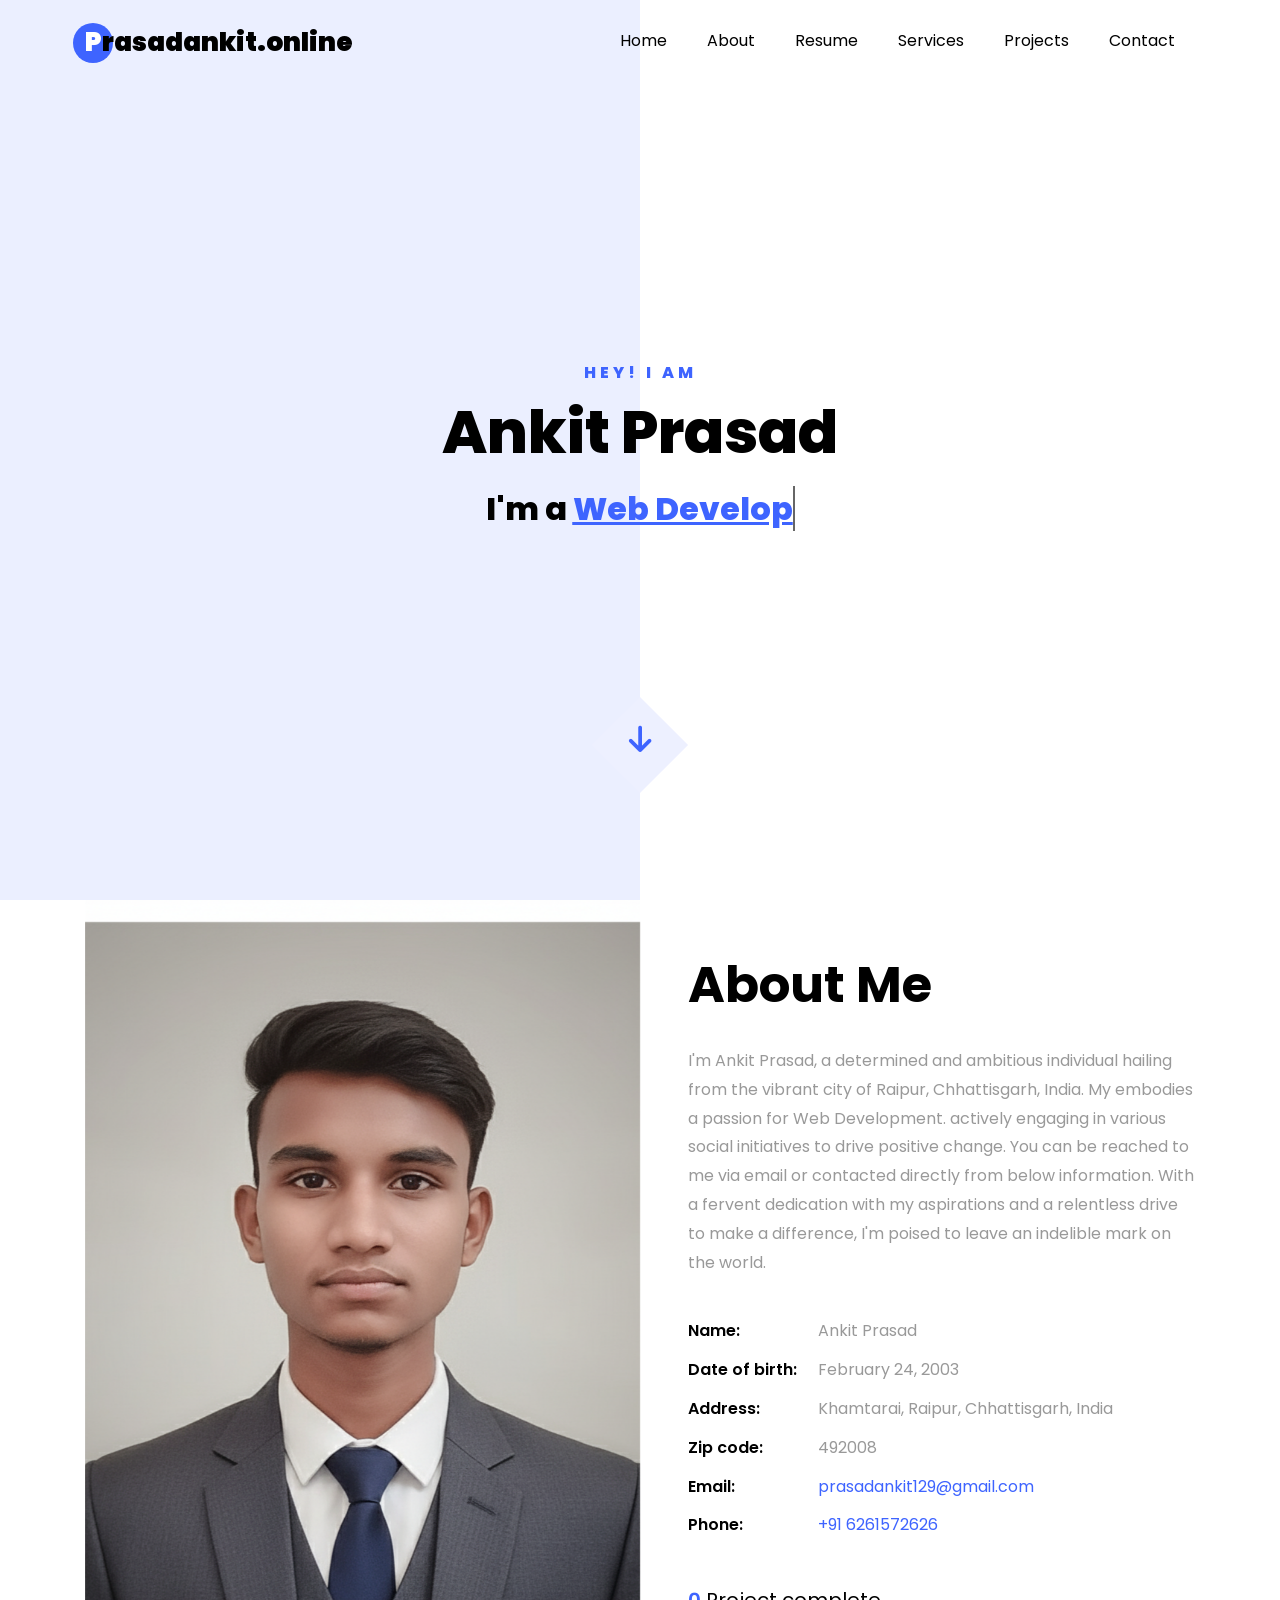
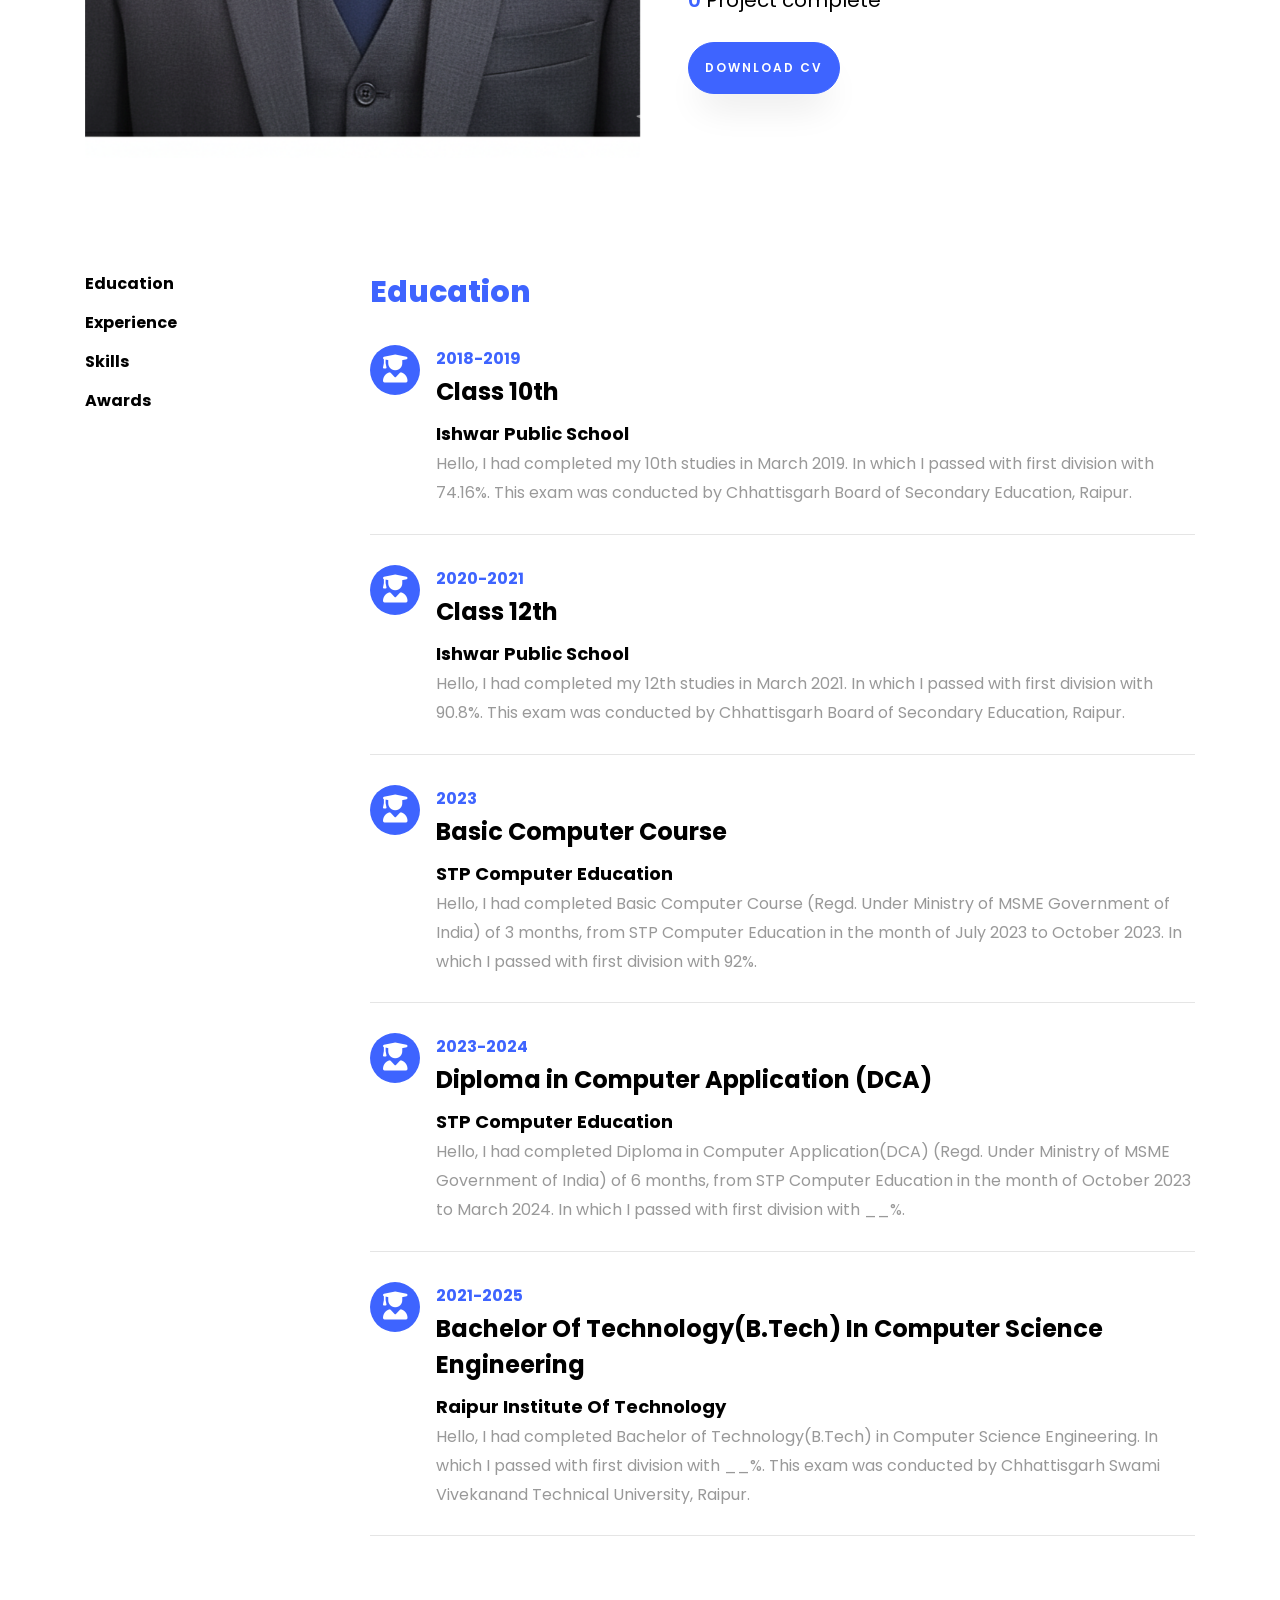
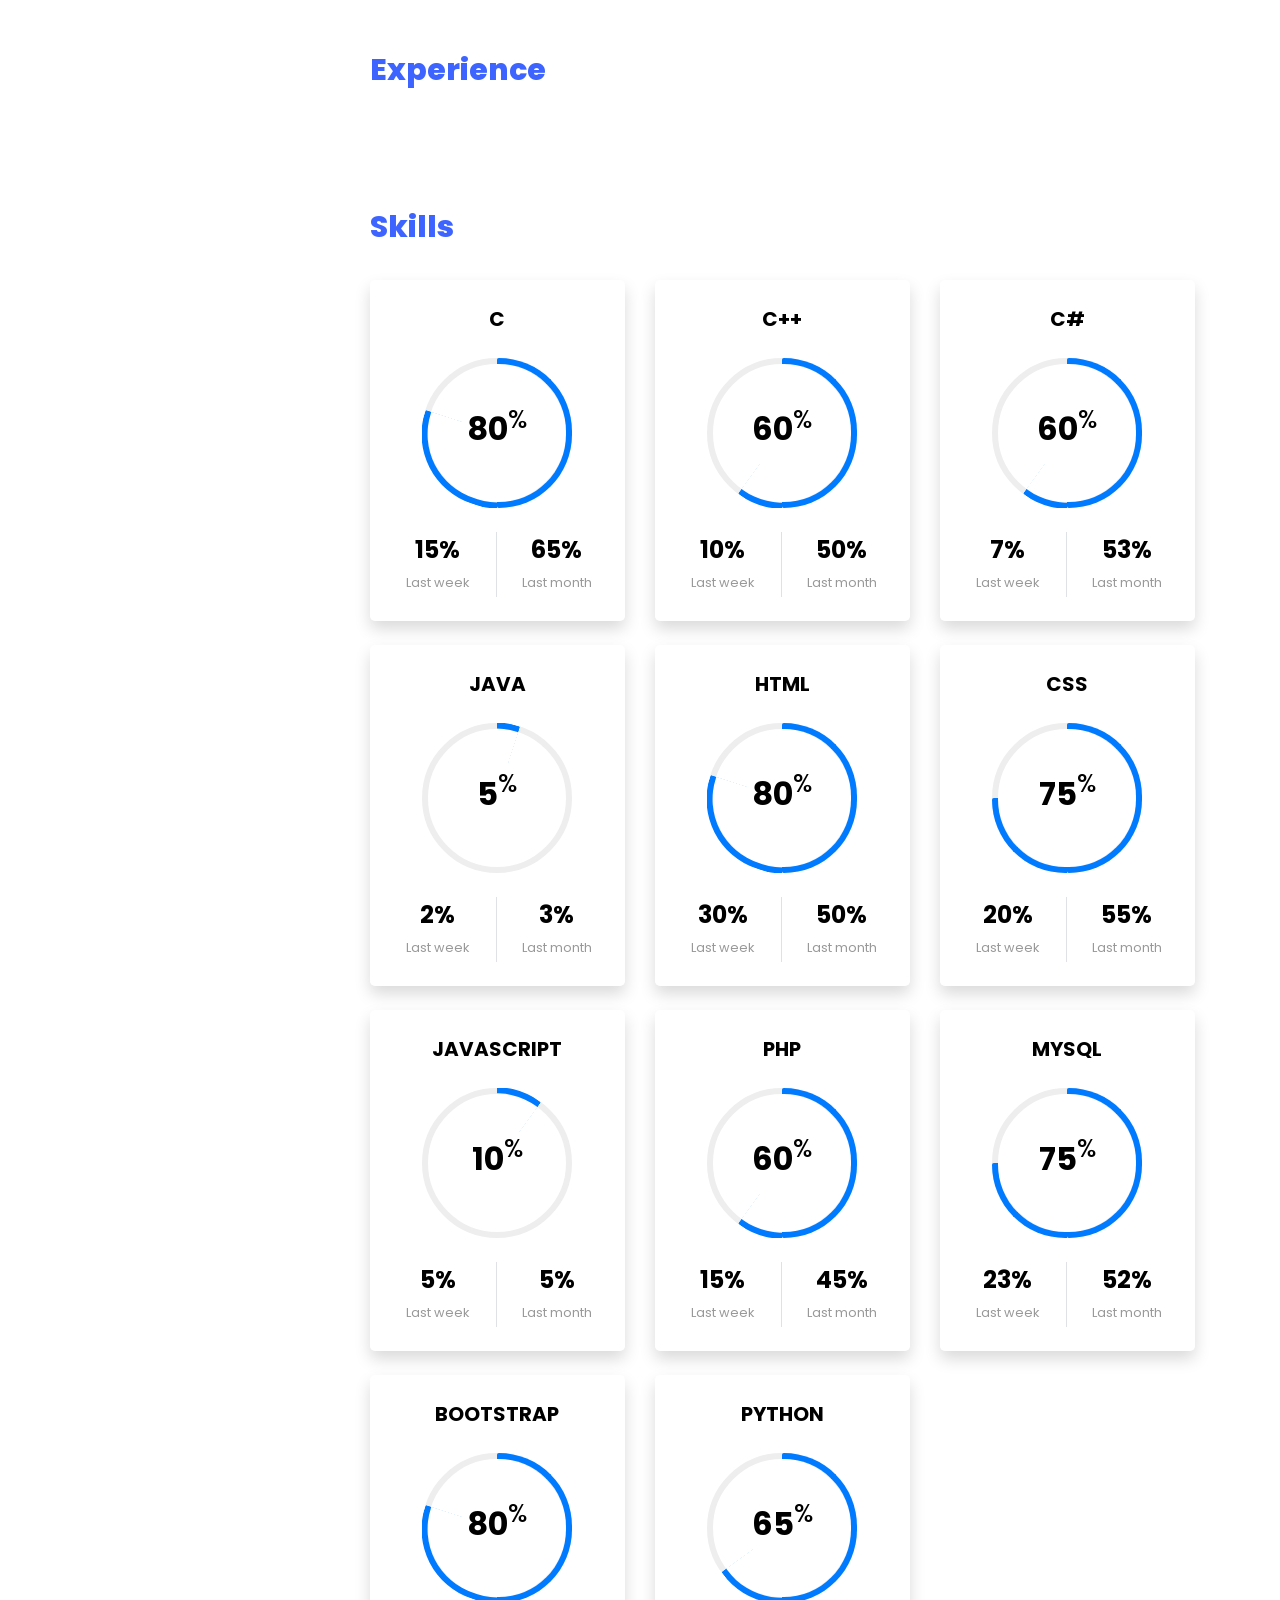
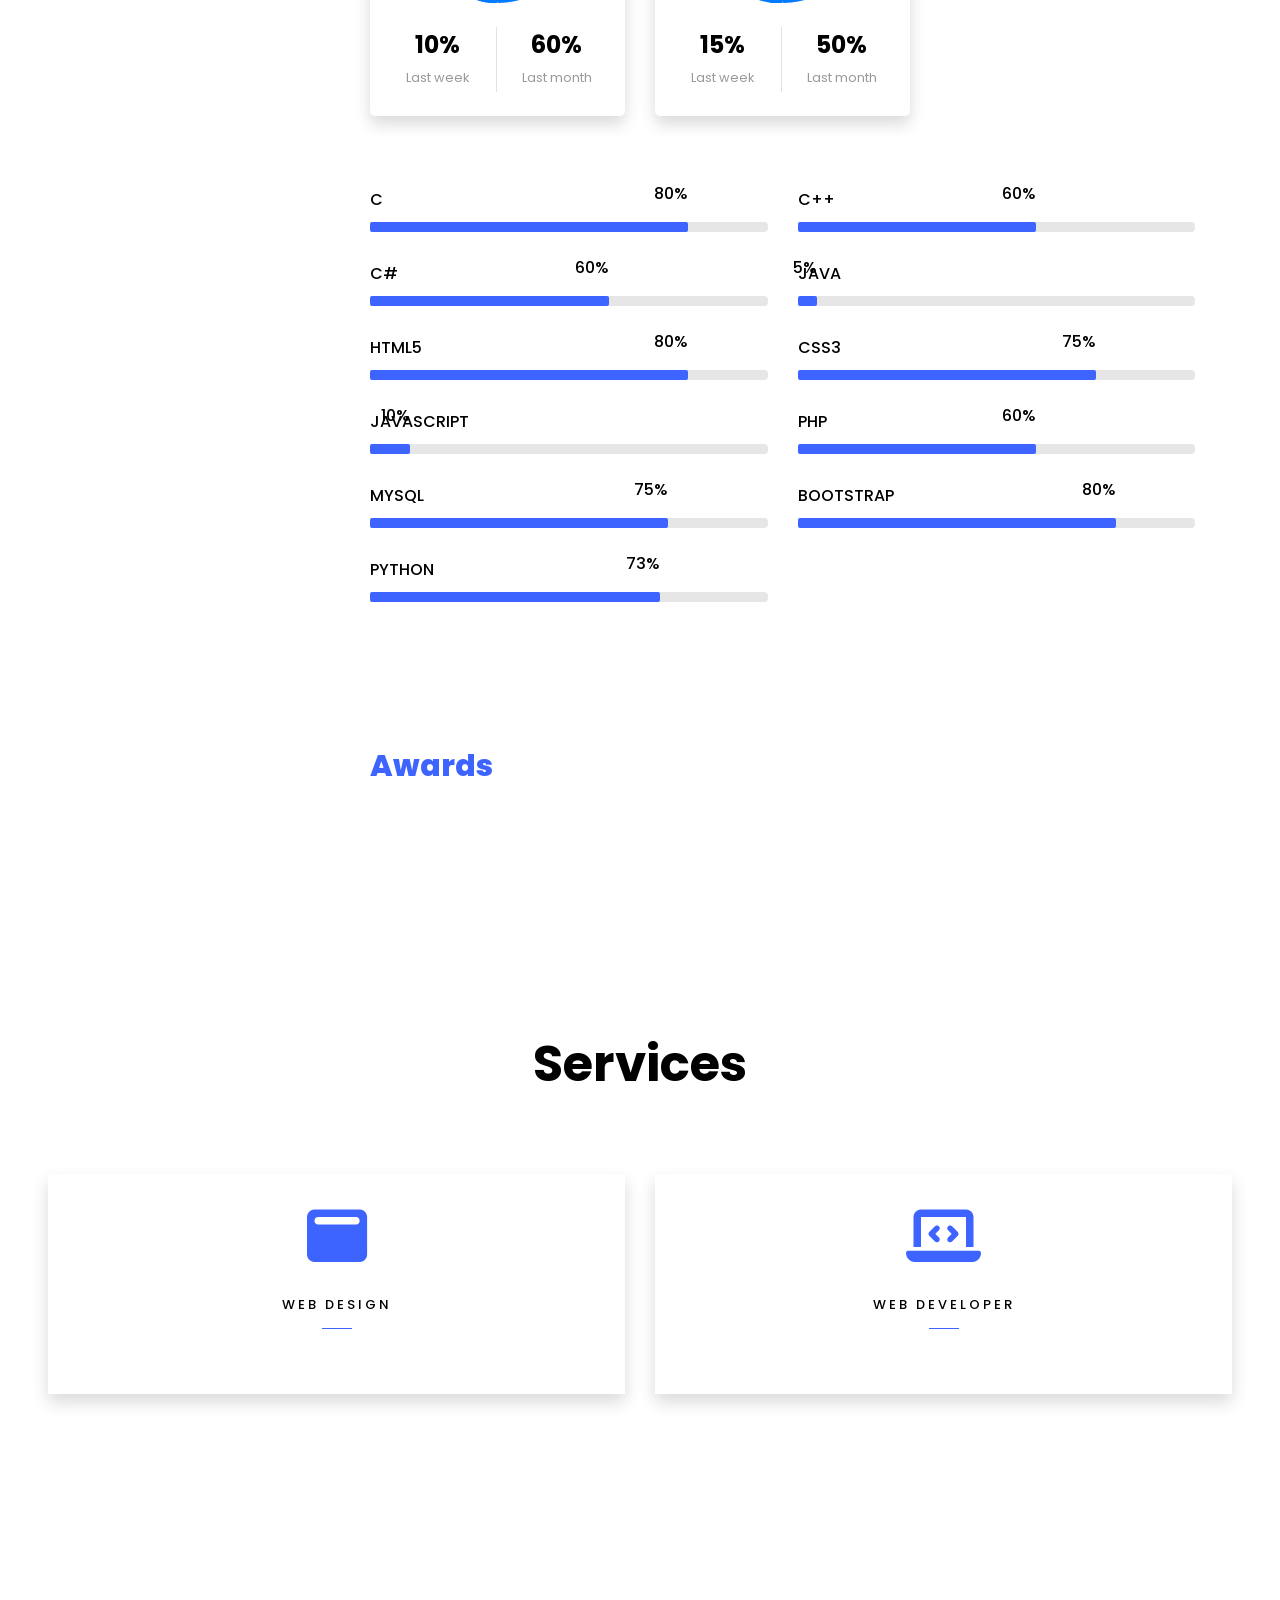
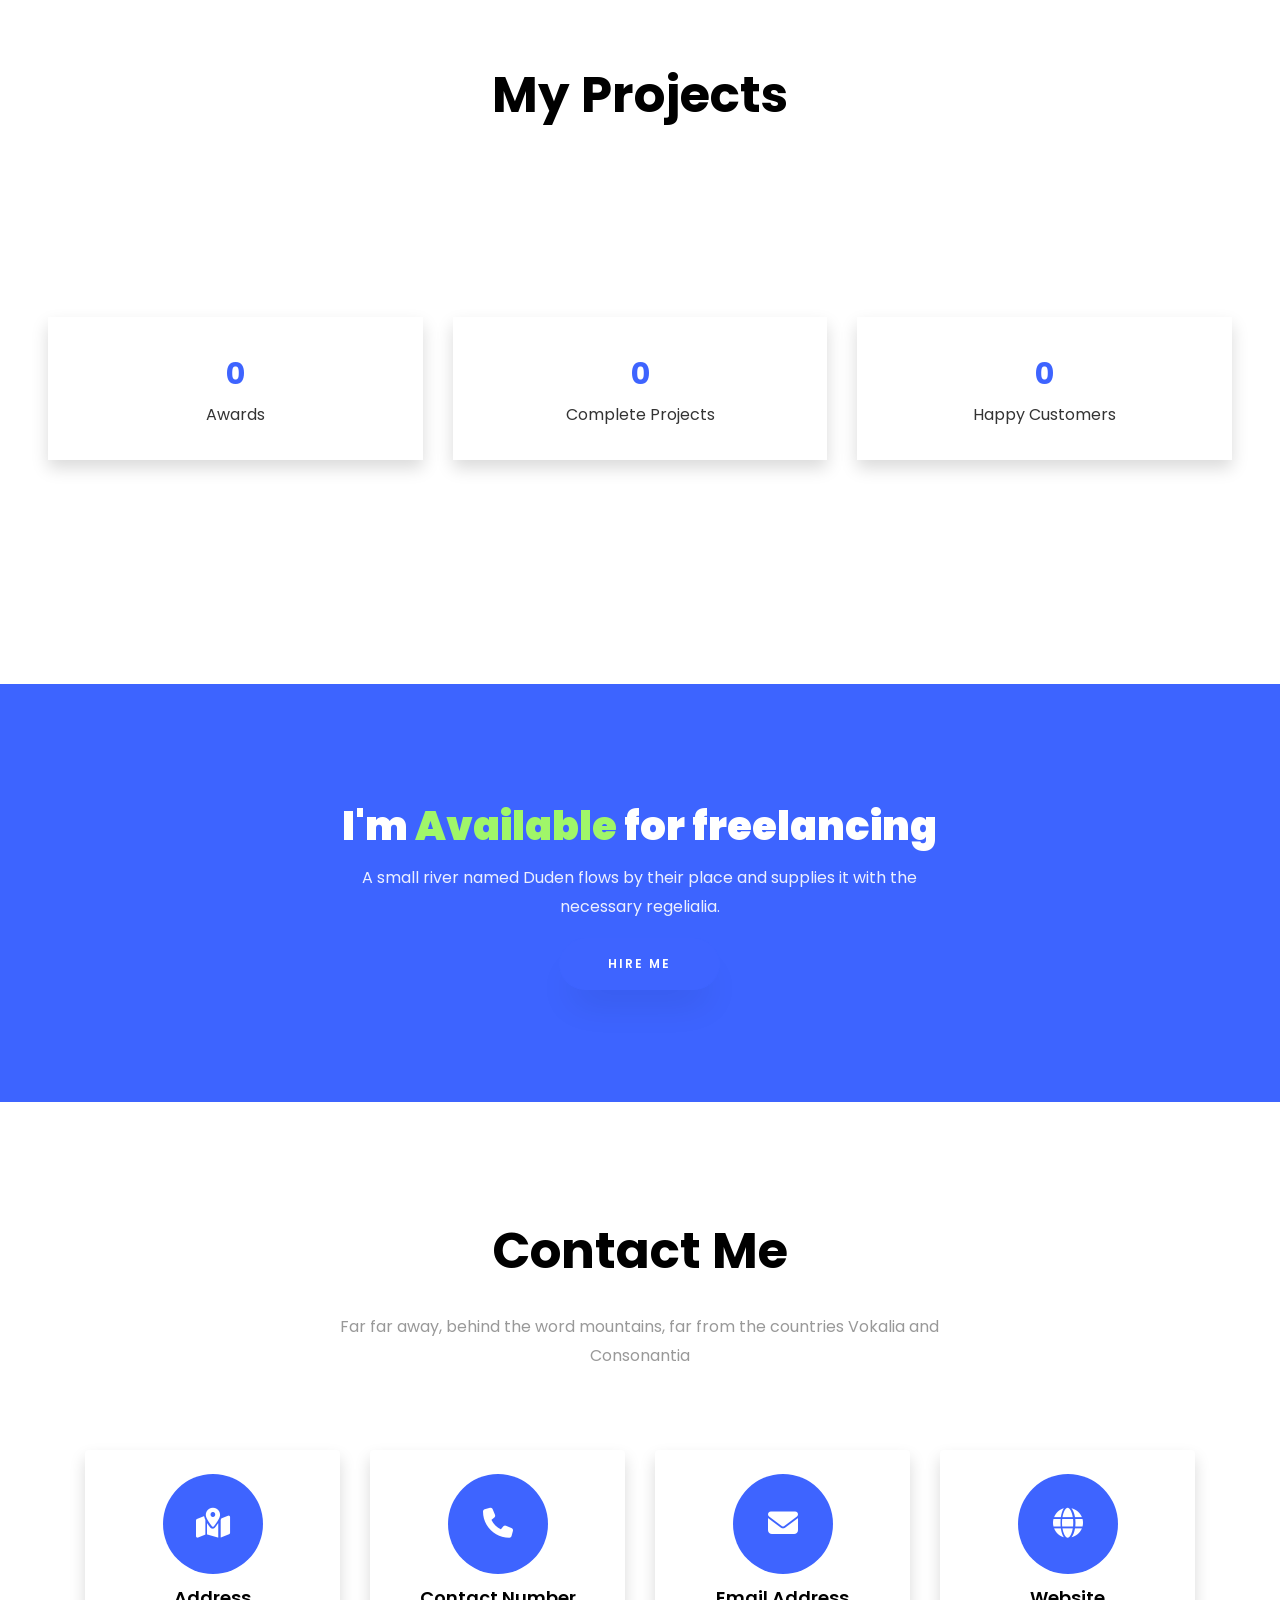
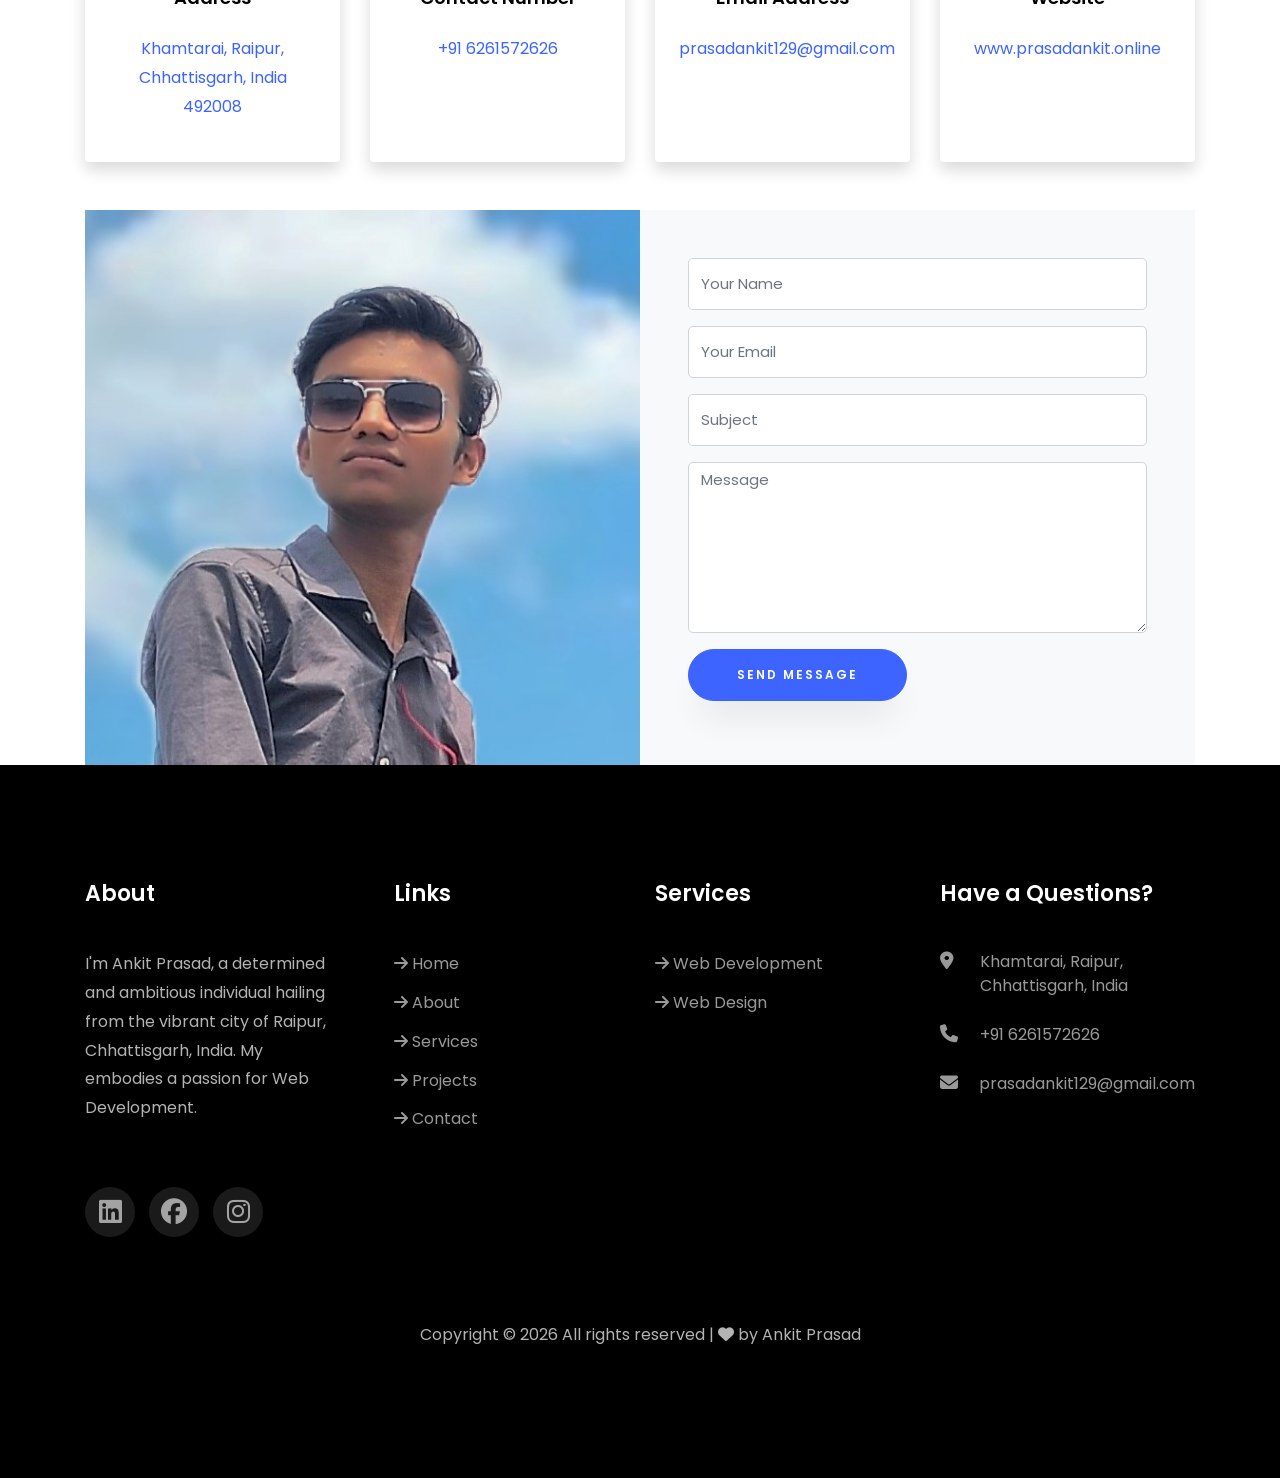
==== index.html @ d8d1d4d8 "Updated" ====
<!DOCTYPE html>
<html lang="en">

<head>
    <title>Ankit Prasad</title>
    <meta charset="utf-8">
    <meta name="viewport" content="width=device-width, initial-scale=1, shrink-to-fit=no">
    <link rel="stylesheet" href="https://cdnjs.cloudflare.com/ajax/libs/font-awesome/6.4.2/css/all.min.css" integrity="sha512-z3gLpd7yknf1YoNbCzqRKc4qyor8gaKU1qmn+CShxbuBusANI9QpRohGBreCFkKxLhei6S9CQXFEbbKuqLg0DA==" crossorigin="anonymous" referrerpolicy="no-referrer" />
    <link href="https://fonts.googleapis.com/css?family=Poppins:100,200,300,400,500,600,700,800,900" rel="stylesheet">
    <link rel="stylesheet" href="css/animate.css">
    <link rel="stylesheet" href="css/owl.carousel.min.css">
    <link rel="stylesheet" href="css/owl.theme.default.min.css">
    <link rel="stylesheet" href="css/magnific-popup.css">
    <link rel="stylesheet" href="css/aos.css">
    <link rel="stylesheet" href="css/style.css">
</head>

<body data-spy="scroll" data-target=".site-navbar-target" data-offset="300">
    <nav class="navbar navbar-expand-lg navbar-dark ftco_navbar ftco-navbar-light site-navbar-target" id="ftco-navbar">
        <div class="container">
            <a class="navbar-brand" href="index.html"><span>P</span>rasadankit.online</a>
            <button class="navbar-toggler js-fh5co-nav-toggle fh5co-nav-toggle" type="button" data-toggle="collapse" data-target="#ftco-nav" aria-controls="ftco-nav" aria-expanded="false" aria-label="Toggle navigation">
<span class="oi oi-menu"></span> Menu
</button>
            <div class="collapse navbar-collapse" id="ftco-nav">
                <ul class="navbar-nav nav ml-auto">
                    <li class="nav-item"><a href="#home-section" class="nav-link"><span>Home</span></a></li>
                    <li class="nav-item"><a href="#about-section" class="nav-link"><span>About</span></a></li>
                    <li class="nav-item"><a href="#resume-section" class="nav-link"><span>Resume</span></a></li>
                    <li class="nav-item"><a href="#services-section" class="nav-link"><span>Services</span></a></li>
                    <li class="nav-item"><a href="#projects-section" class="nav-link"><span>Projects</span></a></li>
                    <li class="nav-item"><a href="#contact-section" class="nav-link"><span>Contact</span></a></li>
                </ul>
            </div>
        </div>
    </nav>
    <section class="hero-wrap js-fullheight">
        <div class="overlay"></div>
        <div class="container">
            <div class="row no-gutters slider-text js-fullheight justify-content-center align-items-center">
                <div class="col-lg-8 col-md-6 ftco-animate d-flex align-items-center">
                    <div class="text text-center">
                        <span class="subheading">Hey! I am</span>
                        <h1>Ankit Prasad</h1>
                        <h2>I'm a 
                            <span class="txt-rotate" data-period="2000" data-rotate="[ &quot;Web Developer.&quot;, &quot;Web Designer.&quot; ]"></span>
                            <!-- <span class="txt-rotate" data-period="2000" data-rotate="[ &quot;Web Designer.&quot;, &quot;Developer.&quot;, &quot;Photographer.&quot;, &quot;Marketer.&quot;, &quot;Blogger&quot; ]"></span> -->
                        </h2>
                    </div>
                </div>
            </div>
        </div>
        </div>
        <div class="mouse">
            <a href="#" class="mouse-icon">
                <div class="mouse-wheel"><span><i class="fa-solid fa-arrow-down"></i></span></div>
            </a>
        </div>
    </section>
    <section class="ftco-about img ftco-section ftco-no-pt ftco-no-pb" id="about-section">
        <div class="container">
            <div class="row d-flex no-gutters">
                <div class="col-md-6 col-lg-6 d-flex">
                    <div class="img-about img d-flex align-items-stretch">
                        <div class="overlay"></div>
                        <div class="img d-flex align-self-stretch align-items-center" style="background-image:url(images/1.jpg);">
                        </div>
                    </div>
                </div>
                <div class="col-md-6 col-lg-6 pl-md-5 py-5">
                    <div class="row justify-content-start pb-3">
                        <div class="col-md-12 heading-section ftco-animate">
                            <h1 class="big">About</h1>
                            <h2 class="mb-4">About Me</h2>
                            <p> I'm Ankit Prasad, a determined and ambitious individual hailing from the vibrant city of Raipur, Chhattisgarh, India. My embodies a passion for Web Development.
                                actively engaging in various social initiatives to drive positive change. You can be reached to me via email or contacted directly from below information. With a fervent dedication with my aspirations and a relentless drive to make a difference, I'm poised to leave an indelible mark on the world.</p>
                            <ul class="about-info mt-4 px-md-0 px-2">
                                <li class="d-flex"><span>Name:</span> <span>Ankit Prasad</span></li>
                                <li class="d-flex"><span>Date of birth:</span> <span>February 24, 2003</span></li>
                                <li class="d-flex"><span>Address:</span> <span>Khamtarai, Raipur, Chhattisgarh, India</span></li>
                                <li class="d-flex"><span>Zip code:</span> <span>492008</span></li>
                                <li class="d-flex"><span>Email:</span> <span><a href="mailto:prasadankit129@gmail.com">prasadankit129@gmail.com</a></span></li>
                                <li class="d-flex"><span>Phone: </span> <span><a href="tel:+91 626152626">+91 6261572626</a></span></li>
                            </ul>
                        </div>
                    </div>
                    <div class="counter-wrap ftco-animate d-flex mt-md-3">
                        <div class="text">
                            <p class="mb-4">
                                <span class="number" data-number="0">0</span>
                                <span>Project complete</span>
                            </p>
                            <p><a href="CV/CV resume.pdf" target="_blank" class="btn btn-primary py-3 px-3">Download CV</a></p>
                        </div>
                    </div>
                </div>
            </div>
        </div>
    </section>
    <section class="ftco-section ftco-no-pb goto-here" id="resume-section">
        <div class="container">
            <div class="row">
                <div class="col-md-3">
                    <nav id="navi">
                        <ul>
                            <li><a href="#page-1">Education</a></li>
                            <li><a href="#page-2">Experience</a></li>
                            <li><a href="#page-3">Skills</a></li>
                            <li><a href="#page-4">Awards</a></li>
                        </ul>
                    </nav>
                </div>
                <div class="col-md-9">
                    <div id="page-1" class="page one">
                        <h2 class="heading">Education</h2>
                        <div class="resume-wrap d-flex ftco-animate">
                            <div class="icon d-flex align-items-center justify-content-center">
                                <span><i class="fa-solid fa-user-graduate"></i></span>
                            </div>
                            <div class="text pl-3">
                                <span class="date">2018-2019</span>
                                <h2>Class 10th</h2>
                                <span class="position">Ishwar Public School</span>
                                <p>Hello, I had completed my 10th studies in March 2019. In which I passed with first division with 74.16%. This exam was conducted by Chhattisgarh Board of Secondary Education, Raipur.</p>
                            </div>
                        </div>
                        <div class="resume-wrap d-flex ftco-animate">
                            <div class="icon d-flex align-items-center justify-content-center">
                                <span><i class="fa-solid fa-user-graduate"></i></span>
                            </div>
                            <div class="text pl-3">
                                <span class="date">2020-2021</span>
                                <h2>Class 12th</h2>
                                <span class="position">Ishwar Public School</span>
                                <p>Hello, I had completed my 12th studies in March 2021. In which I passed with first division with 90.8%. This exam was conducted by Chhattisgarh Board of Secondary Education, Raipur.</p>
                            </div>
                        </div>
                        <div class="resume-wrap d-flex ftco-animate">
                            <div class="icon d-flex align-items-center justify-content-center">
                                <span><i class="fa-solid fa-user-graduate"></i></span>
                            </div>
                            <div class="text pl-3">
                                <span class="date">2023</span>
                                <h2>Basic Computer Course</h2>
                                <span class="position">STP Computer Education</span>
                                <p>Hello, I had completed Basic Computer Course (Regd. Under Ministry of MSME Government of India) of 3 months, from STP Computer Education in the month of July 2023 to October 2023. In which I passed with first division with 92%.</p>
                            </div>
                        </div>
                        <div class="resume-wrap d-flex ftco-animate">
                            <div class="icon d-flex align-items-center justify-content-center">
                                <span><i class="fa-solid fa-user-graduate"></i></span>
                            </div>
                            <div class="text pl-3">
                                <span class="date">2023-2024</span>
                                <h2>Diploma in Computer Application (DCA)</h2>
                                <span class="position">STP Computer Education</span>
                                <p>Hello, I had completed Diploma in Computer Application(DCA) (Regd. Under Ministry of MSME Government of India) of 6 months, from STP Computer Education in the month of October 2023 to March 2024. In which I passed with first division with __%.</p>
                            </div>
                        </div>
                        <div class="resume-wrap d-flex ftco-animate">
                            <div class="icon d-flex align-items-center justify-content-center">
                                <span><i class="fa-solid fa-user-graduate"></i></span>
                            </div>
                            <div class="text pl-3">
                                <span class="date">2021-2025</span>
                                <h2>Bachelor Of Technology(B.Tech) In Computer Science Engineering</h2>
                                <span class="position">Raipur Institute Of Technology</span>
                                <p>Hello, I had completed Bachelor of Technology(B.Tech) in Computer Science Engineering. In which I passed with first division with __%. This exam was conducted by Chhattisgarh Swami Vivekanand Technical University, Raipur.</p>
                            </div>
                        </div>
                    </div>
                    <div id="page-2" class="page two">
                        <h2 class="heading">Experience</h2>
                        <!-- <div class="resume-wrap d-flex ftco-animate">
                            <div class="icon d-flex align-items-center justify-content-center">
                                <span><i class="fa-solid fa-user-graduate"></i></span>
                            </div>
                            <div class="text pl-3">
                                <span class="date">2025-____</span>
                                <h2>Software Developer</h2>
                                <span class="position">Cambridge University</span>
                                <p>A small river named Duden flows by their place and supplies it with the necessary regelialia. It is a paradisematic country, in which roasted parts of sentences fly into your mouth.</p>
                            </div>
                        </div> -->
                    </div>
                    <div id="page-3" class="page three">
                        <h2 class="heading">Skills</h2>
                        <div class="row progress-circle mb-5">
                            <div class="col-lg-4 mb-4">
                                <div class="bg-white rounded-lg shadow p-4">
                                    <h2 class="h5 font-weight-bold text-center mb-4">C</h2>

                                    <div class="progress mx-auto" data-value="80">
                                        <span class="progress-left">
                                            <span class="progress-bar border-primary"></span>
                                        </span>
                                        <span class="progress-right">
                                            <span class="progress-bar border-primary"></span>
                                        </span>
                                        <div class="progress-value w-100 h-100 rounded-circle d-flex align-items-center justify-content-center">
                                            <div class="h2 font-weight-bold">80<sup class="small">%</sup></div>
                                        </div>
                                    </div>


                                    <div class="row text-center mt-4">
                                        <div class="col-6 border-right">
                                            <div class="h4 font-weight-bold mb-0">15%</div><span class="small text-gray">Last week</span>
                                        </div>
                                        <div class="col-6">
                                            <div class="h4 font-weight-bold mb-0">65%</div><span class="small text-gray">Last month</span>
                                        </div>
                                    </div>

                                </div>
                            </div>

                            <div class="col-lg-4 mb-4">
                                <div class="bg-white rounded-lg shadow p-4">
                                    <h2 class="h5 font-weight-bold text-center mb-4">C++</h2>

                                    <div class="progress mx-auto" data-value="60">
                                        <span class="progress-left">
                                            <span class="progress-bar border-primary"></span>
                                        </span>
                                        <span class="progress-right">
                                            <span class="progress-bar border-primary"></span>
                                        </span>
                                        <div class="progress-value w-100 h-100 rounded-circle d-flex align-items-center justify-content-center">
                                            <div class="h2 font-weight-bold">60<sup class="small">%</sup></div>
                                        </div>
                                    </div>


                                    <div class="row text-center mt-4">
                                        <div class="col-6 border-right">
                                            <div class="h4 font-weight-bold mb-0">10%</div><span class="small text-gray">Last week</span>
                                        </div>
                                        <div class="col-6">
                                            <div class="h4 font-weight-bold mb-0">50%</div><span class="small text-gray">Last month</span>
                                        </div>
                                    </div>

                                </div>
                            </div>

                            <div class="col-lg-4 mb-4">
                                <div class="bg-white rounded-lg shadow p-4">
                                    <h2 class="h5 font-weight-bold text-center mb-4">C#</h2>

                                    <div class="progress mx-auto" data-value="60">
                                        <span class="progress-left">
                                            <span class="progress-bar border-primary"></span>
                                        </span>
                                        <span class="progress-right">
                                            <span class="progress-bar border-primary"></span>
                                        </span>
                                        <div class="progress-value w-100 h-100 rounded-circle d-flex align-items-center justify-content-center">
                                            <div class="h2 font-weight-bold">60<sup class="small">%</sup></div>
                                        </div>
                                    </div>


                                    <div class="row text-center mt-4">
                                        <div class="col-6 border-right">
                                            <div class="h4 font-weight-bold mb-0">7%</div><span class="small text-gray">Last week</span>
                                        </div>
                                        <div class="col-6">
                                            <div class="h4 font-weight-bold mb-0">53%</div><span class="small text-gray">Last month</span>
                                        </div>
                                    </div>

                                </div>
                            </div>
                            
                            <div class="col-lg-4 mb-4">
                                <div class="bg-white rounded-lg shadow p-4">
                                    <h2 class="h5 font-weight-bold text-center mb-4">JAVA</h2>

                                    <div class="progress mx-auto" data-value="5">
                                        <span class="progress-left">
                                            <span class="progress-bar border-primary"></span>
                                        </span>
                                        <span class="progress-right">
                                            <span class="progress-bar border-primary"></span>
                                        </span>
                                        <div class="progress-value w-100 h-100 rounded-circle d-flex align-items-center justify-content-center">
                                            <div class="h2 font-weight-bold">5<sup class="small">%</sup></div>
                                        </div>
                                    </div>


                                    <div class="row text-center mt-4">
                                        <div class="col-6 border-right">
                                            <div class="h4 font-weight-bold mb-0">2%</div><span class="small text-gray">Last week</span>
                                        </div>
                                        <div class="col-6">
                                            <div class="h4 font-weight-bold mb-0">3%</div><span class="small text-gray">Last month</span>
                                        </div>
                                    </div>

                                </div>
                            </div>
                            
                            <div class="col-lg-4 mb-4">
                                <div class="bg-white rounded-lg shadow p-4">
                                    <h2 class="h5 font-weight-bold text-center mb-4">HTML</h2>
                                    
                                    <div class="progress mx-auto" data-value="80">
                                        <span class="progress-left">
                                            <span class="progress-bar border-primary"></span>
                                        </span>
                                        <span class="progress-right">
                                            <span class="progress-bar border-primary"></span>
                                        </span>
                                        <div class="progress-value w-100 h-100 rounded-circle d-flex align-items-center justify-content-center">
                                            <div class="h2 font-weight-bold">80<sup class="small">%</sup></div>
                                        </div>
                                    </div>
                                    

                                    <div class="row text-center mt-4">
                                        <div class="col-6 border-right">
                                            <div class="h4 font-weight-bold mb-0">30%</div><span class="small text-gray">Last week</span>
                                        </div>
                                        <div class="col-6">
                                            <div class="h4 font-weight-bold mb-0">50%</div><span class="small text-gray">Last month</span>
                                        </div>
                                    </div>
                                    
                                </div>
                            </div>
                            
                            <div class="col-lg-4 mb-4">
                                <div class="bg-white rounded-lg shadow p-4">
                                    <h2 class="h5 font-weight-bold text-center mb-4">CSS</h2>
                                    
                                    <div class="progress mx-auto" data-value="75">
                                        <span class="progress-left">
                                            <span class="progress-bar border-primary"></span>
                                        </span>
                                        <span class="progress-right">
                                            <span class="progress-bar border-primary"></span>
                                        </span>
                                        <div class="progress-value w-100 h-100 rounded-circle d-flex align-items-center justify-content-center">
                                            <div class="h2 font-weight-bold">75<sup class="small">%</sup></div>
                                        </div>
                                    </div>

                                    
                                    <div class="row text-center mt-4">
                                        <div class="col-6 border-right">
                                            <div class="h4 font-weight-bold mb-0">20%</div><span class="small text-gray">Last week</span>
                                        </div>
                                        <div class="col-6">
                                            <div class="h4 font-weight-bold mb-0">55%</div><span class="small text-gray">Last month</span>
                                        </div>
                                    </div>
                                    
                                </div>
                            </div>

                            <div class="col-lg-4 mb-4">
                                <div class="bg-white rounded-lg shadow p-4">
                                    <h2 class="h5 font-weight-bold text-center mb-4">JAVASCRIPT</h2>
                                    
                                    <div class="progress mx-auto" data-value="10">
                                        <span class="progress-left">
                                            <span class="progress-bar border-primary"></span>
                                        </span>
                                        <span class="progress-right">
                                            <span class="progress-bar border-primary"></span>
                                        </span>
                                        <div class="progress-value w-100 h-100 rounded-circle d-flex align-items-center justify-content-center">
                                            <div class="h2 font-weight-bold">10<sup class="small">%</sup></div>
                                        </div>
                                    </div>

                                    
                                    <div class="row text-center mt-4">
                                        <div class="col-6 border-right">
                                            <div class="h4 font-weight-bold mb-0">5%</div><span class="small text-gray">Last week</span>
                                        </div>
                                        <div class="col-6">
                                            <div class="h4 font-weight-bold mb-0">5%</div><span class="small text-gray">Last month</span>
                                        </div>
                                    </div>
                                    
                                </div>
                            </div>

                            <div class="col-lg-4 mb-4">
                                <div class="bg-white rounded-lg shadow p-4">
                                    <h2 class="h5 font-weight-bold text-center mb-4">PHP</h2>
                                    <div class="progress mx-auto" data-value="60">
                                        <span class="progress-left">
                                            <span class="progress-bar border-primary"></span>
                                        </span>
                                        <span class="progress-right">
                                            <span class="progress-bar border-primary"></span>
                                        </span>
                                        <div class="progress-value w-100 h-100 rounded-circle d-flex align-items-center justify-content-center">
                                            <div class="h2 font-weight-bold">60<sup class="small">%</sup></div>
                                        </div>
                                    </div>


                                    <div class="row text-center mt-4">
                                        <div class="col-6 border-right">
                                            <div class="h4 font-weight-bold mb-0">15%</div><span class="small text-gray">Last week</span>
                                        </div>
                                        <div class="col-6">
                                            <div class="h4 font-weight-bold mb-0">45%</div><span class="small text-gray">Last month</span>
                                        </div>
                                    </div>

                                </div>
                            </div>

                            <div class="col-lg-4 mb-4">
                                <div class="bg-white rounded-lg shadow p-4">
                                    <h2 class="h5 font-weight-bold text-center mb-4">MYSQL</h2>

                                    <div class="progress mx-auto" data-value="75">
                                        <span class="progress-left">
                                            <span class="progress-bar border-primary"></span>
                                        </span>
                                        <span class="progress-right">
                                            <span class="progress-bar border-primary"></span>
                                        </span>
                                        <div class="progress-value w-100 h-100 rounded-circle d-flex align-items-center justify-content-center">
                                            <div class="h2 font-weight-bold">75<sup class="small">%</sup></div>
                                        </div>
                                    </div>


                                    <div class="row text-center mt-4">
                                        <div class="col-6 border-right">
                                            <div class="h4 font-weight-bold mb-0">23%</div><span class="small text-gray">Last week</span>
                                        </div>
                                        <div class="col-6">
                                            <div class="h4 font-weight-bold mb-0">52%</div><span class="small text-gray">Last month</span>
                                        </div>
                                    </div>

                                </div>
                            </div>
                            
                            <div class="col-lg-4 mb-4">
                                <div class="bg-white rounded-lg shadow p-4">
                                    <h2 class="h5 font-weight-bold text-center mb-4">BOOTSTRAP</h2>

                                    <div class="progress mx-auto" data-value="80">
                                        <span class="progress-left">
                                            <span class="progress-bar border-primary"></span>
                                        </span>
                                        <span class="progress-right">
                                            <span class="progress-bar border-primary"></span>
                                        </span>
                                        <div class="progress-value w-100 h-100 rounded-circle d-flex align-items-center justify-content-center">
                                            <div class="h2 font-weight-bold">80<sup class="small">%</sup></div>
                                        </div>
                                    </div>


                                    <div class="row text-center mt-4">
                                        <div class="col-6 border-right">
                                            <div class="h4 font-weight-bold mb-0">10%</div><span class="small text-gray">Last week</span>
                                        </div>
                                        <div class="col-6">
                                            <div class="h4 font-weight-bold mb-0">60%</div><span class="small text-gray">Last month</span>
                                        </div>
                                    </div>

                                </div>
                            </div>

                            <div class="col-lg-4 mb-4">
                                <div class="bg-white rounded-lg shadow p-4">
                                    <h2 class="h5 font-weight-bold text-center mb-4">PYTHON</h2>

                                    <div class="progress mx-auto" data-value="65">
                                        <span class="progress-left">
                                            <span class="progress-bar border-primary"></span>
                                        </span>
                                        <span class="progress-right">
                                            <span class="progress-bar border-primary"></span>
                                        </span>
                                        <div class="progress-value w-100 h-100 rounded-circle d-flex align-items-center justify-content-center">
                                            <div class="h2 font-weight-bold">65<sup class="small">%</sup></div>
                                        </div>
                                    </div>


                                    <div class="row text-center mt-4">
                                        <div class="col-6 border-right">
                                            <div class="h4 font-weight-bold mb-0">15%</div><span class="small text-gray">Last week</span>
                                        </div>
                                        <div class="col-6">
                                            <div class="h4 font-weight-bold mb-0">50%</div><span class="small text-gray">Last month</span>
                                        </div>
                                    </div>

                                </div>
                            </div>

                        </div>

                        <div class="row">
                            <div class="col-md-6 animate-box">
                                <div class="progress-wrap ftco-animate">
                                    <h3>C</h3>
                                    <div class="progress">
                                        <div class="progress-bar color-1" role="progressbar" aria-valuenow="80" aria-valuemin="0" aria-valuemax="100" style="width:80%">
                                            <span>80%</span>
                                        </div>
                                    </div>
                                </div>
                            </div>
                            <div class="col-md-6 animate-box">
                                <div class="progress-wrap ftco-animate">
                                    <h3>C++</h3>
                                    <div class="progress">
                                        <div class="progress-bar color-2" role="progressbar" aria-valuenow="60" aria-valuemin="0" aria-valuemax="100" style="width:60%">
                                            <span>60%</span>
                                        </div>
                                    </div>
                                </div>
                            </div>
                            <div class="col-md-6 animate-box">
                                <div class="progress-wrap ftco-animate">
                                    <h3>C#</h3>
                                    <div class="progress">
                                        <div class="progress-bar color-6" role="progressbar" aria-valuenow="60" aria-valuemin="0" aria-valuemax="100" style="width:60%">
                                            <span>60%</span>
                                        </div>
                                    </div>
                                </div>
                            </div>
                            <div class="col-md-6 animate-box">
                                <div class="progress-wrap ftco-animate">
                                    <h3>JAVA</h3>
                                    <div class="progress">
                                        <div class="progress-bar color-6" role="progressbar" aria-valuenow="5" aria-valuemin="0" aria-valuemax="100" style="width:5%">
                                            <span>5%</span>
                                        </div>
                                    </div>
                                </div>
                            </div>
                            <div class="col-md-6 animate-box">
                                <div class="progress-wrap ftco-animate">
                                    <h3>HTML5</h3>
                                    <div class="progress">
                                        <div class="progress-bar color-5" role="progressbar" aria-valuenow="80" aria-valuemin="0" aria-valuemax="100" style="width:80%">
                                            <span>80%</span>
                                        </div>
                                    </div>
                                </div>
                            </div>
                            <div class="col-md-6 animate-box">
                                <div class="progress-wrap ftco-animate">
                                    <h3>CSS3</h3>
                                    <div class="progress">
                                        <div class="progress-bar color-6" role="progressbar" aria-valuenow="75" aria-valuemin="0" aria-valuemax="100" style="width:75%">
                                            <span>75%</span>
                                        </div>
                                    </div>
                                </div>
                            </div>
                            <div class="col-md-6 animate-box">
                                <div class="progress-wrap ftco-animate">
                                    <h3>JAVASCRIPT</h3>
                                    <div class="progress">
                                        <div class="progress-bar color-6" role="progressbar" aria-valuenow="10" aria-valuemin="0" aria-valuemax="100" style="width:10%">
                                            <span>10%</span>
                                        </div>
                                    </div>
                                </div>
                            </div>
                            <div class="col-md-6 animate-box">
                                <div class="progress-wrap ftco-animate">
                                    <h3>PHP</h3>
                                    <div class="progress">
                                        <div class="progress-bar color-3" role="progressbar" aria-valuenow="60" aria-valuemin="0" aria-valuemax="100" style="width:60%">
                                            <span>60%</span>
                                        </div>
                                    </div>
                                </div>
                            </div>
                            <div class="col-md-6 animate-box">
                                <div class="progress-wrap ftco-animate">
                                    <h3>MYSQL</h3>
                                    <div class="progress">
                                        <div class="progress-bar color-4" role="progressbar" aria-valuenow="75" aria-valuemin="0" aria-valuemax="100" style="width:75%">
                                            <span>75%</span>
                                        </div>
                                    </div>
                                </div>
                            </div>
                            <div class="col-md-6 animate-box">
                                <div class="progress-wrap ftco-animate">
                                    <h3>BOOTSTRAP</h3>
                                    <div class="progress">
                                        <div class="progress-bar color-6" role="progressbar" aria-valuenow="80" aria-valuemin="0" aria-valuemax="100" style="width:80%">
                                            <span>80%</span>
                                        </div>
                                    </div>
                                </div>
                            </div>
                            <div class="col-md-6 animate-box">
                                <div class="progress-wrap ftco-animate">
                                    <h3>PYTHON</h3>
                                    <div class="progress">
                                        <div class="progress-bar color-6" role="progressbar" aria-valuenow="73" aria-valuemin="0" aria-valuemax="100" style="width:73%">
                                            <span>73%</span>
                                        </div>
                                    </div>
                                </div>
                            </div>
                        </div>
                    </div>
                    <div id="page-4" class="page four">
                        <h2 class="heading">Awards</h2>
                        <!-- <div class="resume-wrap d-flex ftco-animate">
                            <div class="icon d-flex align-items-center justify-content-center">
                                <span><i class="fa-solid fa-user-graduate"></i></span>
                            </div>
                            <div class="text pl-3">
                                <span class="date">2014-2015</span>
                                <h2>Top 10 Web Developer</h2>
                                <span class="position">Cambridge University</span>
                                <p>A small river named Duden flows by their place and supplies it with the necessary regelialia. It is a paradisematic country, in which roasted parts of sentences fly into your mouth.</p>
                            </div>
                        </div> -->
                    </div>
                </div>
            </div>
        </div>
    </section>
    <section class="ftco-section" id="services-section">
        <div class="container-fluid px-md-5">
            <div class="row justify-content-center py-5 mt-5">
                <div class="col-md-12 heading-section text-center ftco-animate">
                    <h1 class="big big-2">Services</h1>
                    <h2 class="mb-4">Services</h2>
                    <!-- <p>Far far away, behind the word mountains, far from the countries Vokalia and Consonantia</p> -->
                </div>
            </div>
            <div class="row">
                <div class="col-md-6 text-center d-flex ftco-animate">
                    <a href="#" class="services-1 shadow">
                        <span class="icon">
                            <i class="fa-solid fa-window-maximize"></i>
                        </span>
                        <div class="desc">
                        <h3 class="mb-5">Web Design</h3>
                        <!-- <p>A small river named Duden flows by their place and supplies it with the necessary regelialia.</p> -->
                        </div>
                        </a>
                </div>
                <div class="col-md-6 text-center d-flex ftco-animate">
                    <a href="#" class="services-1 shadow">
                        <span class="icon">
                            <i class="fa-solid fa-laptop-code"></i>
                        </span>
                        <div class="desc">
                        <h3 class="mb-5">Web Developer</h3>
                        <!-- <p>A small river named Duden flows by their place and supplies it with the necessary regelialia.</p> -->
                        </div>
                        </a>
                </div>
            </div>
        </div>
    </section>
    <section class="ftco-section ftco-project" id="projects-section">
        <div class="container-fluid px-md-0">
            <div class="row no-gutters justify-content-center pb-5">
                <div class="col-md-12 heading-section text-center ftco-animate">
                    <h1 class="big big-2">Projects</h1>
                    <h2 class="mb-4">My Projects</h2>
                    <!-- <p>Far far away, behind the word mountains, far from the countries Vokalia and Consonantia</p> -->
                </div>
            </div>
            <div class="row no-gutters">
                <!-- <div class="col-md-4">
                    <div class="project img ftco-animate d-flex justify-content-center align-items-center" style="background-image: url(images/work-1.jpg);">
                        <div class="overlay"></div>
                        <div class="text text-center p-4">
                            <h3><a href="#">Branding &amp; Illustration Design</a></h3>
                            <span>Web Design</span>
                        </div>
                    </div>
                </div> -->
            </div>
        </div>
    </section>
    <section class="ftco-section ftco-no-pt ftco-no-pb ftco-counter img" id="section-counter">
        <div class="container-fluid px-md-5">
            <div class="row d-md-flex align-items-center">
                <div class="col-md d-flex justify-content-center counter-wrap ftco-animate">
                    <div class="block-18 shadow">
                        <div class="text">
                            <strong class="number" data-number="0">0</strong>
                            <span>Awards</span>
                        </div>
                    </div>
                </div>
                <div class="col-md d-flex justify-content-center counter-wrap ftco-animate">
                    <div class="block-18 shadow">
                        <div class="text">
                            <strong class="number" data-number="0">0</strong>
                            <span>Complete Projects</span>
                        </div>
                    </div>
                </div>
                <div class="col-md d-flex justify-content-center counter-wrap ftco-animate">
                    <div class="block-18 shadow">
                        <div class="text">
                            <strong class="number" data-number="0">0</strong>
                            <span>Happy Customers</span>
                        </div>
                    </div>
                </div>
            </div>
        </div>
    </section>
    <section class="ftco-section" id="blog-section">
    </section>
    <section class="ftco-section ftco-hireme img" style="background-image: url(images/bg_1.jpg)">
        <div class="overlay"></div>
        <div class="container">
            <div class="row justify-content-center">
                <div class="col-md-7 ftco-animate text-center">
                    <h2>I'm <span>Available</span> for freelancing</h2>
                    <p>A small river named Duden flows by their place and supplies it with the necessary regelialia.</p>
                    <p class="mb-0"><a href="mailto:prasadankit129@gmail.com" class="btn btn-primary py-3 px-5">Hire me</a></p>
                </div>
            </div>
        </div>
    </section>
    <section class="ftco-section contact-section ftco-no-pb" id="contact-section">
        <div class="container">
            <div class="row justify-content-center mb-5 pb-3">
                <div class="col-md-7 heading-section text-center ftco-animate">
                    <h1 class="big big-2">Contact</h1>
                    <h2 class="mb-4">Contact Me</h2>
                    <p>Far far away, behind the word mountains, far from the countries Vokalia and Consonantia</p>
                </div>
            </div>
            <div class="row d-flex contact-info mb-5">
                <div class="col-md-6 col-lg-3 d-flex ftco-animate">
                    <div class="align-self-stretch box text-center p-4 shadow">
                        <div class="icon d-flex align-items-center justify-content-center">
                            <span><i class="fa-solid fa-map-location-dot"></i></span>
                        </div>
                        <div>
                            <h3 class="mb-4">Address</h3>
                            <p><a href="https://maps.app.goo.gl/zk8KMUPzKEFE6Xe67" target="_blank" rel="noopener noreferrer">Khamtarai, Raipur, Chhattisgarh, India 492008</a></p>
                        </div>
                    </div>
                </div>
                <div class="col-md-6 col-lg-3 d-flex ftco-animate">
                    <div class="align-self-stretch box text-center p-4 shadow">
                        <div class="icon d-flex align-items-center justify-content-center">
                            <span><i class="fa-solid fa-phone"></i></span>
                        </div>
                        <div>
                            <h3 class="mb-4">Contact Number</h3>
                            <p><a href="tel:+91 6261572626">+91 6261572626</a></p>
                        </div>
                    </div>
                </div>
                <div class="col-md-6 col-lg-3 d-flex ftco-animate">
                    <div class="align-self-stretch box text-center p-4 shadow">
                        <div class="icon d-flex align-items-center justify-content-center">
                            <span><i class="fa-solid fa-envelope"></i></span>
                        </div>
                        <div>
                            <h3 class="mb-4">Email Address</h3>
                            <p><a href="mailto:prasadankit129@gmail.com">prasadankit129@gmail.com</a></p>
                        </div>
                    </div>
                </div>
                <div class="col-md-6 col-lg-3 d-flex ftco-animate">
                    <div class="align-self-stretch box text-center p-4 shadow">
                        <div class="icon d-flex align-items-center justify-content-center">
                            <span><i class="fa-solid fa-globe"></i></span>
                        </div>
                        <div>
                            <h3 class="mb-4">Website</h3>
                            <p><a href="https://prasadankit.online/" target="_blank" rel="noopener noreferrer">www.prasadankit.online</a></p>
                        </div>
                    </div>
                </div>
            </div>
            <div class="row no-gutters block-9">
                <div class="col-md-6 order-md-last d-flex">
                    <form action="https://formsubmit.co/prasadankit129@gmail.com" method="POST" class="bg-light p-4 p-md-5 contact-form">
                        <input type="hidden" name="_subject" value="New message from prasadankit.online">
                        <input type="hidden" name="_template" value="table">
                        <input type="hidden" name="_next" value="https://prasadankit.online/thank-you.html">
                        <div class="form-group">
                            <input type="text" class="form-control" name="name" placeholder="Your Name" required>
                        </div>
                        <div class="form-group">
                            <input type="email" class="form-control" name="email" placeholder="Your Email" required>
                        </div>
                        <div class="form-group">
                            <input type="text" class="form-control" name="subject" placeholder="Subject" required>
                        </div>
                        <div class="form-group">
                            <textarea cols="30" rows="7" class="form-control" name="message" placeholder="Message" required></textarea>
                        </div>
                        <div class="form-group">
                            <input type="submit" value="Send Message" class="btn btn-primary py-3 px-5">
                        </div>
                    </form>
                </div>
                <div class="col-md-6 d-flex">
                    <div class="img" style="background-image: url(images/2.jpg);"></div>
                </div>
            </div>
        </div>
    </section>
    <footer class="ftco-footer ftco-section">
        <div class="container">
            <div class="row mb-5">
                <div class="col-md">
                    <div class="ftco-footer-widget mb-4">
                        <h2 class="ftco-heading-2">About</h2>
                        <p>I'm Ankit Prasad, a determined and ambitious individual hailing from the vibrant city of Raipur, Chhattisgarh, India. My embodies a passion for Web Development.</p>
                        <ul class="ftco-footer-social list-unstyled float-md-left float-lft mt-5">
                            <li class="ftco-animate"><a href="https://www.linkedin.com/in/ankit-prasad-a84836296" target="_blank"><span><i class="fa-brands fa-linkedin"></i></span></a></li>
                            <li class="ftco-animate"><a href="https://www.facebook.com/profile.php?id=100040914818906" target="_blank"><span><i class="fa-brands fa-facebook"></i></span></a></li>
                            <li class="ftco-animate"><a href="https://www.instagram.com/_ankit.24__" target="_blank"><span><i class="fa-brands fa-instagram"></i></span></a></li>
                        </ul>
                    </div>
                </div>
                <div class="col-md">
                    <div class="ftco-footer-widget mb-4 ml-md-4">
                        <h2 class="ftco-heading-2">Links</h2>
                        <ul class="list-unstyled">
                            <li><a href="#home-section"><span><i class="fa-solid fa-arrow-right"></i></span> Home</a></li>
                            <li><a href="#about-section"><span><i class="fa-solid fa-arrow-right"></i></span> About</a></li>
                            <li><a href="#services-section"><span><i class="fa-solid fa-arrow-right"></i></span> Services</a></li>
                            <li><a href="#projects-section"><span><i class="fa-solid fa-arrow-right"></i></span> Projects</a></li>
                            <li><a href="#contact-section"><span><i class="fa-solid fa-arrow-right"></i></span> Contact</a></li>
                        </ul>
                    </div>
                </div>
                <div class="col-md">
                    <div class="ftco-footer-widget mb-4">
                        <h2 class="ftco-heading-2">Services</h2>
                        <ul class="list-unstyled">
                            <li><a href="#"><span><i class="fa-solid fa-arrow-right"></i></span> Web Development</a></li>
                            <li><a href="#"><span><i class="fa-solid fa-arrow-right"></i></span> Web Design</a></li>
                        </ul>
                    </div>
                </div>
                <div class="col-md">
                    <div class="ftco-footer-widget mb-4">
                        <h2 class="ftco-heading-2">Have a Questions?</h2>
                        <div class="block-23 mb-3">
                            <ul>
                                <li><a href="https://maps.app.goo.gl/zk8KMUPzKEFE6Xe67" target="_blank"><span class="icon fa-solid fa-location-dot"></span><span class="text">Khamtarai, Raipur, Chhattisgarh, India</span></a></li>
                                <li><a href="tel:+91 6261572626"><span class="icon fa-solid fa-phone"></span><span class="text">+91 6261572626</span></a></li>
                                <li><a href="mailto:prasadankit129@gmail.com"><span class="icon fa-solid fa-envelope"></span><span class="text">prasadankit129@gmail.com</a></li>
                            </ul>
                        </div>
                    </div>
                </div>
            </div>
            <div class="row">
                <div class="col-md-12 text-center">
                    <p>
                        Copyright &copy;
                        <script data-cfasync="false" src="cdn-cgi/scripts/5c5dd728/cloudflare-static/email-decode.min.js"></script>
                        <script>
                            document.write(new Date().getFullYear());
                        </script> All rights reserved | <i class="fa-solid fa-heart" aria-hidden="true"></i> by <a href="https://prasadankit.online/" target="_blank" rel="noopener noreferrer">Ankit Prasad</a>
                    </p>
                </div>
            </div>
        </div>
    </footer>

    <div id="ftco-loader" class="show fullscreen"><svg class="circular" width="48px" height="48px"><circle class="path-bg" cx="24" cy="24" r="22" fill="none" stroke-width="4" stroke="#eeeeee" /><circle class="path" cx="24" cy="24" r="22" fill="none" stroke-width="4" stroke-miterlimit="10" stroke="#F96D00" /></svg></div>
    <script src="js/jquery.min.js"></script>
    <script src="js/jquery-migrate-3.0.1.min.js"></script>
    <script src="js/popper.min.js"></script>
    <script src="js/bootstrap.min.js"></script>
    <script src="js/jquery.easing.1.3.js"></script>
    <script src="js/jquery.waypoints.min.js"></script>
    <script src="js/jquery.stellar.min.js"></script>
    <script src="js/owl.carousel.min.js"></script>
    <script src="js/jquery.magnific-popup.min.js"></script>
    <script src="js/aos.js"></script>
    <script src="js/jquery.animateNumber.min.js"></script>
    <script src="js/scrollax.min.js"></script>
    <script src="js/main.js"></script>

    <script async src="https://www.googletagmanager.com/gtag/js?id=UA-23581568-13"></script>

    <script>
        window.dataLayer = window.dataLayer || [];

        function gtag() {
            dataLayer.push(arguments);
        }
        gtag('js', new Date());

        gtag('config', 'UA-23581568-13');
    </script>
    <script defer src="https://static.cloudflareinsights.com/beacon.min.js/v84a3a4012de94ce1a686ba8c167c359c1696973893317" integrity="sha512-euoFGowhlaLqXsPWQ48qSkBSCFs3DPRyiwVu3FjR96cMPx+Fr+gpWRhIafcHwqwCqWS42RZhIudOvEI+Ckf6MA==" data-cf-beacon='{"rayId":"81a0dfa71f6e8603","version":"2023.10.0","token":"cd0b4b3a733644fc843ef0b185f98241"}'
        crossorigin="anonymous"></script>
</body>

</html>
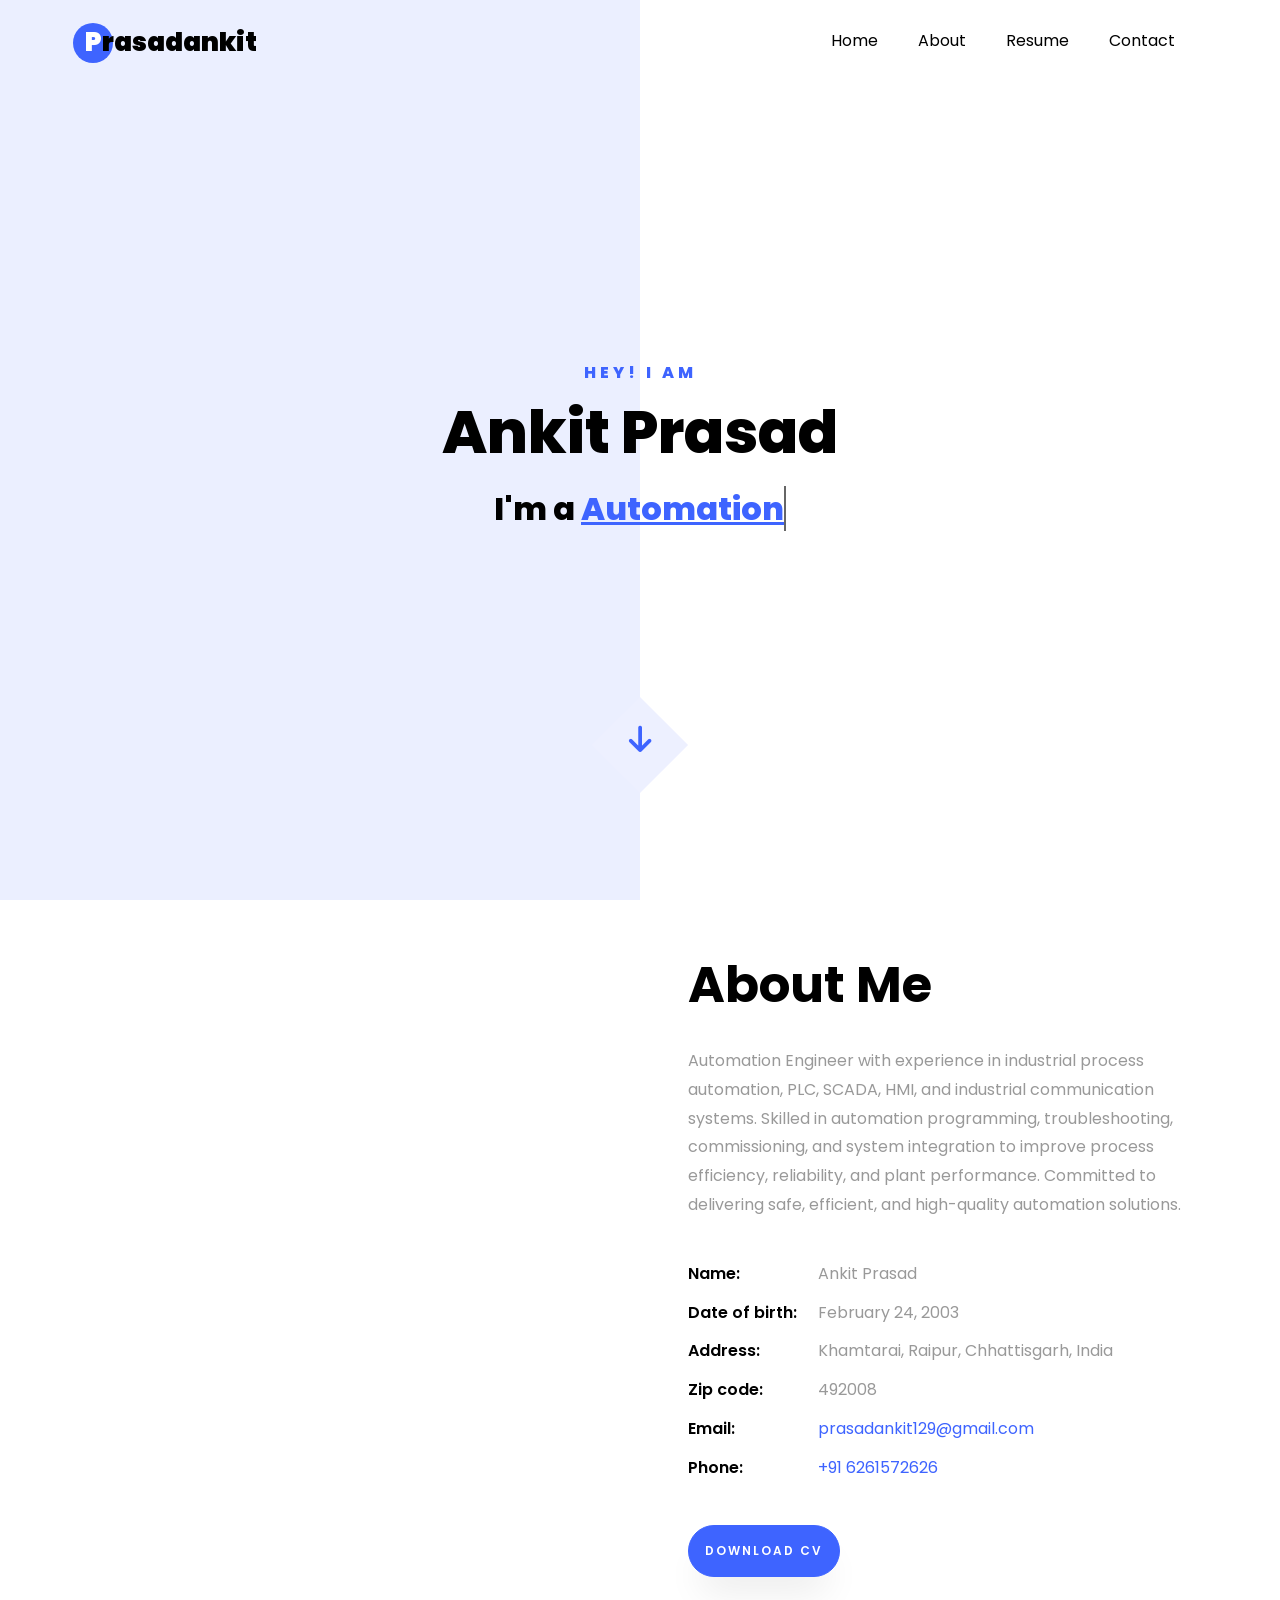
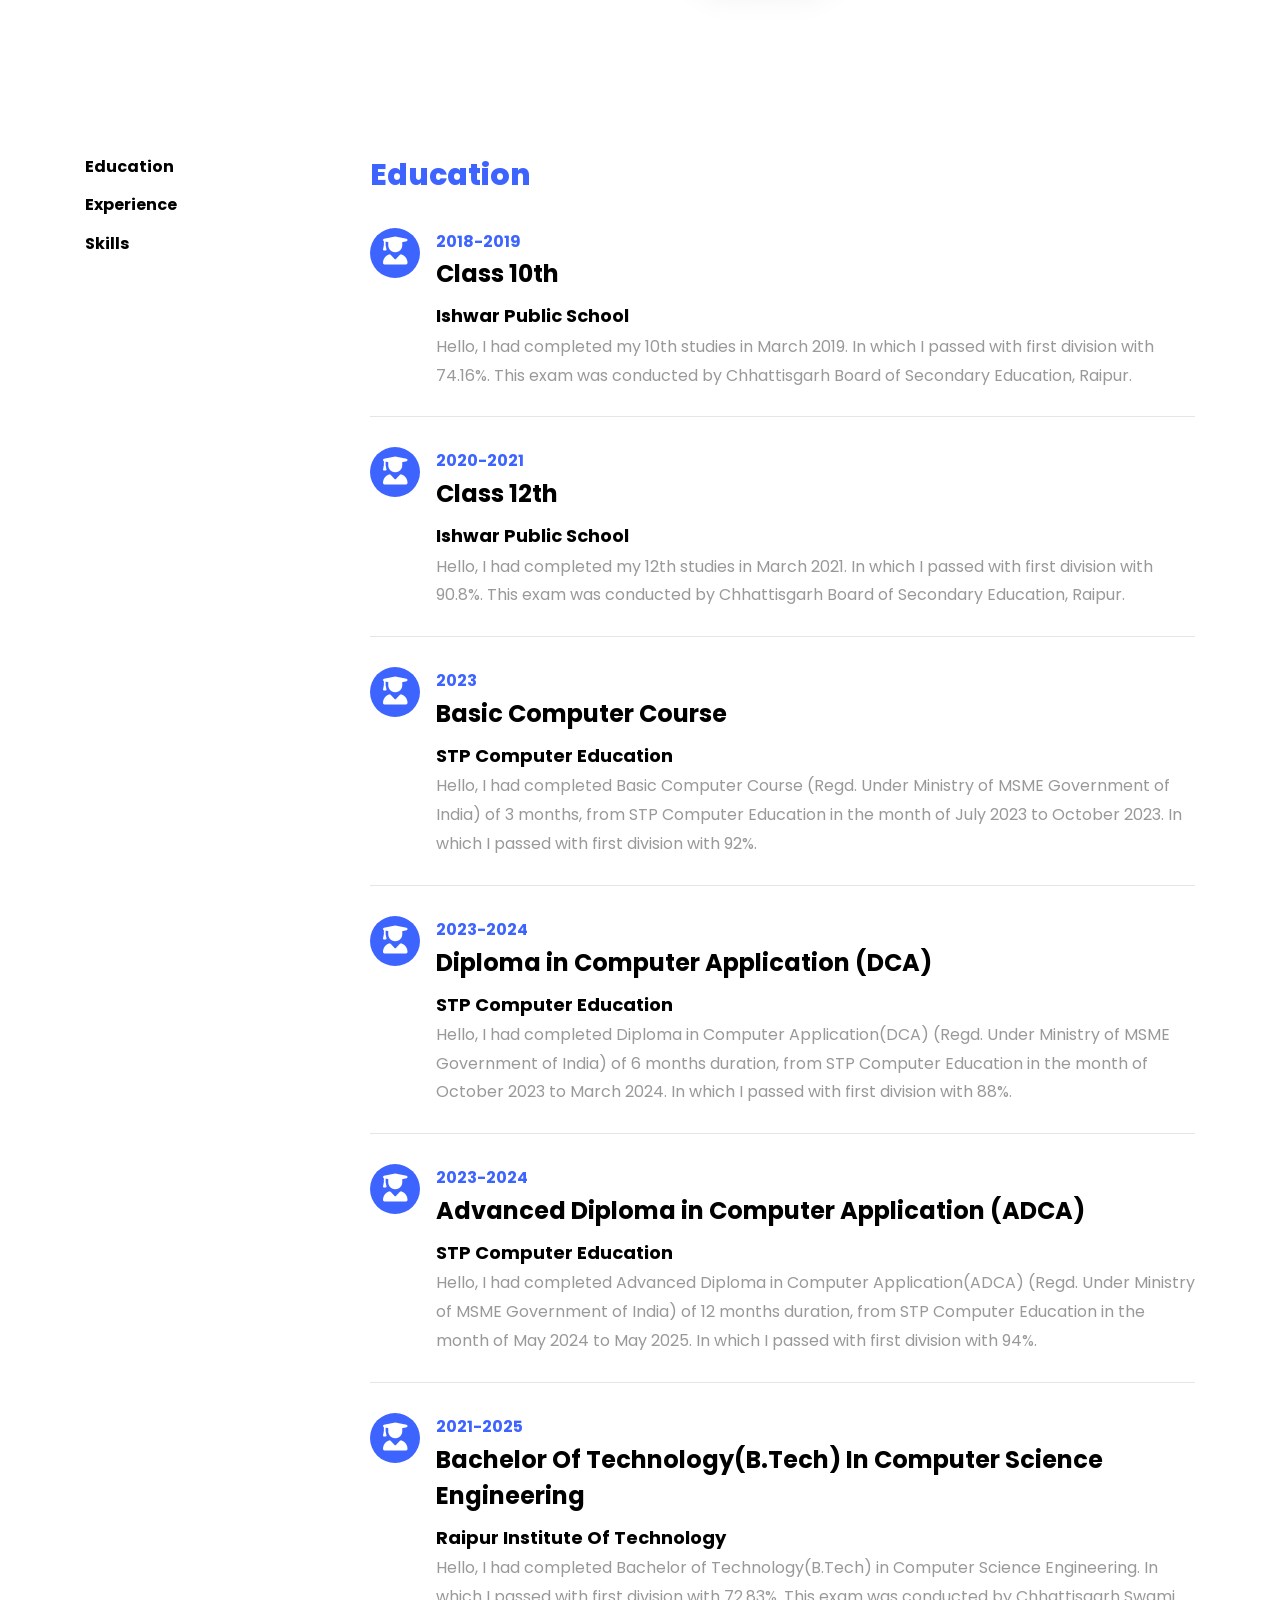
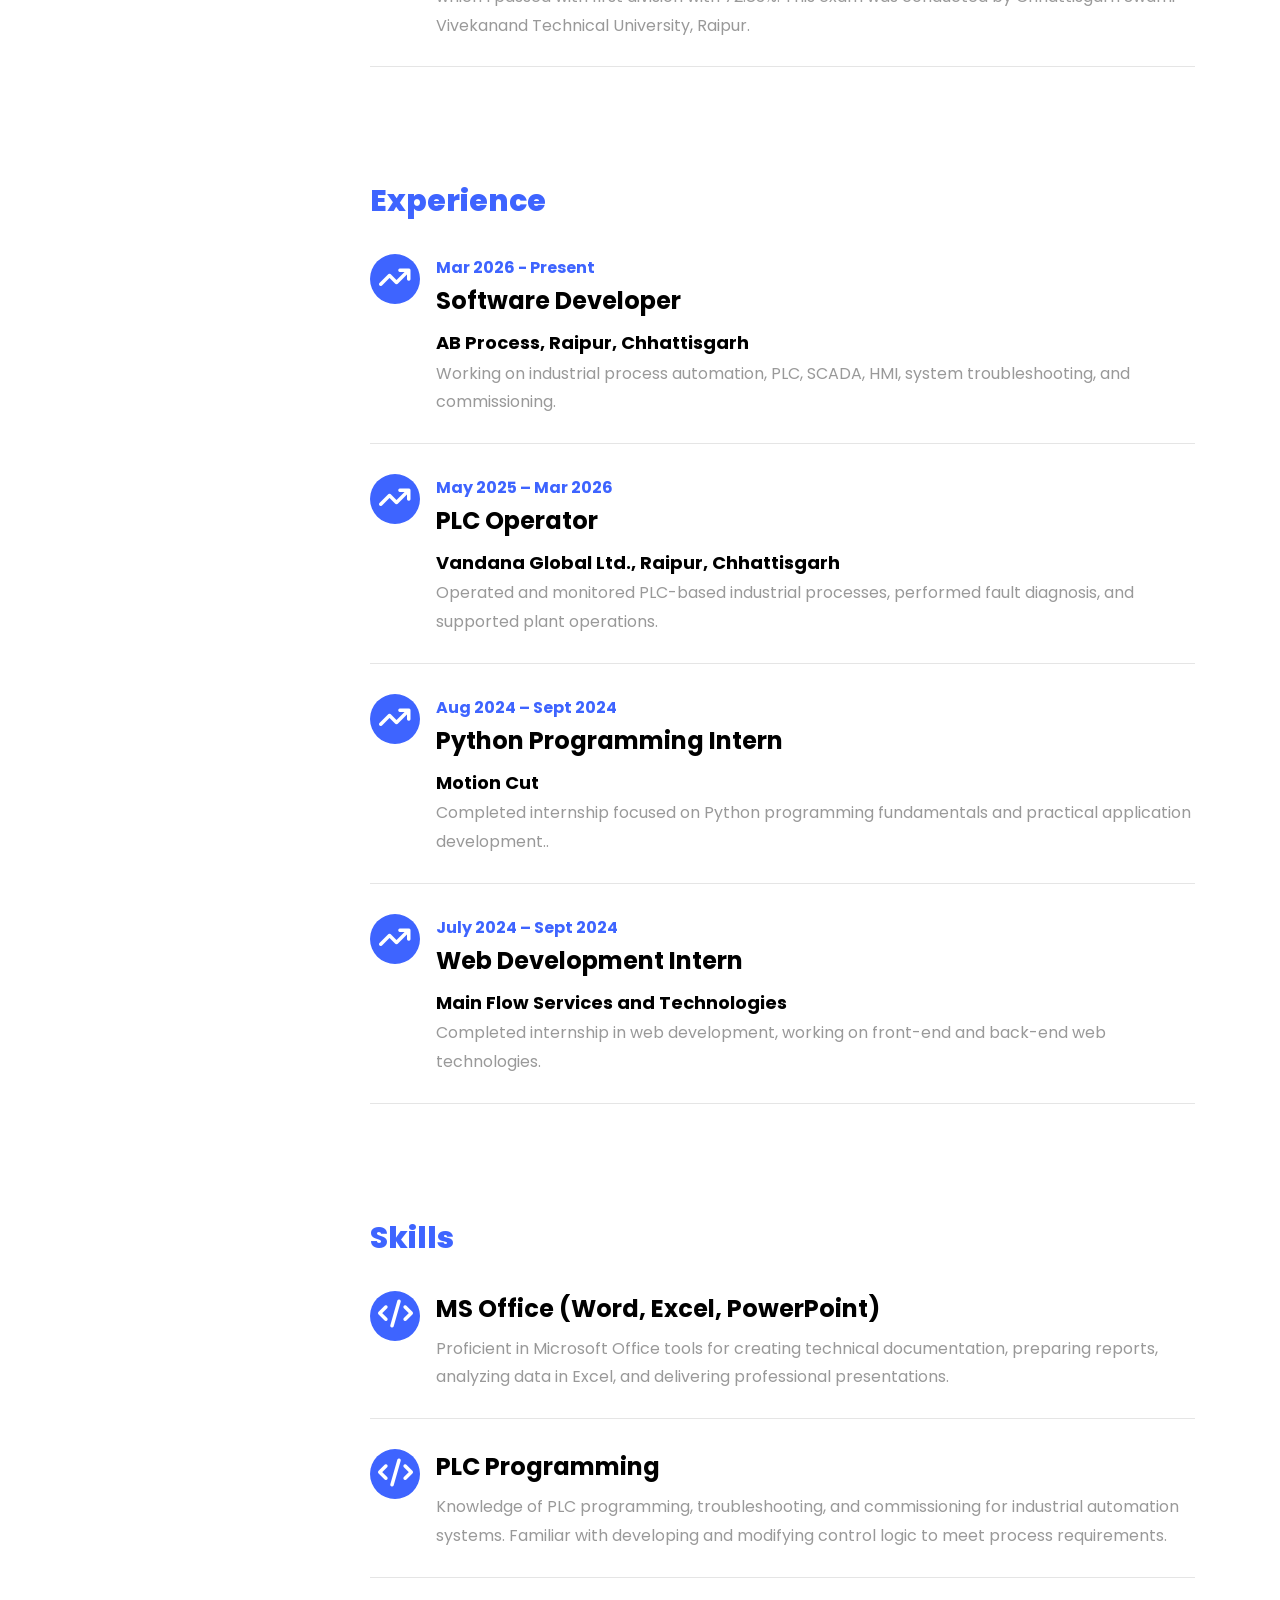
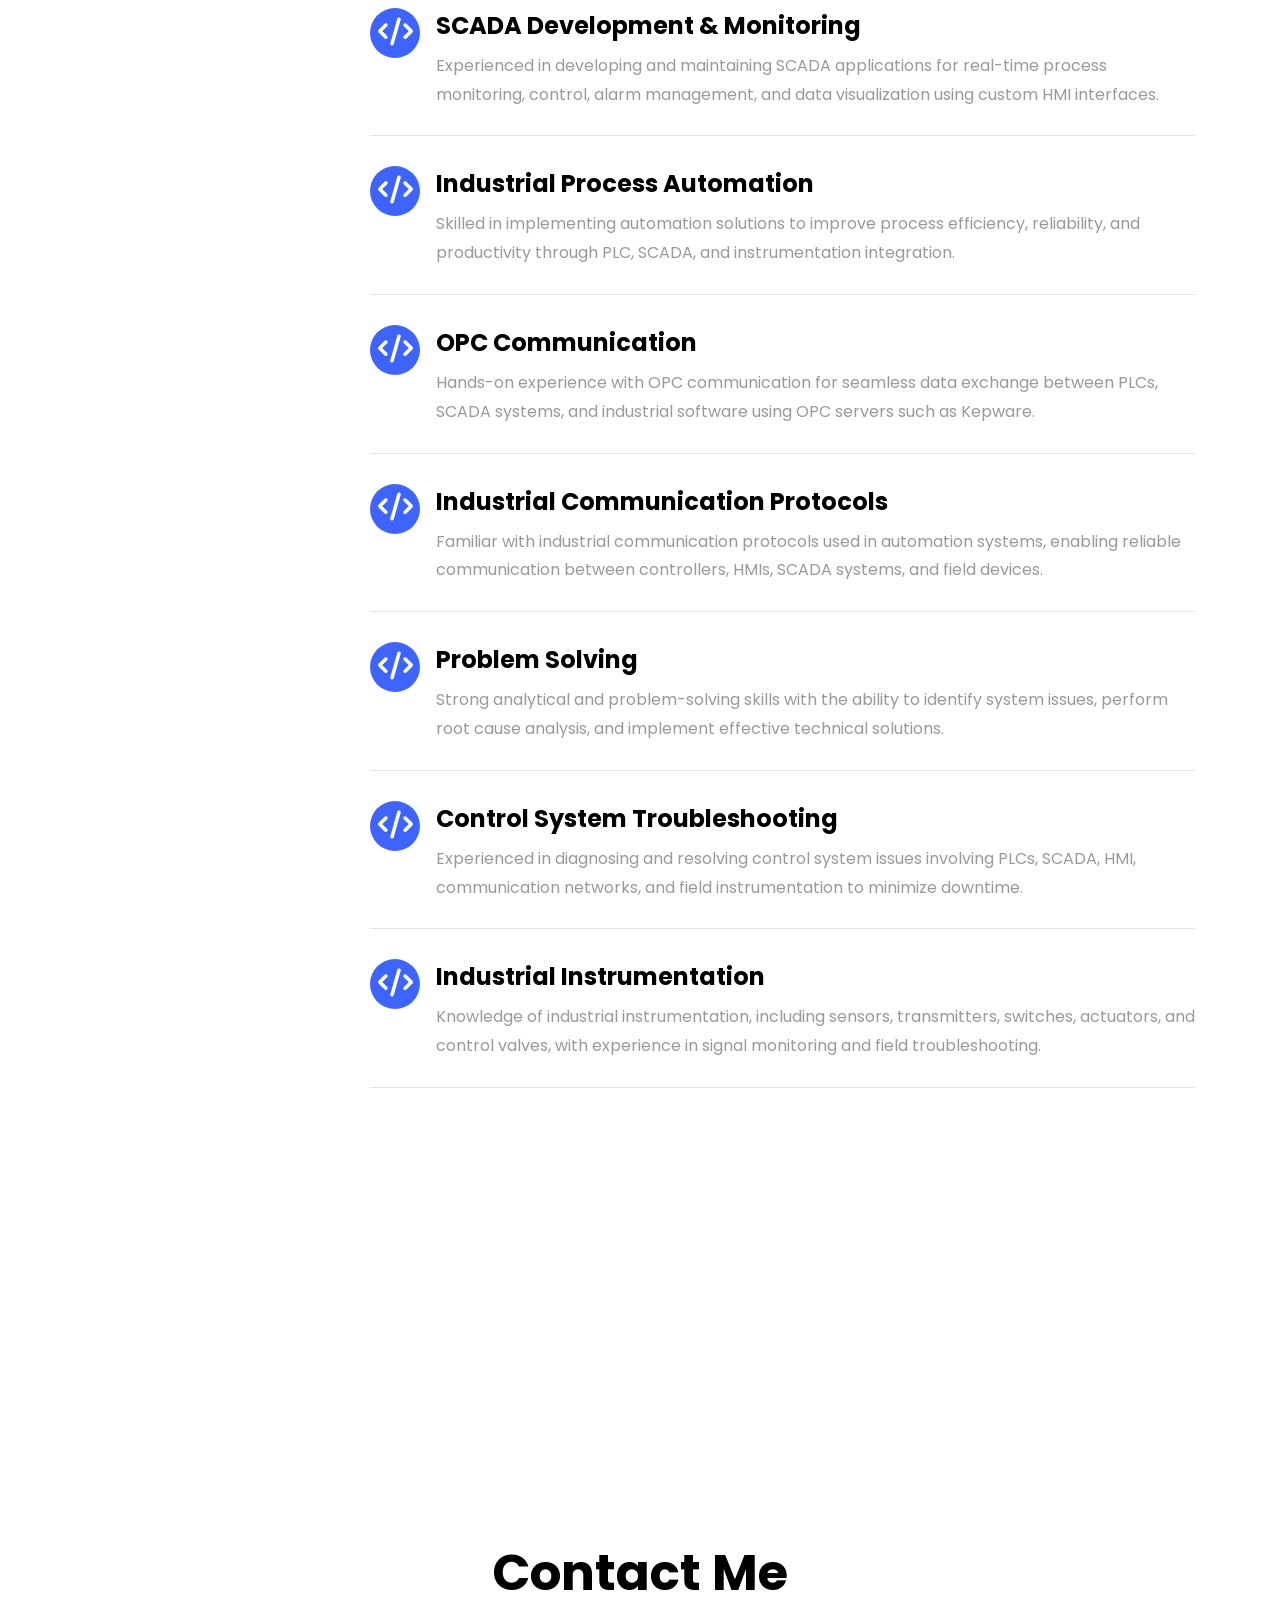
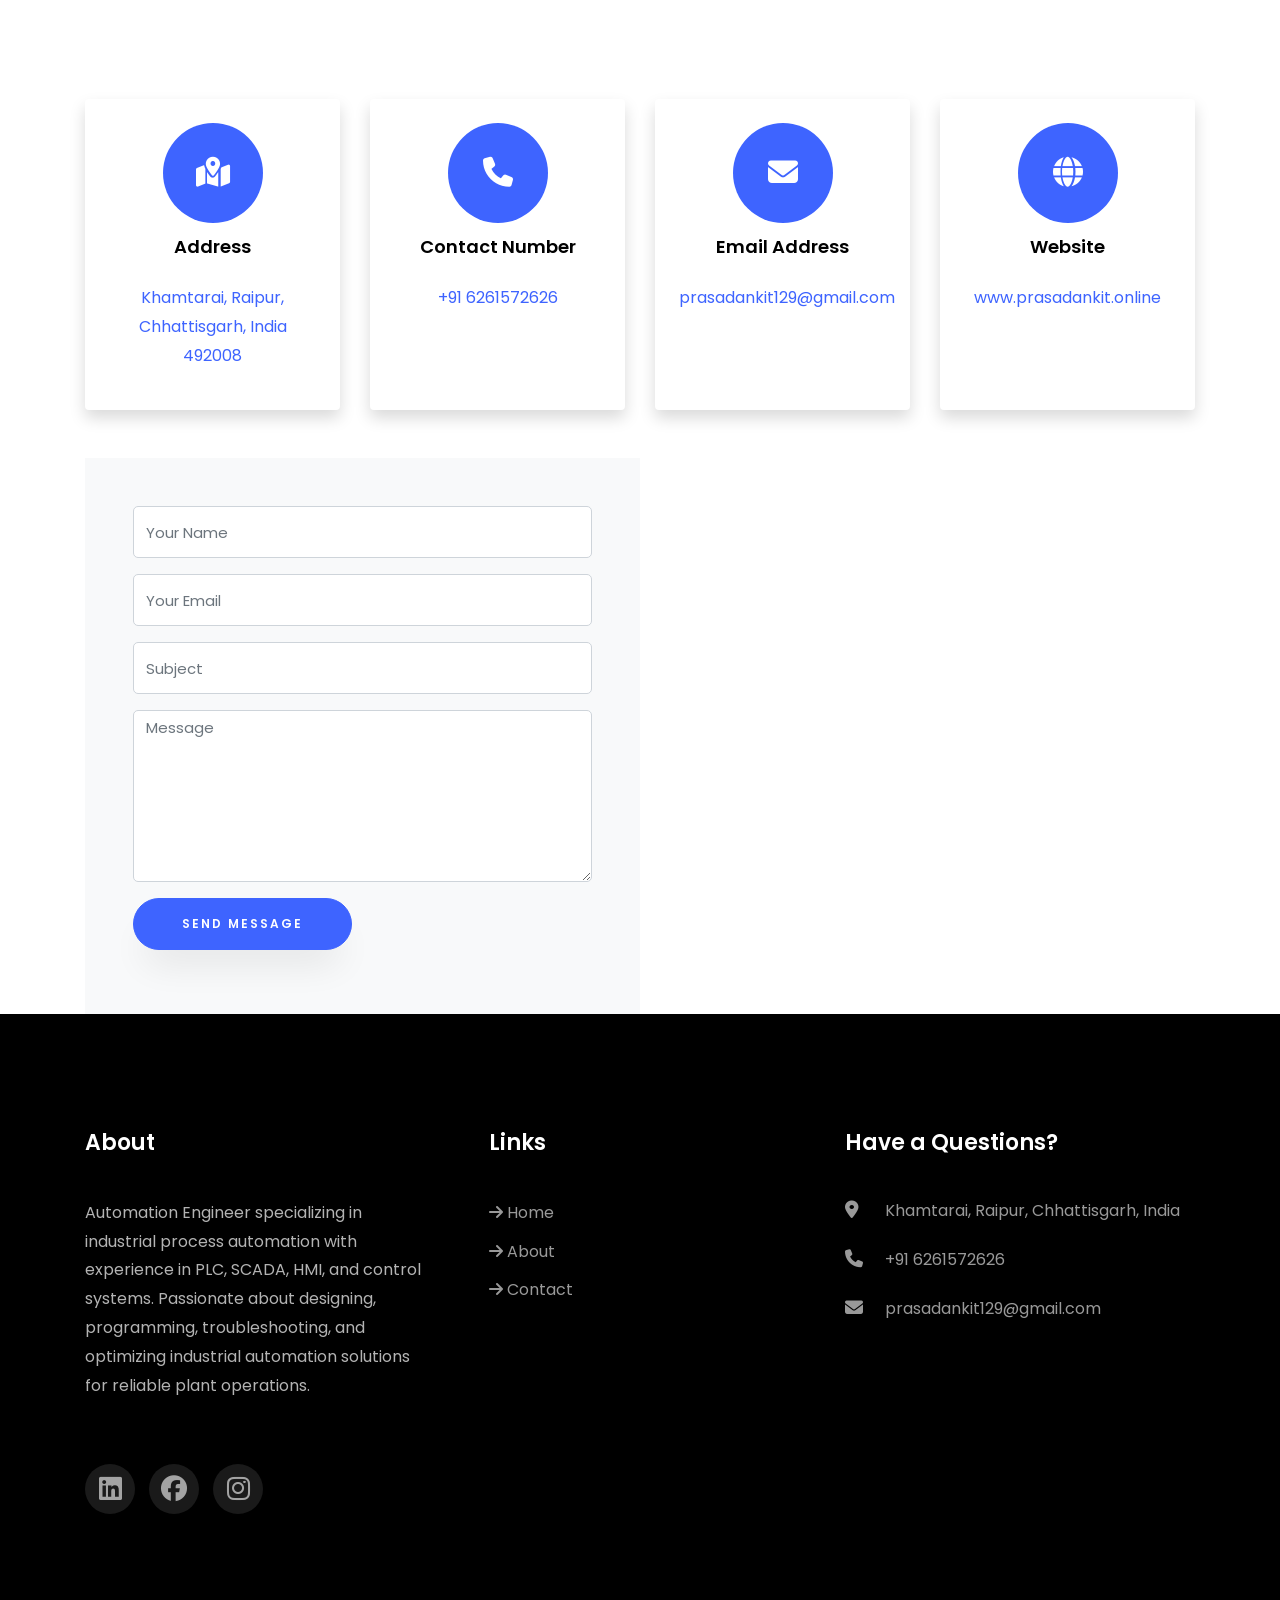
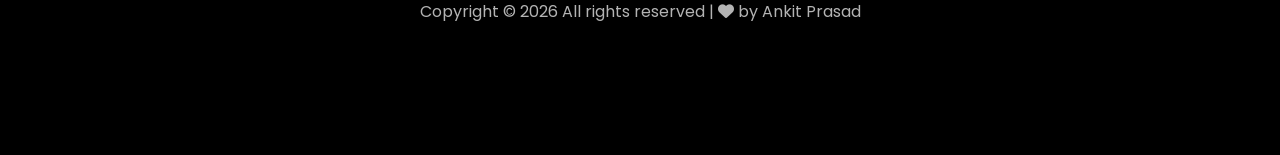
==== commit f7938adb: "Updated" ====
--- a/index.html
+++ b/index.html
@@ -18,7 +18,7 @@
 <body data-spy="scroll" data-target=".site-navbar-target" data-offset="300">
     <nav class="navbar navbar-expand-lg navbar-dark ftco_navbar ftco-navbar-light site-navbar-target" id="ftco-navbar">
         <div class="container">
-            <a class="navbar-brand" href="index.html"><span>P</span>rasadankit.online</a>
+            <a class="navbar-brand" href="index.html"><span>P</span>rasadankit</a>
             <button class="navbar-toggler js-fh5co-nav-toggle fh5co-nav-toggle" type="button" data-toggle="collapse" data-target="#ftco-nav" aria-controls="ftco-nav" aria-expanded="false" aria-label="Toggle navigation">
 <span class="oi oi-menu"></span> Menu
 </button>
@@ -27,8 +27,8 @@
                     <li class="nav-item"><a href="#home-section" class="nav-link"><span>Home</span></a></li>
                     <li class="nav-item"><a href="#about-section" class="nav-link"><span>About</span></a></li>
                     <li class="nav-item"><a href="#resume-section" class="nav-link"><span>Resume</span></a></li>
-                    <li class="nav-item"><a href="#services-section" class="nav-link"><span>Services</span></a></li>
-                    <li class="nav-item"><a href="#projects-section" class="nav-link"><span>Projects</span></a></li>
+                    <!-- <li class="nav-item"><a href="#services-section" class="nav-link"><span>Services</span></a></li> -->
+                    <!-- <li class="nav-item"><a href="#projects-section" class="nav-link"><span>Projects</span></a></li> -->
                     <li class="nav-item"><a href="#contact-section" class="nav-link"><span>Contact</span></a></li>
                 </ul>
             </div>
@@ -43,7 +43,7 @@
                         <span class="subheading">Hey! I am</span>
                         <h1>Ankit Prasad</h1>
                         <h2>I'm a 
-                            <span class="txt-rotate" data-period="2000" data-rotate="[ &quot;Web Developer.&quot;, &quot;Web Designer.&quot; ]"></span>
+                            <span class="txt-rotate" data-period="2000" data-rotate="[ &quot;Automation Engineer.&quot;, &quot;Software Engineer.&quot;, &quot;Software Developer.&quot;, &quot;Web Developer.&quot; ]"></span>
                             <!-- <span class="txt-rotate" data-period="2000" data-rotate="[ &quot;Web Designer.&quot;, &quot;Developer.&quot;, &quot;Photographer.&quot;, &quot;Marketer.&quot;, &quot;Blogger&quot; ]"></span> -->
                         </h2>
                     </div>
@@ -63,7 +63,7 @@
                 <div class="col-md-6 col-lg-6 d-flex">
                     <div class="img-about img d-flex align-items-stretch">
                         <div class="overlay"></div>
-                        <div class="img d-flex align-self-stretch align-items-center" style="background-image:url(images/1.jpg);">
+                        <div class="img d-flex align-self-stretch align-items-center" style="background-image:url(images/image1.jpg);">
                         </div>
                     </div>
                 </div>
@@ -72,24 +72,23 @@
                         <div class="col-md-12 heading-section ftco-animate">
                             <h1 class="big">About</h1>
                             <h2 class="mb-4">About Me</h2>
-                            <p> I'm Ankit Prasad, a determined and ambitious individual hailing from the vibrant city of Raipur, Chhattisgarh, India. My embodies a passion for Web Development.
-                                actively engaging in various social initiatives to drive positive change. You can be reached to me via email or contacted directly from below information. With a fervent dedication with my aspirations and a relentless drive to make a difference, I'm poised to leave an indelible mark on the world.</p>
+                            <p> Automation Engineer with experience in industrial process automation, PLC, SCADA, HMI, and industrial communication systems. Skilled in automation programming, troubleshooting, commissioning, and system integration to improve process efficiency, reliability, and plant performance. Committed to delivering safe, efficient, and high-quality automation solutions.</p>
                             <ul class="about-info mt-4 px-md-0 px-2">
-                                <li class="d-flex"><span>Name:</span> <span>Ankit Prasad</span></li>
-                                <li class="d-flex"><span>Date of birth:</span> <span>February 24, 2003</span></li>
-                                <li class="d-flex"><span>Address:</span> <span>Khamtarai, Raipur, Chhattisgarh, India</span></li>
-                                <li class="d-flex"><span>Zip code:</span> <span>492008</span></li>
-                                <li class="d-flex"><span>Email:</span> <span><a href="mailto:prasadankit129@gmail.com">prasadankit129@gmail.com</a></span></li>
-                                <li class="d-flex"><span>Phone: </span> <span><a href="tel:+91 626152626">+91 6261572626</a></span></li>
+                                <li class="d-flex"><span>Name: </span> <span>Ankit Prasad</span></li>
+                                <li class="d-flex"><span>Date of birth: </span> <span>February 24, 2003</span></li>
+                                <li class="d-flex"><span>Address: </span> <span>Khamtarai, Raipur, Chhattisgarh, India</span></li>
+                                <li class="d-flex"><span>Zip code: </span> <span>492008</span></li>
+                                <li class="d-flex"><span>Email: </span> <span><a href="mailto:prasadankit129@gmail.com">prasadankit129@gmail.com</a></span></li>
+                                <li class="d-flex"><span>Phone: </span> <span><a href="tel:+91 6261572626">+91 6261572626</a></span></li>
                             </ul>
                         </div>
                     </div>
                     <div class="counter-wrap ftco-animate d-flex mt-md-3">
                         <div class="text">
-                            <p class="mb-4">
+                            <!-- <p class="mb-4">
                                 <span class="number" data-number="0">0</span>
                                 <span>Project complete</span>
-                            </p>
+                            </p> -->
                             <p><a href="CV/CV resume.pdf" target="_blank" class="btn btn-primary py-3 px-3">Download CV</a></p>
                         </div>
                     </div>
@@ -106,7 +105,7 @@
                             <li><a href="#page-1">Education</a></li>
                             <li><a href="#page-2">Experience</a></li>
                             <li><a href="#page-3">Skills</a></li>
-                            <li><a href="#page-4">Awards</a></li>
+                            <!-- <li><a href="#page-4">Awards</a></li> -->
                         </ul>
                     </nav>
                 </div>
@@ -154,7 +153,18 @@
                                 <span class="date">2023-2024</span>
                                 <h2>Diploma in Computer Application (DCA)</h2>
                                 <span class="position">STP Computer Education</span>
-                                <p>Hello, I had completed Diploma in Computer Application(DCA) (Regd. Under Ministry of MSME Government of India) of 6 months, from STP Computer Education in the month of October 2023 to March 2024. In which I passed with first division with __%.</p>
+                                <p>Hello, I had completed Diploma in Computer Application(DCA) (Regd. Under Ministry of MSME Government of India) of 6 months duration, from STP Computer Education in the month of October 2023 to March 2024. In which I passed with first division with 88%.</p>
+                            </div>
+                        </div>
+                        <div class="resume-wrap d-flex ftco-animate">
+                            <div class="icon d-flex align-items-center justify-content-center">
+                                <span><i class="fa-solid fa-user-graduate"></i></span>
+                            </div>
+                            <div class="text pl-3">
+                                <span class="date">2023-2024</span>
+                                <h2>Advanced Diploma in Computer Application (ADCA)</h2>
+                                <span class="position">STP Computer Education</span>
+                                <p>Hello, I had completed Advanced Diploma in Computer Application(ADCA) (Regd. Under Ministry of MSME Government of India) of 12 months duration, from STP Computer Education in the month of May 2024 to May 2025. In which I passed with first division with 94%.</p>
                             </div>
                         </div>
                         <div class="resume-wrap d-flex ftco-animate">
@@ -165,27 +175,159 @@
                                 <span class="date">2021-2025</span>
                                 <h2>Bachelor Of Technology(B.Tech) In Computer Science Engineering</h2>
                                 <span class="position">Raipur Institute Of Technology</span>
-                                <p>Hello, I had completed Bachelor of Technology(B.Tech) in Computer Science Engineering. In which I passed with first division with __%. This exam was conducted by Chhattisgarh Swami Vivekanand Technical University, Raipur.</p>
+                                <p>Hello, I had completed Bachelor of Technology(B.Tech) in Computer Science Engineering. In which I passed with first division with 72.83%. This exam was conducted by Chhattisgarh Swami Vivekanand Technical University, Raipur.</p>
                             </div>
                         </div>
                     </div>
                     <div id="page-2" class="page two">
                         <h2 class="heading">Experience</h2>
-                        <!-- <div class="resume-wrap d-flex ftco-animate">
-                            <div class="icon d-flex align-items-center justify-content-center">
-                                <span><i class="fa-solid fa-user-graduate"></i></span>
-                            </div>
-                            <div class="text pl-3">
-                                <span class="date">2025-____</span>
+                        <div class="resume-wrap d-flex ftco-animate">
+                            <div class="icon d-flex align-items-center justify-content-center">
+                                <span><i class="fa-solid fa-arrow-trend-up"></i></span>
+                            </div>
+                            <div class="text pl-3">
+                                <span class="date">Mar 2026 - Present</span>
                                 <h2>Software Developer</h2>
-                                <span class="position">Cambridge University</span>
-                                <p>A small river named Duden flows by their place and supplies it with the necessary regelialia. It is a paradisematic country, in which roasted parts of sentences fly into your mouth.</p>
-                            </div>
-                        </div> -->
+                                <span class="position">AB Process, Raipur, Chhattisgarh</span>
+                                <p>Working on industrial process automation, PLC, SCADA, HMI, system troubleshooting, and commissioning.</p>
+                            </div>
+                        </div>
+                        <div class="resume-wrap d-flex ftco-animate">
+                            <div class="icon d-flex align-items-center justify-content-center">
+                                <span><i class="fa-solid fa-arrow-trend-up"></i></span>
+                            </div>
+                            <div class="text pl-3">
+                                <span class="date">May 2025 – Mar 2026</span>
+                                <h2>PLC Operator</h2>
+                                <span class="position">Vandana Global Ltd., Raipur, Chhattisgarh</span>
+                                <p>Operated and monitored PLC-based industrial processes, performed fault diagnosis, and supported plant operations.</p>
+                            </div>
+                        </div>
+                        <div class="resume-wrap d-flex ftco-animate">
+                            <div class="icon d-flex align-items-center justify-content-center">
+                                <span><i class="fa-solid fa-arrow-trend-up"></i></span>
+                            </div>
+                            <div class="text pl-3">
+                                <span class="date">Aug 2024 – Sept 2024</span>
+                                <h2>Python Programming Intern</h2>
+                                <span class="position">Motion Cut</span>
+                                <p>Completed internship focused on Python programming fundamentals and practical application development..</p>
+                            </div>
+                        </div>
+                        <div class="resume-wrap d-flex ftco-animate">
+                            <div class="icon d-flex align-items-center justify-content-center">
+                                <span><i class="fa-solid fa-arrow-trend-up"></i></span>
+                            </div>
+                            <div class="text pl-3">
+                                <span class="date">July 2024 – Sept 2024</span>
+                                <h2>Web Development Intern</h2>
+                                <span class="position">Main Flow Services and Technologies</span>
+                                <p>Completed internship in web development, working on front-end and back-end web technologies.</p>
+                            </div>
+                        </div>
                     </div>
                     <div id="page-3" class="page three">
                         <h2 class="heading">Skills</h2>
-                        <div class="row progress-circle mb-5">
+                        <div class="resume-wrap d-flex ftco-animate">
+                            <div class="icon d-flex align-items-center justify-content-center">
+                                <span><i class="fa-solid fa-code"></i></span>
+                            </div>
+                            <div class="text pl-3">
+                                <span class="date"></span>
+                                <h2>MS Office (Word, Excel, PowerPoint)</h2>
+                                <span class="position"></span>
+                                <p>Proficient in Microsoft Office tools for creating technical documentation, preparing reports, analyzing data in Excel, and delivering professional presentations.</p>
+                            </div>
+                        </div>
+                        <div class="resume-wrap d-flex ftco-animate">
+                            <div class="icon d-flex align-items-center justify-content-center">
+                                <span><i class="fa-solid fa-code"></i></span>
+                            </div>
+                            <div class="text pl-3">
+                                <span class="date"></span>
+                                <h2>PLC Programming</h2>
+                                <span class="position"></span>
+                                <p>Knowledge of PLC programming, troubleshooting, and commissioning for industrial automation systems. Familiar with developing and modifying control logic to meet process requirements.</p>
+                            </div>
+                        </div>
+                        <div class="resume-wrap d-flex ftco-animate">
+                            <div class="icon d-flex align-items-center justify-content-center">
+                                <span><i class="fa-solid fa-code"></i></span>
+                            </div>
+                            <div class="text pl-3">
+                                <span class="date"></span>
+                                <h2>SCADA Development & Monitoring</h2>
+                                <span class="position"></span>
+                                <p>Experienced in developing and maintaining SCADA applications for real-time process monitoring, control, alarm management, and data visualization using custom HMI interfaces.</p>
+                            </div>
+                        </div>
+                        <div class="resume-wrap d-flex ftco-animate">
+                            <div class="icon d-flex align-items-center justify-content-center">
+                                <span><i class="fa-solid fa-code"></i></span>
+                            </div>
+                            <div class="text pl-3">
+                                <span class="date"></span>
+                                <h2>Industrial Process Automation</h2>
+                                <span class="position"></span>
+                                <p>Skilled in implementing automation solutions to improve process efficiency, reliability, and productivity through PLC, SCADA, and instrumentation integration.</p>
+                            </div>
+                        </div>
+                        <div class="resume-wrap d-flex ftco-animate">
+                            <div class="icon d-flex align-items-center justify-content-center">
+                                <span><i class="fa-solid fa-code"></i></span>
+                            </div>
+                            <div class="text pl-3">
+                                <span class="date"></span>
+                                <h2>OPC Communication</h2>
+                                <span class="position"></span>
+                                <p>Hands-on experience with OPC communication for seamless data exchange between PLCs, SCADA systems, and industrial software using OPC servers such as Kepware.</p>
+                            </div>
+                        </div>
+                        <div class="resume-wrap d-flex ftco-animate">
+                            <div class="icon d-flex align-items-center justify-content-center">
+                                <span><i class="fa-solid fa-code"></i></span>
+                            </div>
+                            <div class="text pl-3">
+                                <span class="date"></span>
+                                <h2>Industrial Communication Protocols</h2>
+                                <span class="position"></span>
+                                <p>Familiar with industrial communication protocols used in automation systems, enabling reliable communication between controllers, HMIs, SCADA systems, and field devices.</p>
+                            </div>
+                        </div>
+                        <div class="resume-wrap d-flex ftco-animate">
+                            <div class="icon d-flex align-items-center justify-content-center">
+                                <span><i class="fa-solid fa-code"></i></span>
+                            </div>
+                            <div class="text pl-3">
+                                <span class="date"></span>
+                                <h2>Problem Solving</h2>
+                                <span class="position"></span>
+                                <p>Strong analytical and problem-solving skills with the ability to identify system issues, perform root cause analysis, and implement effective technical solutions.</p>
+                            </div>
+                        </div>
+                        <div class="resume-wrap d-flex ftco-animate">
+                            <div class="icon d-flex align-items-center justify-content-center">
+                                <span><i class="fa-solid fa-code"></i></span>
+                            </div>
+                            <div class="text pl-3">
+                                <span class="date"></span>
+                                <h2>Control System Troubleshooting</h2>
+                                <span class="position"></span>
+                                <p>Experienced in diagnosing and resolving control system issues involving PLCs, SCADA, HMI, communication networks, and field instrumentation to minimize downtime.</p>
+                            </div>
+                        </div>
+                        <div class="resume-wrap d-flex ftco-animate">
+                            <div class="icon d-flex align-items-center justify-content-center">
+                                <span><i class="fa-solid fa-code"></i></span>
+                            </div>
+                            <div class="text pl-3">
+                                <span class="date"></span>
+                                <h2>Industrial Instrumentation</h2>
+                                <span class="position"></span>
+                                <p>Knowledge of industrial instrumentation, including sensors, transmitters, switches, actuators, and control valves, with experience in signal monitoring and field troubleshooting.</p>
+                            </div>
+                        </div>
+                        <!-- <div class="row progress-circle mb-5">
                             <div class="col-lg-4 mb-4">
                                 <div class="bg-white rounded-lg shadow p-4">
                                     <h2 class="h5 font-weight-bold text-center mb-4">C</h2>
@@ -617,11 +759,11 @@
                                     </div>
                                 </div>
                             </div>
-                        </div>
-                    </div>
-                    <div id="page-4" class="page four">
+                        </div> -->
+                    </div>
+                    <!-- <div id="page-4" class="page four">
                         <h2 class="heading">Awards</h2>
-                        <!-- <div class="resume-wrap d-flex ftco-animate">
+                        <div class="resume-wrap d-flex ftco-animate">
                             <div class="icon d-flex align-items-center justify-content-center">
                                 <span><i class="fa-solid fa-user-graduate"></i></span>
                             </div>
@@ -631,19 +773,19 @@
                                 <span class="position">Cambridge University</span>
                                 <p>A small river named Duden flows by their place and supplies it with the necessary regelialia. It is a paradisematic country, in which roasted parts of sentences fly into your mouth.</p>
                             </div>
-                        </div> -->
-                    </div>
+                        </div>
+                    </div> -->
                 </div>
             </div>
         </div>
     </section>
-    <section class="ftco-section" id="services-section">
+    <!-- <section class="ftco-section" id="services-section">
         <div class="container-fluid px-md-5">
             <div class="row justify-content-center py-5 mt-5">
                 <div class="col-md-12 heading-section text-center ftco-animate">
                     <h1 class="big big-2">Services</h1>
                     <h2 class="mb-4">Services</h2>
-                    <!-- <p>Far far away, behind the word mountains, far from the countries Vokalia and Consonantia</p> -->
+                    <p>Far far away, behind the word mountains, far from the countries Vokalia and Consonantia</p>
                 </div>
             </div>
             <div class="row">
@@ -654,7 +796,7 @@
                         </span>
                         <div class="desc">
                         <h3 class="mb-5">Web Design</h3>
-                        <!-- <p>A small river named Duden flows by their place and supplies it with the necessary regelialia.</p> -->
+                        <p>A small river named Duden flows by their place and supplies it with the necessary regelialia.</p>
                         </div>
                         </a>
                 </div>
@@ -665,24 +807,24 @@
                         </span>
                         <div class="desc">
                         <h3 class="mb-5">Web Developer</h3>
-                        <!-- <p>A small river named Duden flows by their place and supplies it with the necessary regelialia.</p> -->
+                        <p>A small river named Duden flows by their place and supplies it with the necessary regelialia.</p>
                         </div>
                         </a>
                 </div>
             </div>
         </div>
-    </section>
-    <section class="ftco-section ftco-project" id="projects-section">
+    </section> -->
+    <!-- <section class="ftco-section ftco-project" id="projects-section">
         <div class="container-fluid px-md-0">
             <div class="row no-gutters justify-content-center pb-5">
                 <div class="col-md-12 heading-section text-center ftco-animate">
                     <h1 class="big big-2">Projects</h1>
                     <h2 class="mb-4">My Projects</h2>
-                    <!-- <p>Far far away, behind the word mountains, far from the countries Vokalia and Consonantia</p> -->
+                    <p>Far far away, behind the word mountains, far from the countries Vokalia and Consonantia</p>
                 </div>
             </div>
             <div class="row no-gutters">
-                <!-- <div class="col-md-4">
+                <div class="col-md-4">
                     <div class="project img ftco-animate d-flex justify-content-center align-items-center" style="background-image: url(images/work-1.jpg);">
                         <div class="overlay"></div>
                         <div class="text text-center p-4">
@@ -690,11 +832,11 @@
                             <span>Web Design</span>
                         </div>
                     </div>
-                </div> -->
-            </div>
-        </div>
-    </section>
-    <section class="ftco-section ftco-no-pt ftco-no-pb ftco-counter img" id="section-counter">
+                </div>
+            </div>
+        </div>
+    </section> -->
+    <!-- <section class="ftco-section ftco-no-pt ftco-no-pb ftco-counter img" id="section-counter">
         <div class="container-fluid px-md-5">
             <div class="row d-md-flex align-items-center">
                 <div class="col-md d-flex justify-content-center counter-wrap ftco-animate">
@@ -723,10 +865,10 @@
                 </div>
             </div>
         </div>
-    </section>
+    </section> -->
     <section class="ftco-section" id="blog-section">
     </section>
-    <section class="ftco-section ftco-hireme img" style="background-image: url(images/bg_1.jpg)">
+    <!-- <section class="ftco-section ftco-hireme img" style="background-image: url(images/bg_1.jpg)">
         <div class="overlay"></div>
         <div class="container">
             <div class="row justify-content-center">
@@ -737,14 +879,14 @@
                 </div>
             </div>
         </div>
-    </section>
+    </section> -->
     <section class="ftco-section contact-section ftco-no-pb" id="contact-section">
         <div class="container">
             <div class="row justify-content-center mb-5 pb-3">
                 <div class="col-md-7 heading-section text-center ftco-animate">
                     <h1 class="big big-2">Contact</h1>
                     <h2 class="mb-4">Contact Me</h2>
-                    <p>Far far away, behind the word mountains, far from the countries Vokalia and Consonantia</p>
+                    <!-- <p>Far far away, behind the word mountains, far from the countries Vokalia and Consonantia</p> -->
                 </div>
             </div>
             <div class="row d-flex contact-info mb-5">
@@ -816,9 +958,9 @@
                         </div>
                     </form>
                 </div>
-                <div class="col-md-6 d-flex">
-                    <div class="img" style="background-image: url(images/2.jpg);"></div>
-                </div>
+                <!-- <div class="col-md-6 d-flex">
+                    <div class="img" style="background-image: url(images/image1.jpg);"></div>
+                </div> -->
             </div>
         </div>
     </section>
@@ -828,7 +970,7 @@
                 <div class="col-md">
                     <div class="ftco-footer-widget mb-4">
                         <h2 class="ftco-heading-2">About</h2>
-                        <p>I'm Ankit Prasad, a determined and ambitious individual hailing from the vibrant city of Raipur, Chhattisgarh, India. My embodies a passion for Web Development.</p>
+                        <p>Automation Engineer specializing in industrial process automation with experience in PLC, SCADA, HMI, and control systems. Passionate about designing, programming, troubleshooting, and optimizing industrial automation solutions for reliable plant operations.</p>
                         <ul class="ftco-footer-social list-unstyled float-md-left float-lft mt-5">
                             <li class="ftco-animate"><a href="https://www.linkedin.com/in/ankit-prasad-a84836296" target="_blank"><span><i class="fa-brands fa-linkedin"></i></span></a></li>
                             <li class="ftco-animate"><a href="https://www.facebook.com/profile.php?id=100040914818906" target="_blank"><span><i class="fa-brands fa-facebook"></i></span></a></li>
@@ -842,13 +984,13 @@
                         <ul class="list-unstyled">
                             <li><a href="#home-section"><span><i class="fa-solid fa-arrow-right"></i></span> Home</a></li>
                             <li><a href="#about-section"><span><i class="fa-solid fa-arrow-right"></i></span> About</a></li>
-                            <li><a href="#services-section"><span><i class="fa-solid fa-arrow-right"></i></span> Services</a></li>
-                            <li><a href="#projects-section"><span><i class="fa-solid fa-arrow-right"></i></span> Projects</a></li>
+                            <!-- <li><a href="#services-section"><span><i class="fa-solid fa-arrow-right"></i></span> Services</a></li> -->
+                            <!-- <li><a href="#projects-section"><span><i class="fa-solid fa-arrow-right"></i></span> Projects</a></li> -->
                             <li><a href="#contact-section"><span><i class="fa-solid fa-arrow-right"></i></span> Contact</a></li>
                         </ul>
                     </div>
                 </div>
-                <div class="col-md">
+                <!-- <div class="col-md">
                     <div class="ftco-footer-widget mb-4">
                         <h2 class="ftco-heading-2">Services</h2>
                         <ul class="list-unstyled">
@@ -856,7 +998,7 @@
                             <li><a href="#"><span><i class="fa-solid fa-arrow-right"></i></span> Web Design</a></li>
                         </ul>
                     </div>
-                </div>
+                </div> -->
                 <div class="col-md">
                     <div class="ftco-footer-widget mb-4">
                         <h2 class="ftco-heading-2">Have a Questions?</h2>
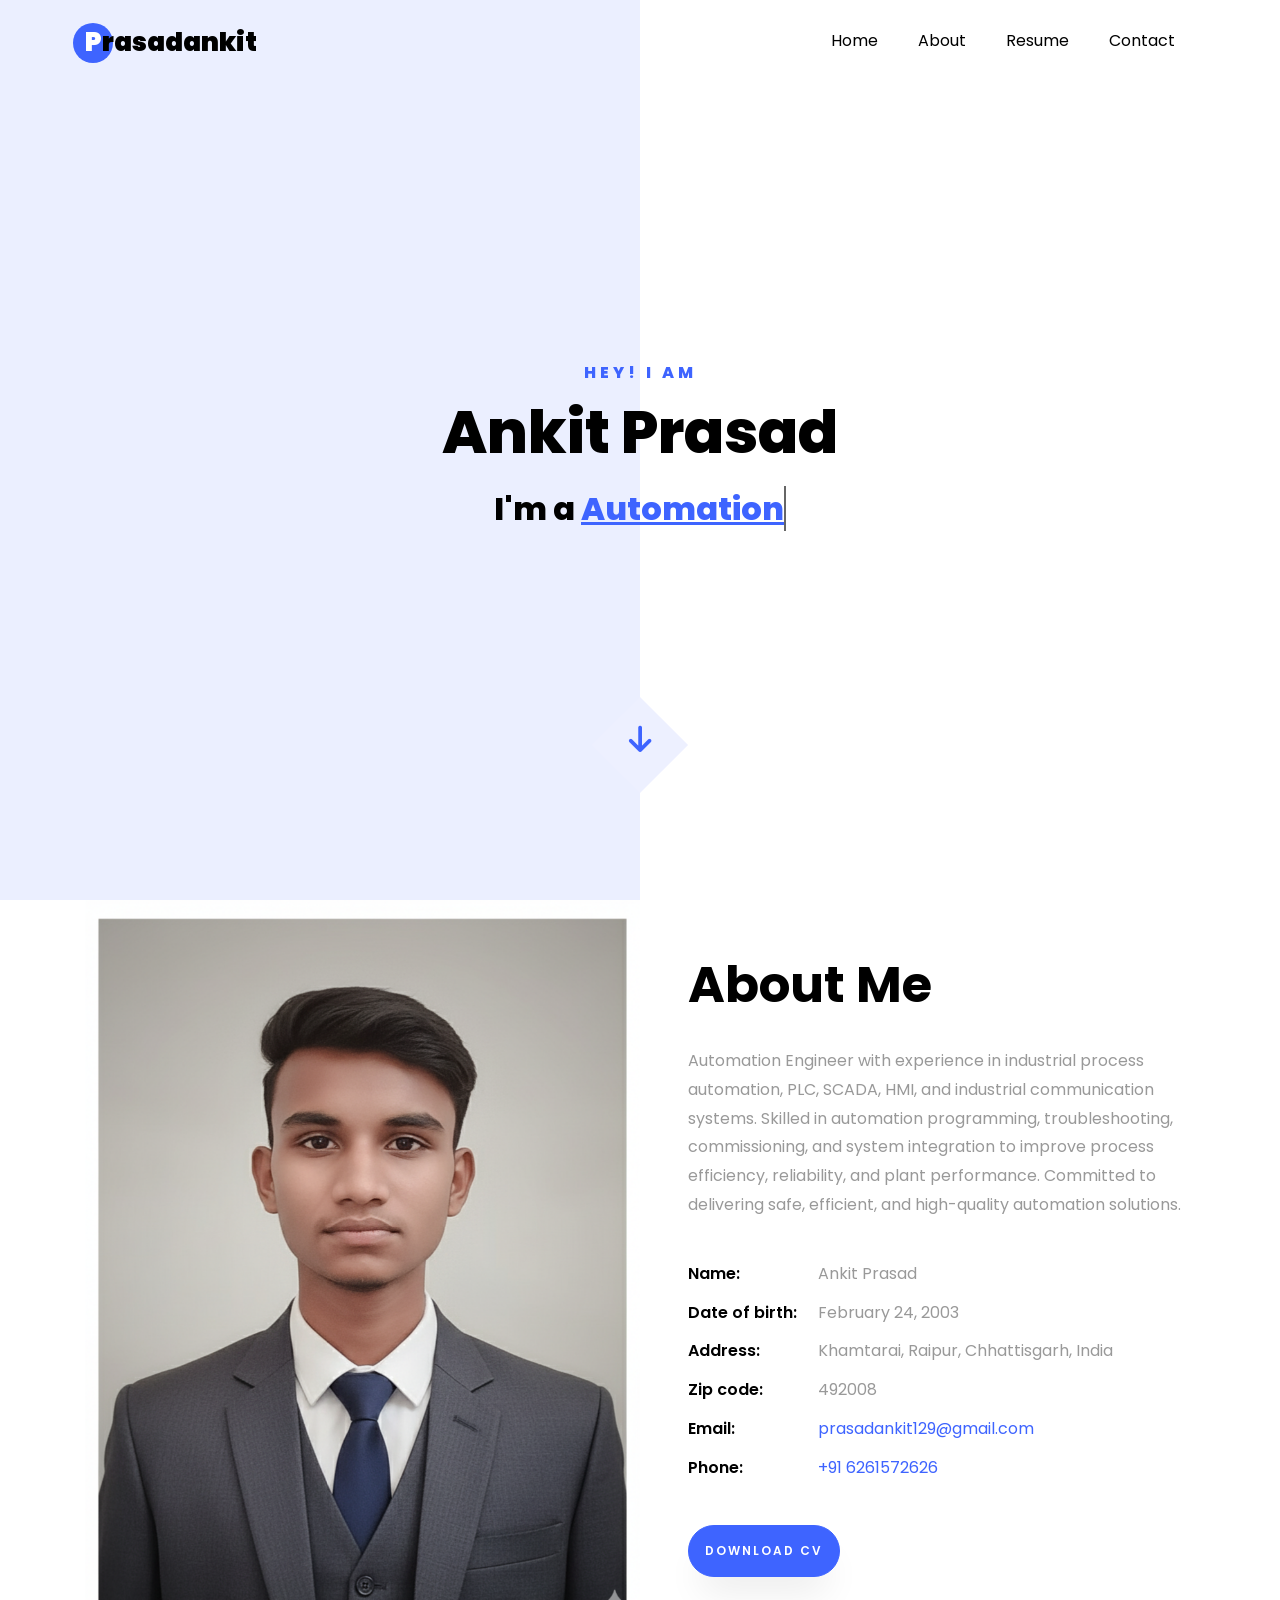
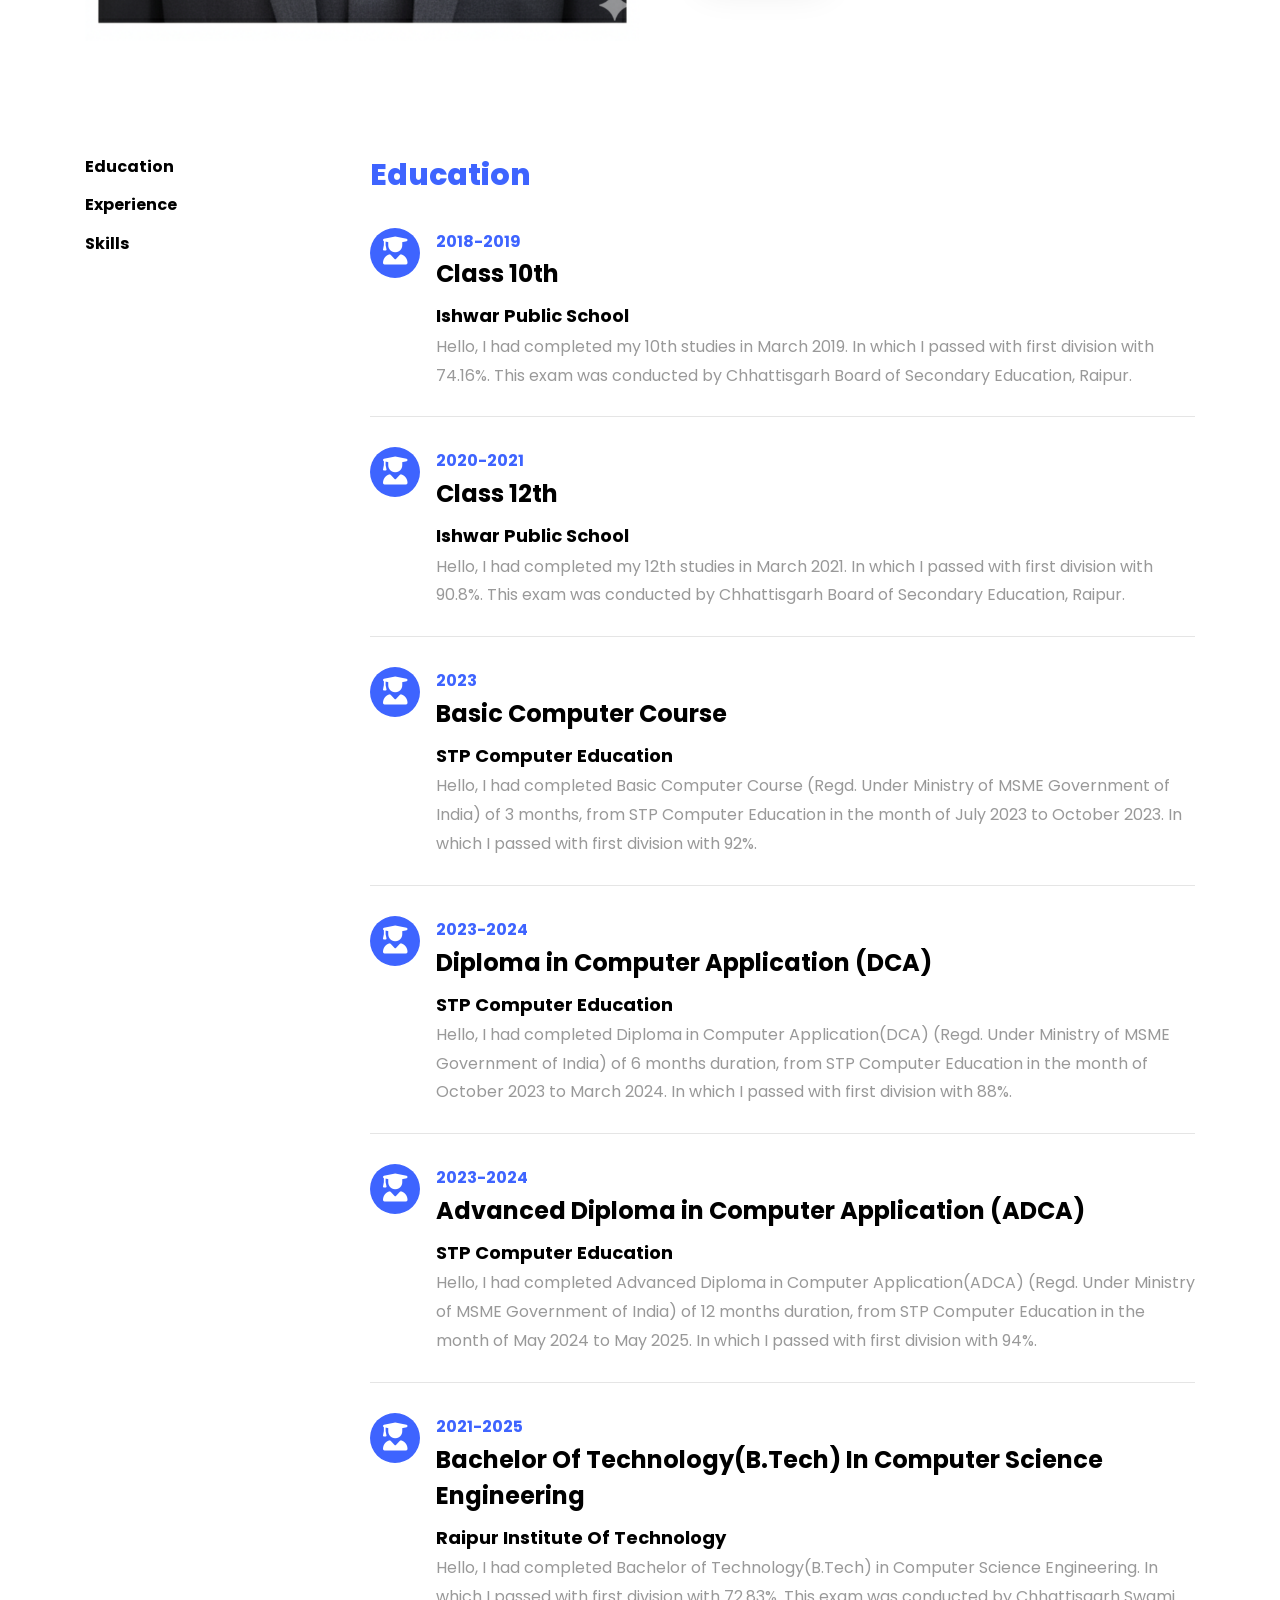
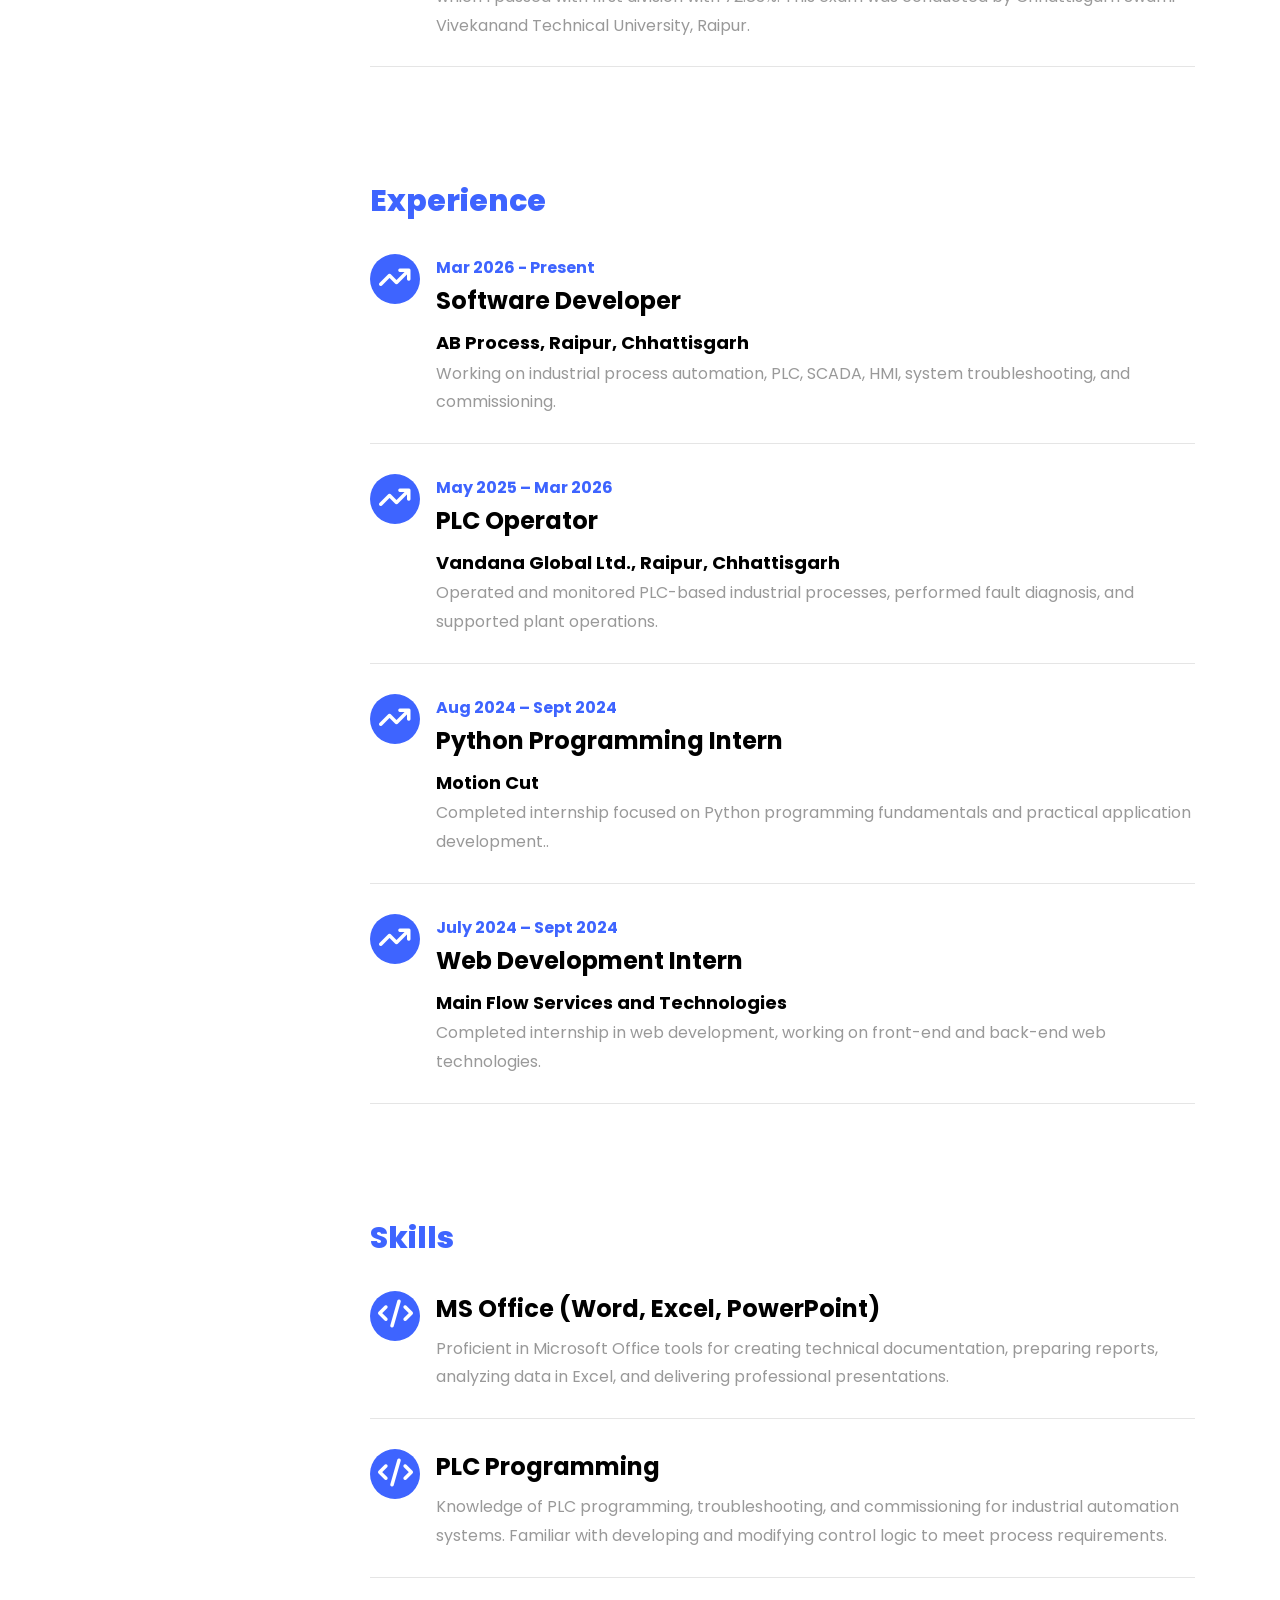
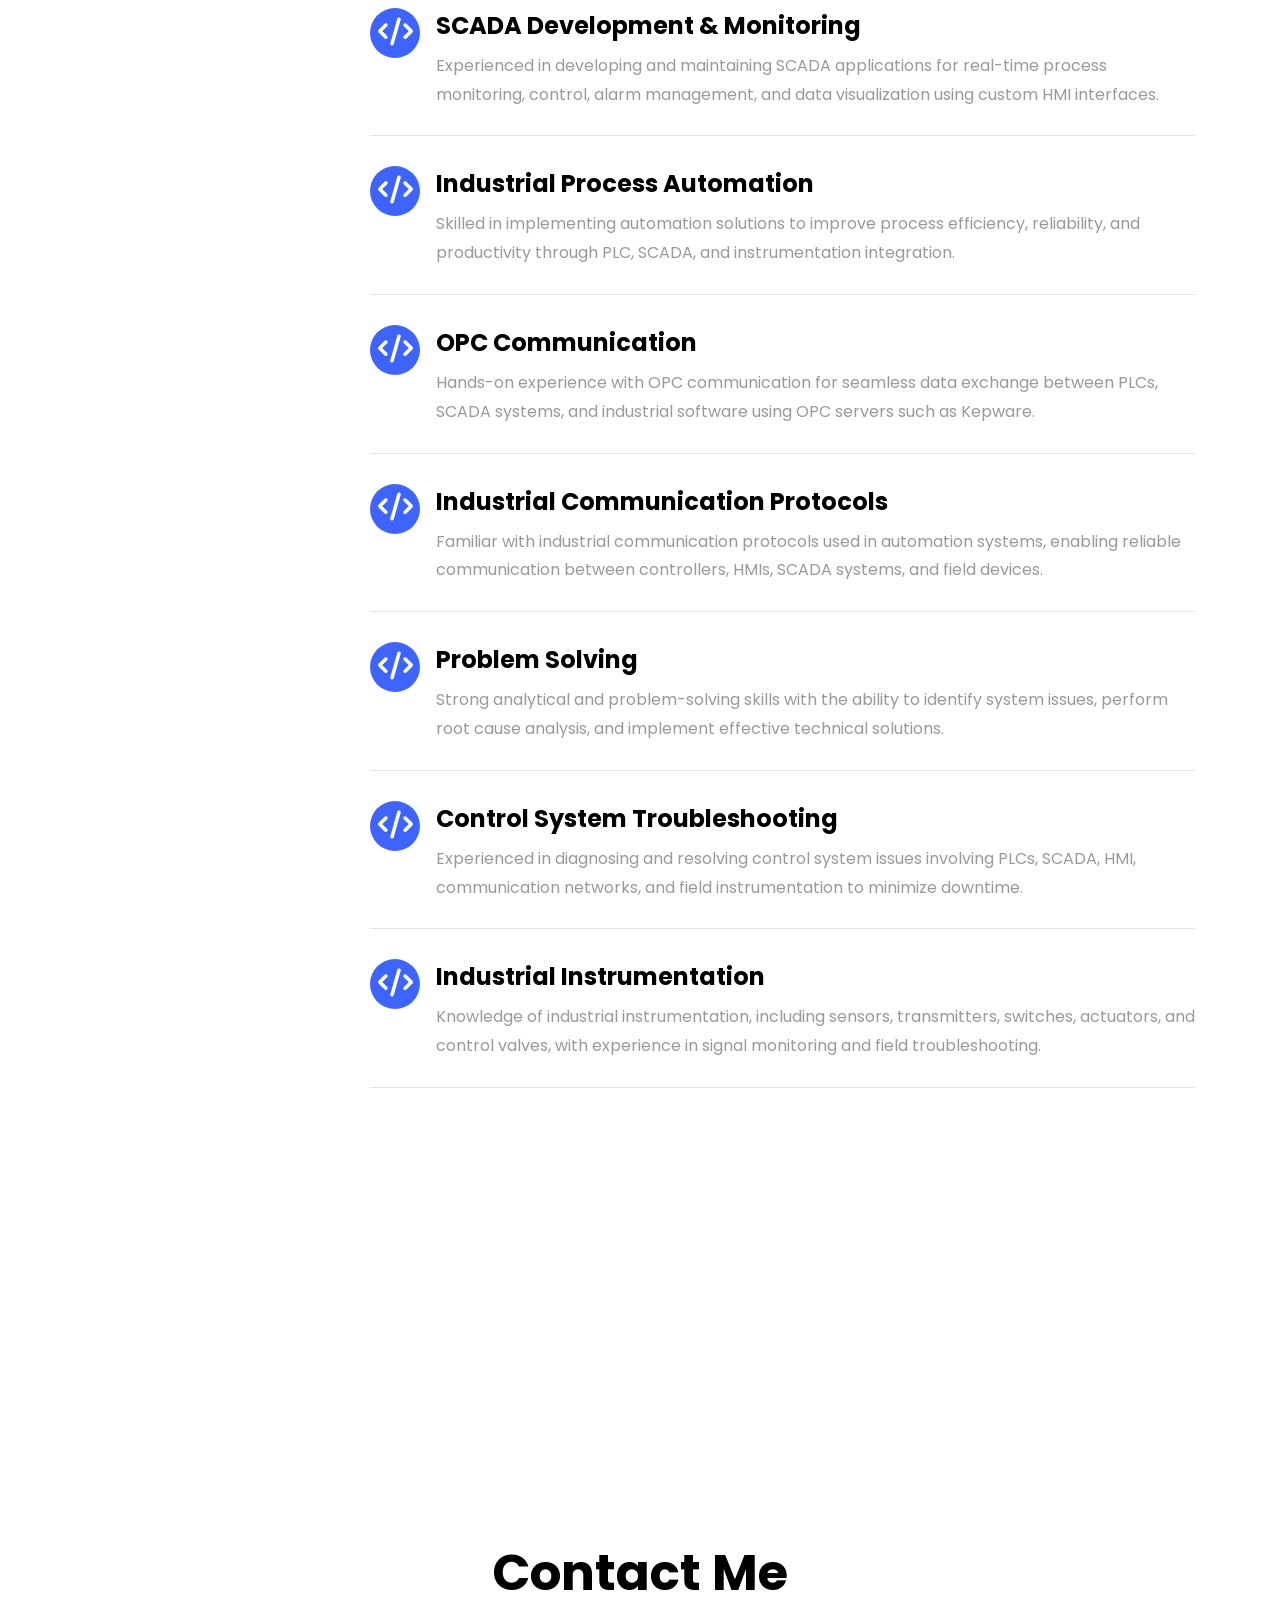
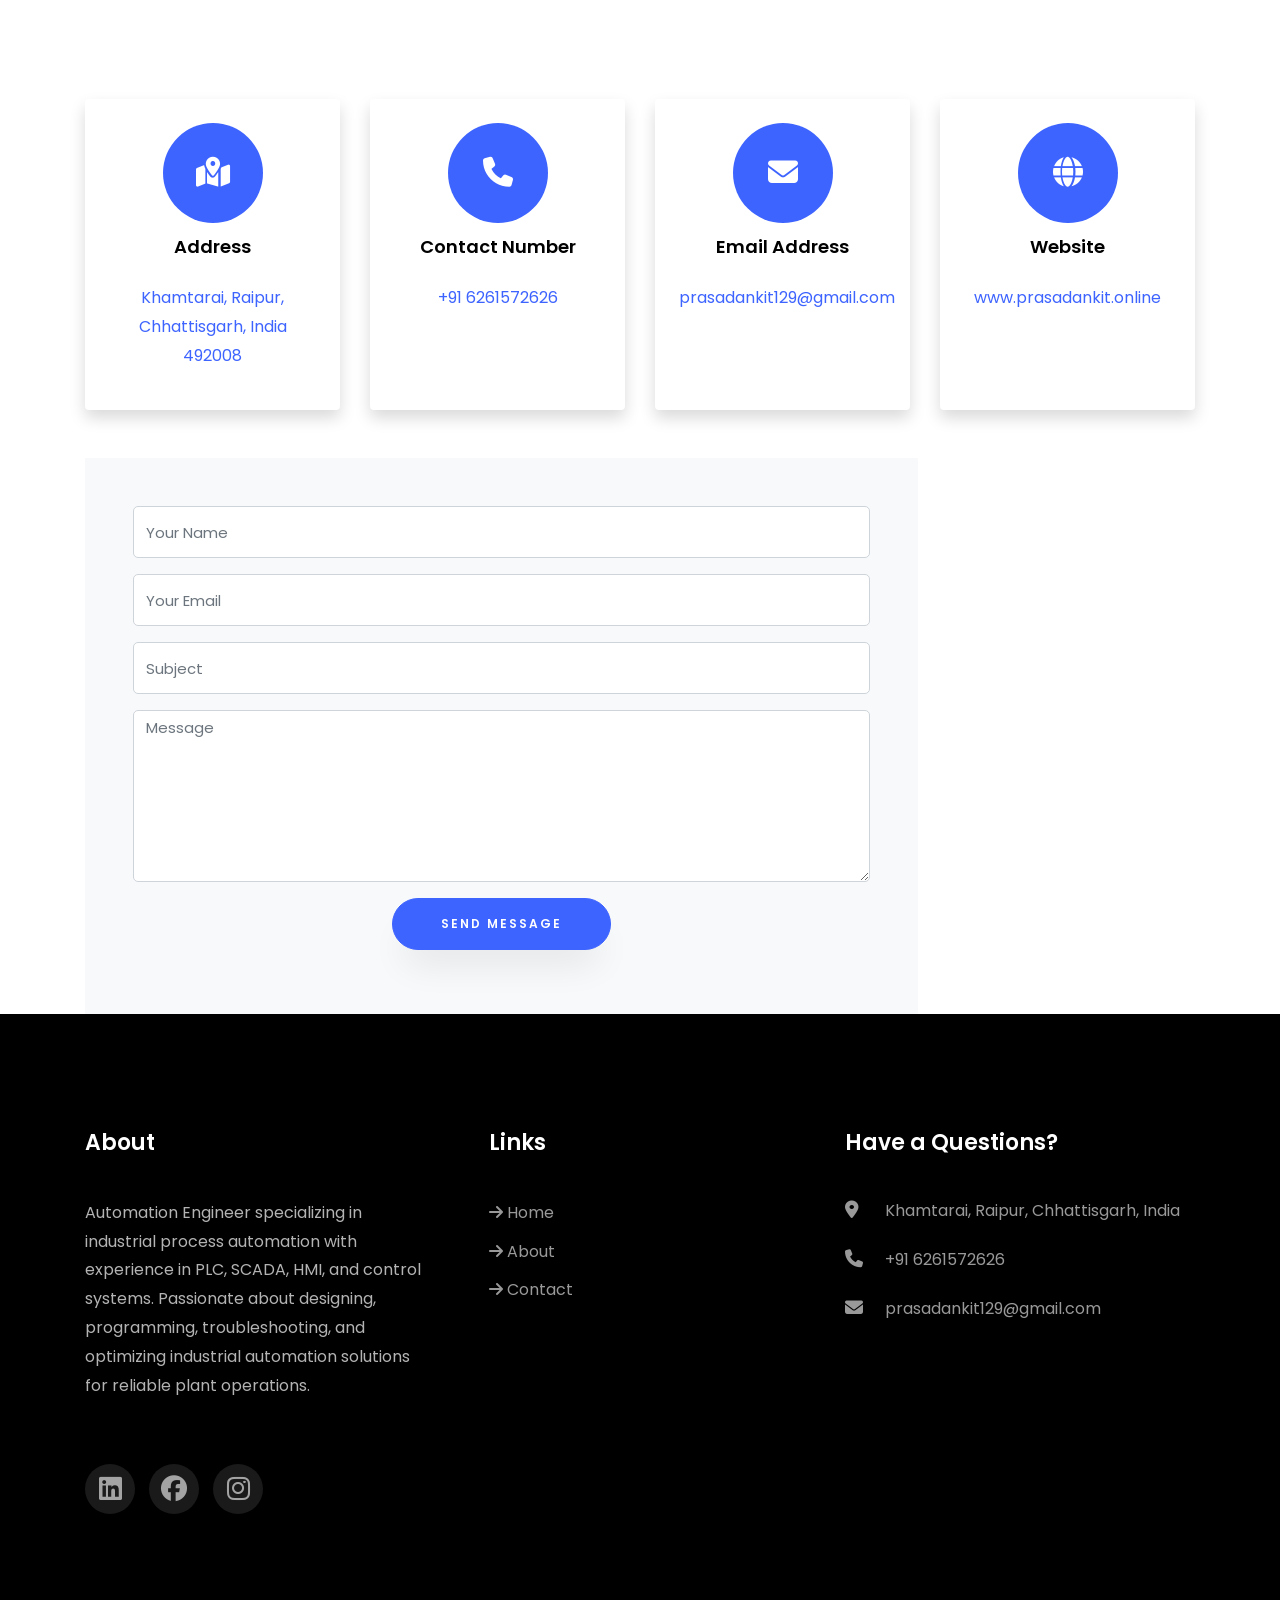
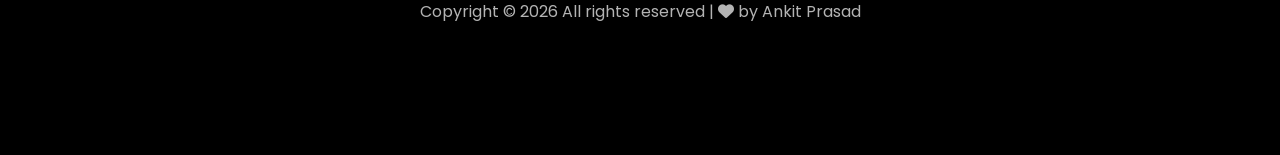
==== commit 1ac04b3e: "Update" ====
--- a/index.html
+++ b/index.html
@@ -43,8 +43,8 @@
                         <span class="subheading">Hey! I am</span>
                         <h1>Ankit Prasad</h1>
                         <h2>I'm a 
-                            <span class="txt-rotate" data-period="2000" data-rotate="[ &quot;Automation Engineer.&quot;, &quot;Software Engineer.&quot;, &quot;Software Developer.&quot;, &quot;Web Developer.&quot; ]"></span>
-                            <!-- <span class="txt-rotate" data-period="2000" data-rotate="[ &quot;Web Designer.&quot;, &quot;Developer.&quot;, &quot;Photographer.&quot;, &quot;Marketer.&quot;, &quot;Blogger&quot; ]"></span> -->
+                            <span class="txt-rotate" data-period="1000" data-rotate="[ &quot;Automation Engineer.&quot;, &quot;Software Engineer.&quot;, &quot;Software Developer.&quot;, &quot;Web Developer.&quot; ]"></span>
+                            <!-- <span class="txt-rotate" data-period="1000" data-rotate="[ &quot;Web Designer.&quot;, &quot;Developer.&quot;, &quot;Photographer.&quot;, &quot;Marketer.&quot;, &quot;Blogger&quot; ]"></span> -->
                         </h2>
                     </div>
                 </div>
@@ -936,7 +936,7 @@
                 </div>
             </div>
             <div class="row no-gutters block-9">
-                <div class="col-md-6 order-md-last d-flex">
+                <div class="col-md-9 text-center order-md-last d-flex">
                     <form action="https://formsubmit.co/prasadankit129@gmail.com" method="POST" class="bg-light p-4 p-md-5 contact-form">
                         <input type="hidden" name="_subject" value="New message from prasadankit.online">
                         <input type="hidden" name="_template" value="table">
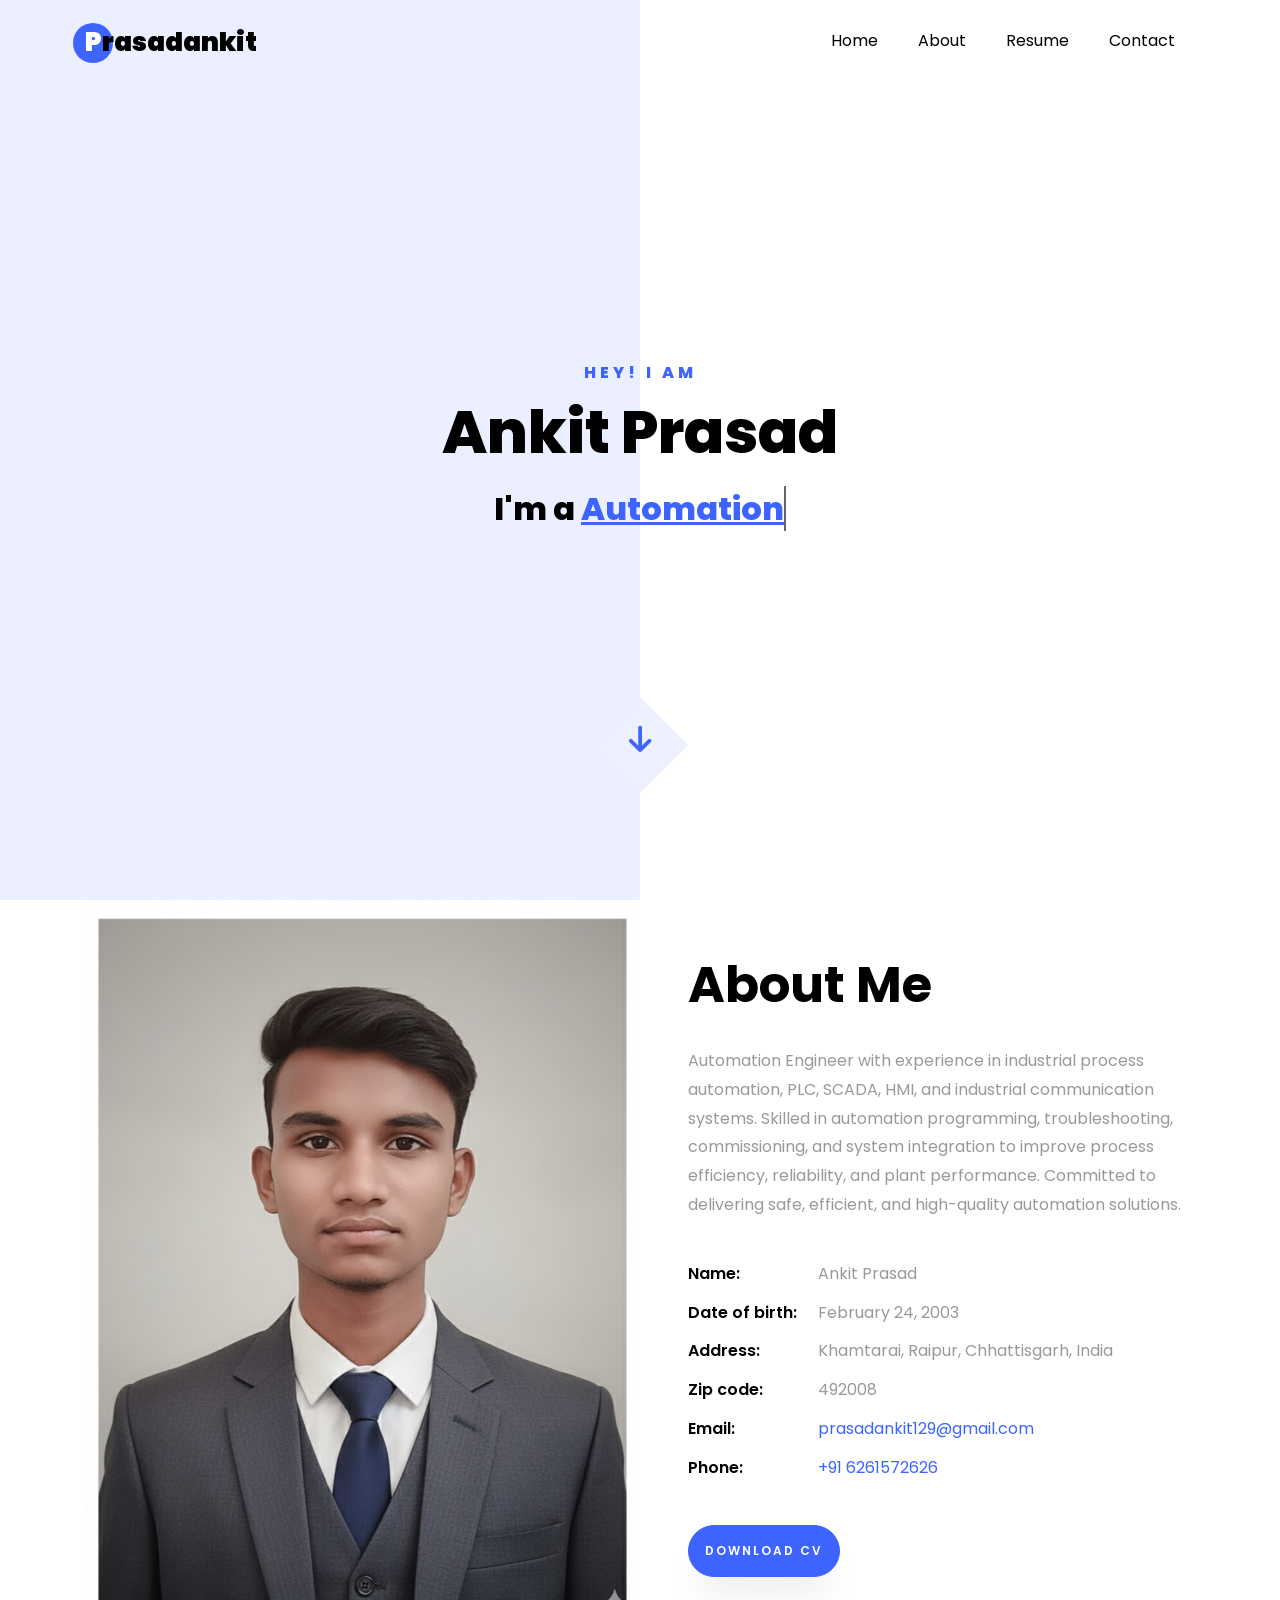
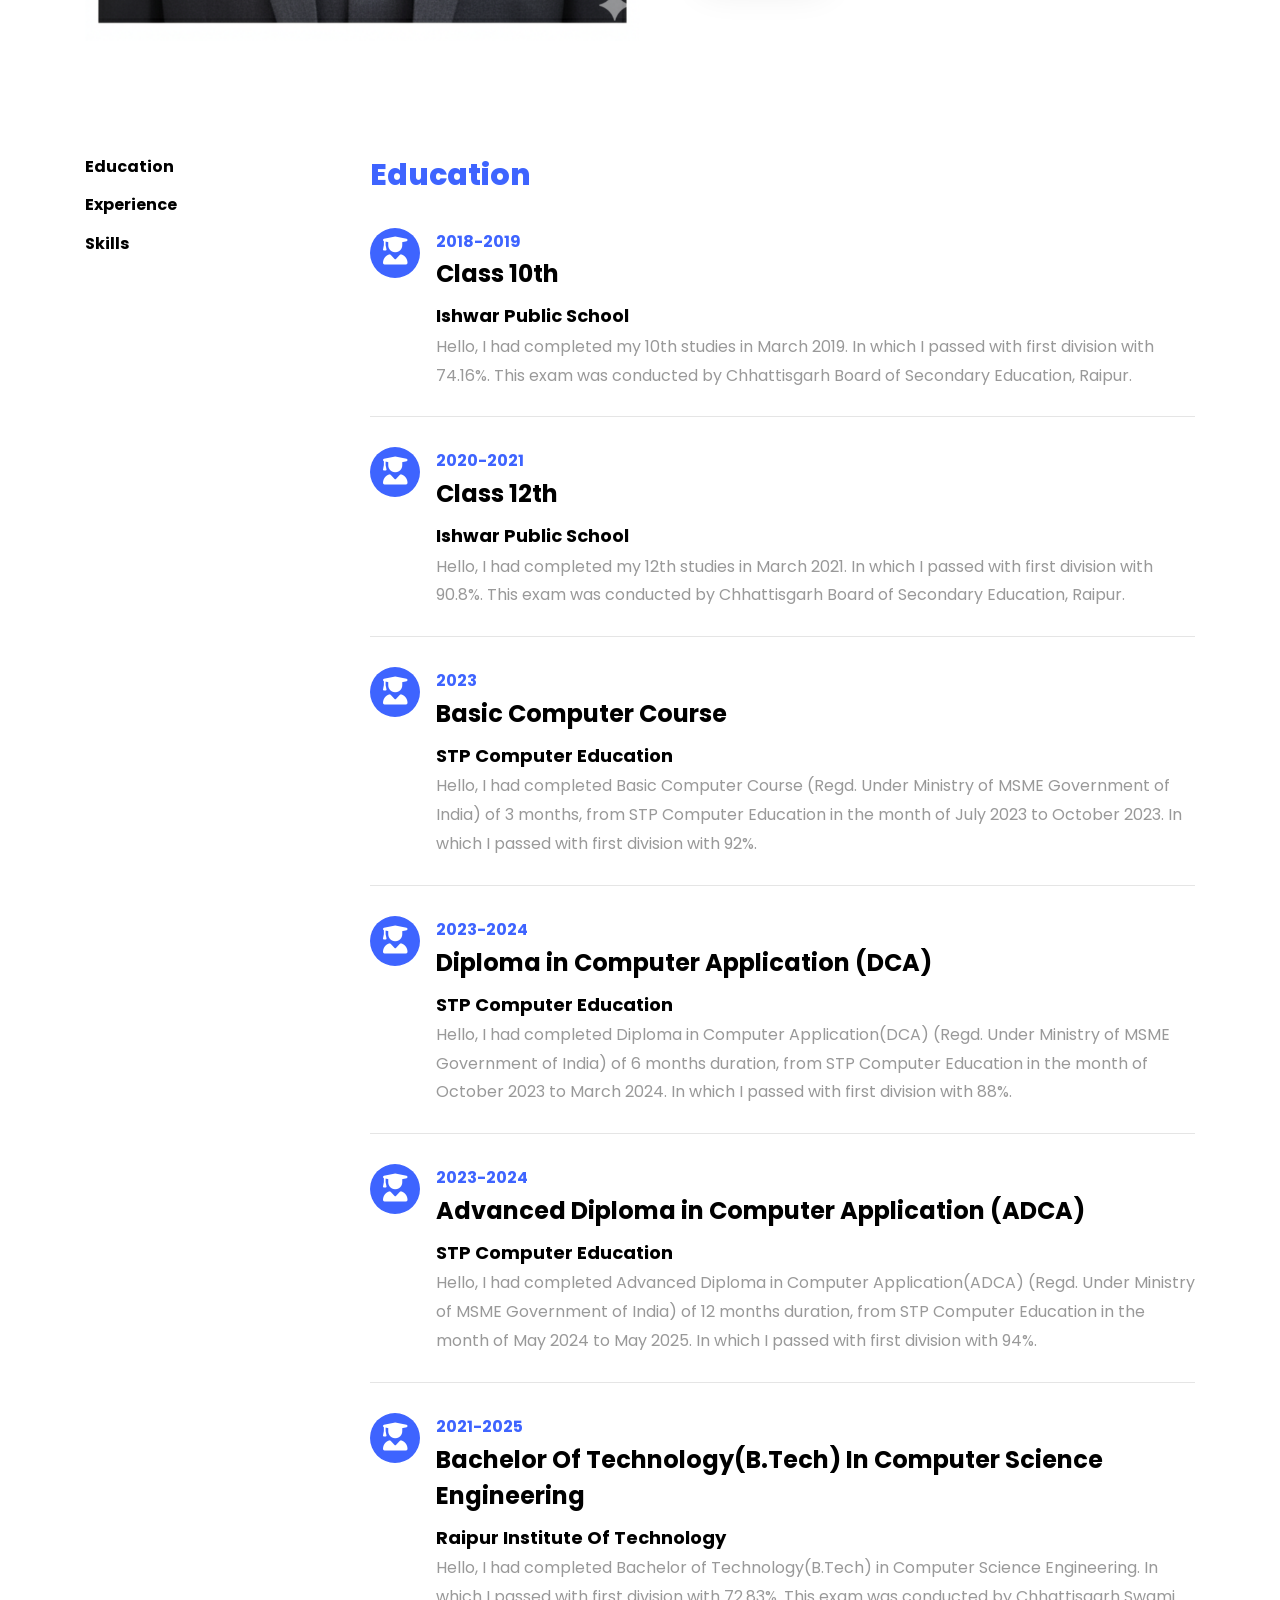
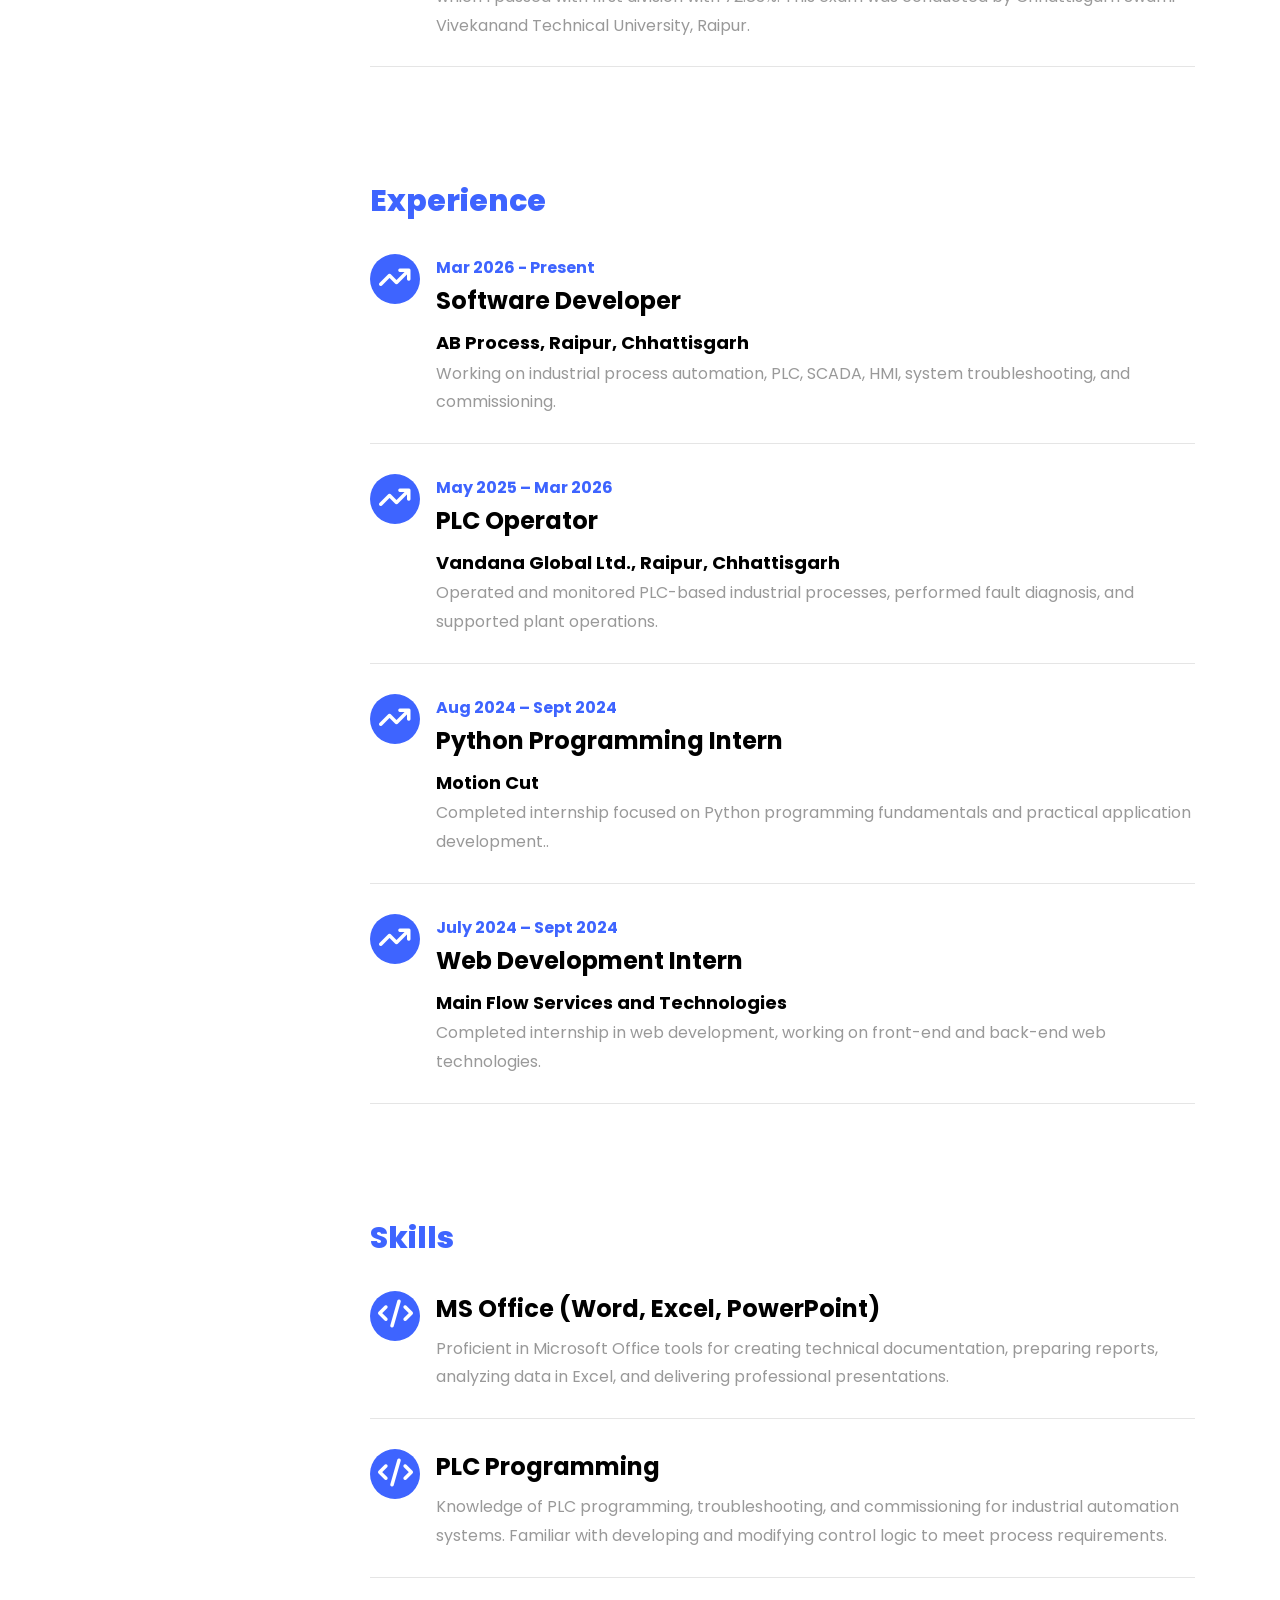
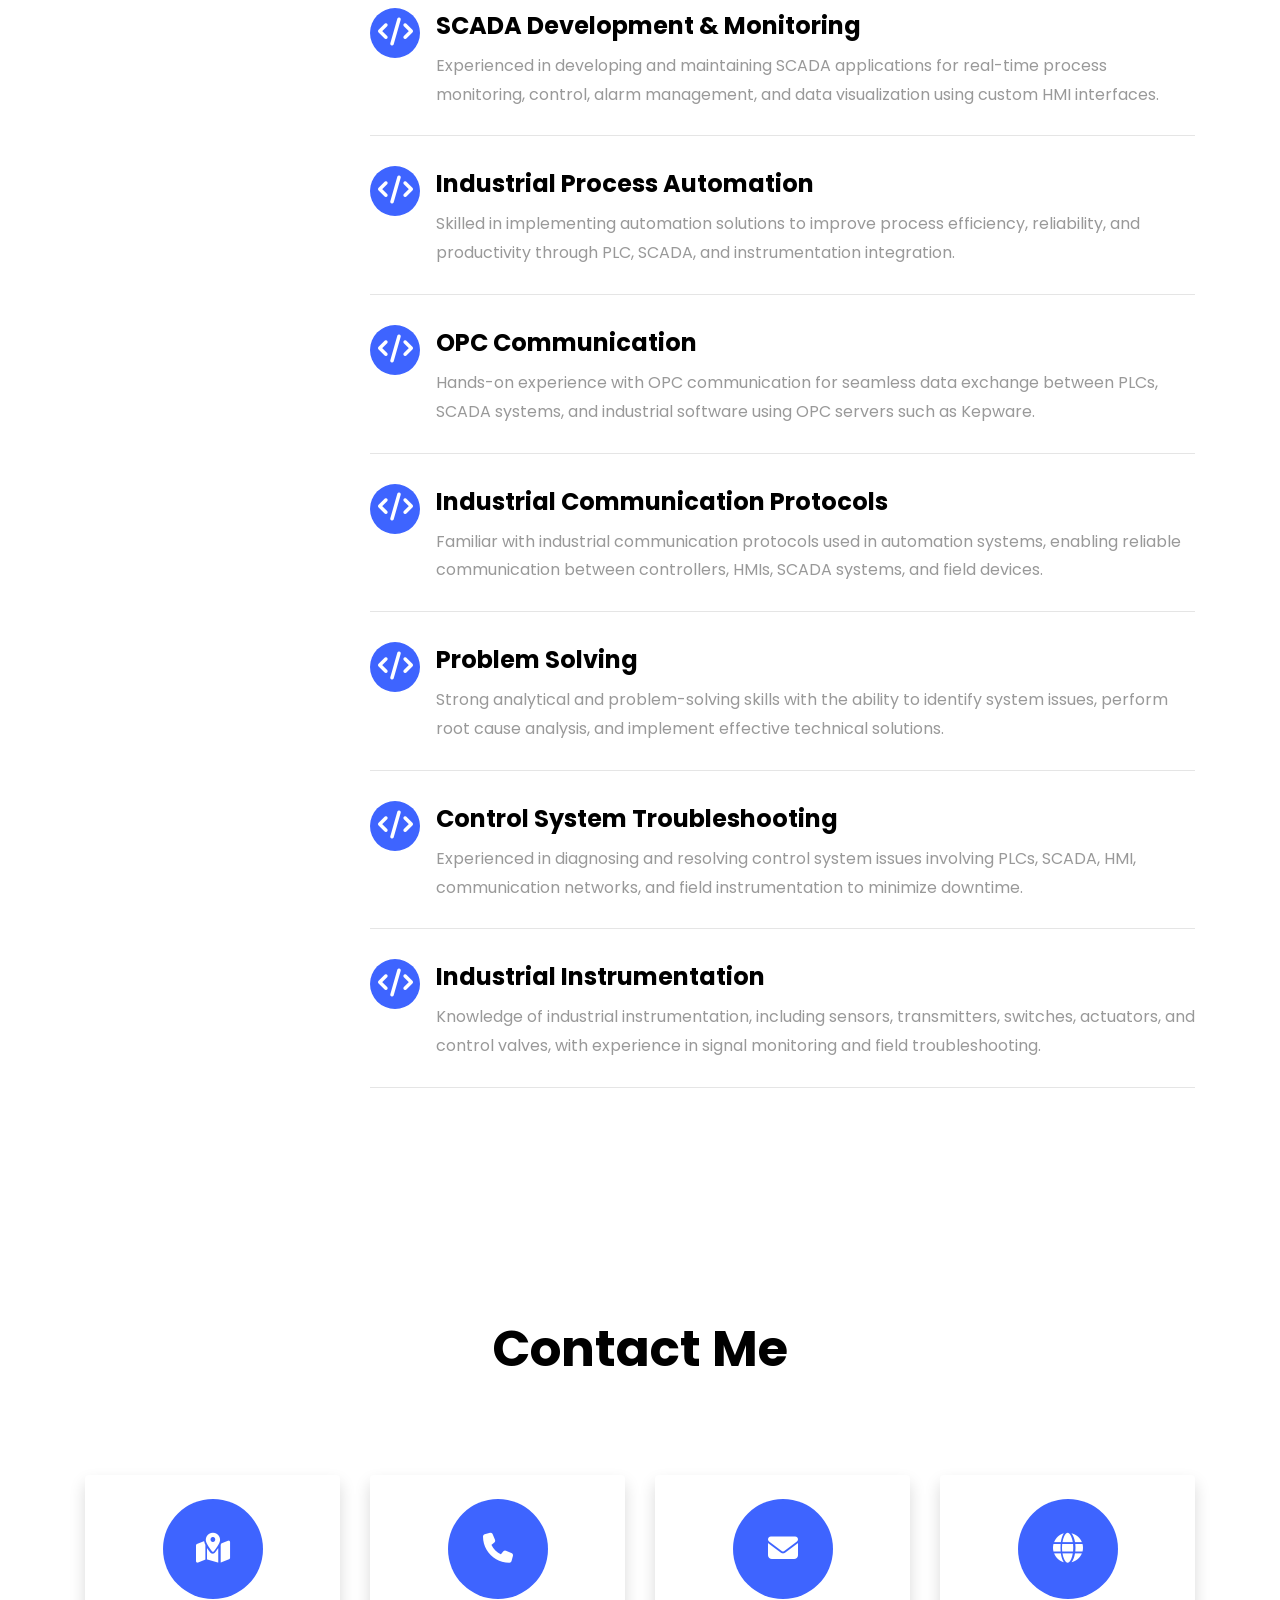
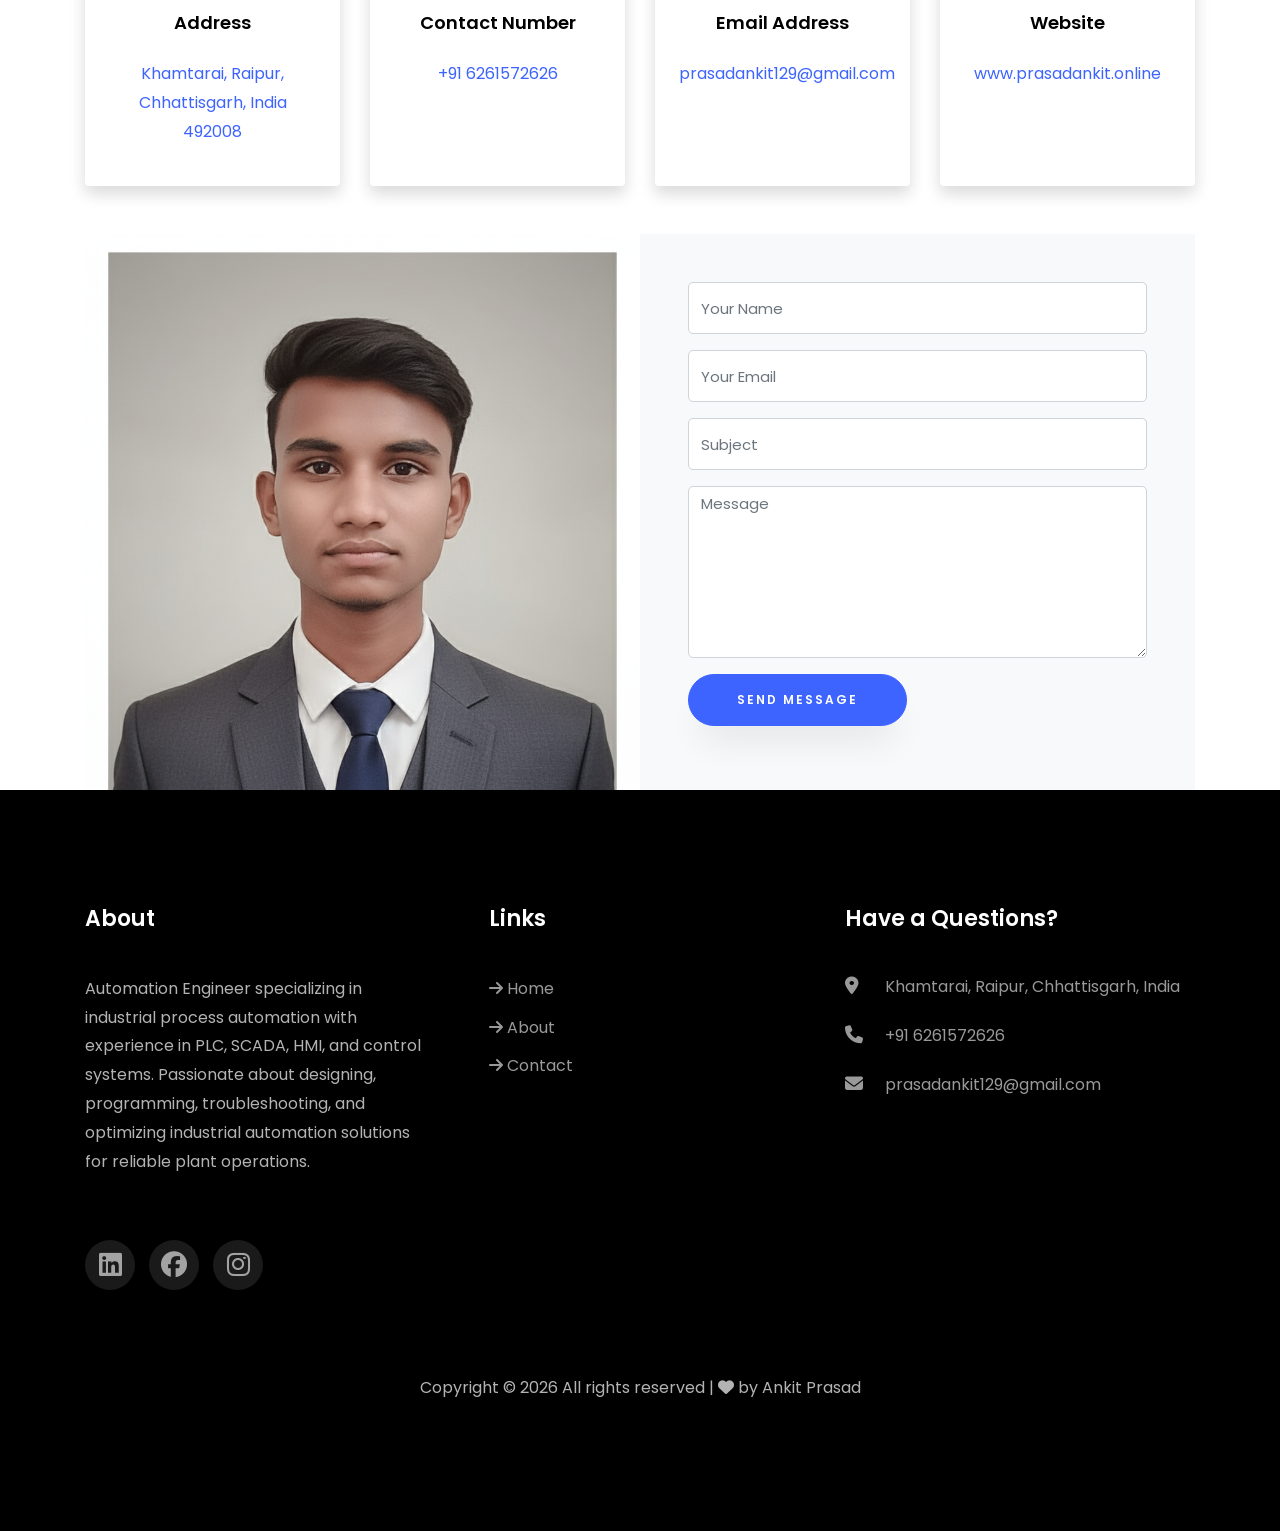
==== commit f5ab277d: "Update" ====
--- a/index.html
+++ b/index.html
@@ -866,8 +866,8 @@
             </div>
         </div>
     </section> -->
-    <section class="ftco-section" id="blog-section">
-    </section>
+    <!-- <section class="ftco-section" id="blog-section">
+    </section> -->
     <!-- <section class="ftco-section ftco-hireme img" style="background-image: url(images/bg_1.jpg)">
         <div class="overlay"></div>
         <div class="container">
@@ -936,7 +936,7 @@
                 </div>
             </div>
             <div class="row no-gutters block-9">
-                <div class="col-md-9 text-center order-md-last d-flex">
+                <div class="col-md-6 order-md-last d-flex">
                     <form action="https://formsubmit.co/prasadankit129@gmail.com" method="POST" class="bg-light p-4 p-md-5 contact-form">
                         <input type="hidden" name="_subject" value="New message from prasadankit.online">
                         <input type="hidden" name="_template" value="table">
@@ -958,9 +958,9 @@
                         </div>
                     </form>
                 </div>
-                <!-- <div class="col-md-6 d-flex">
+                <div class="col-md-6 d-flex">
                     <div class="img" style="background-image: url(images/image1.jpg);"></div>
-                </div> -->
+                </div>
             </div>
         </div>
     </section>
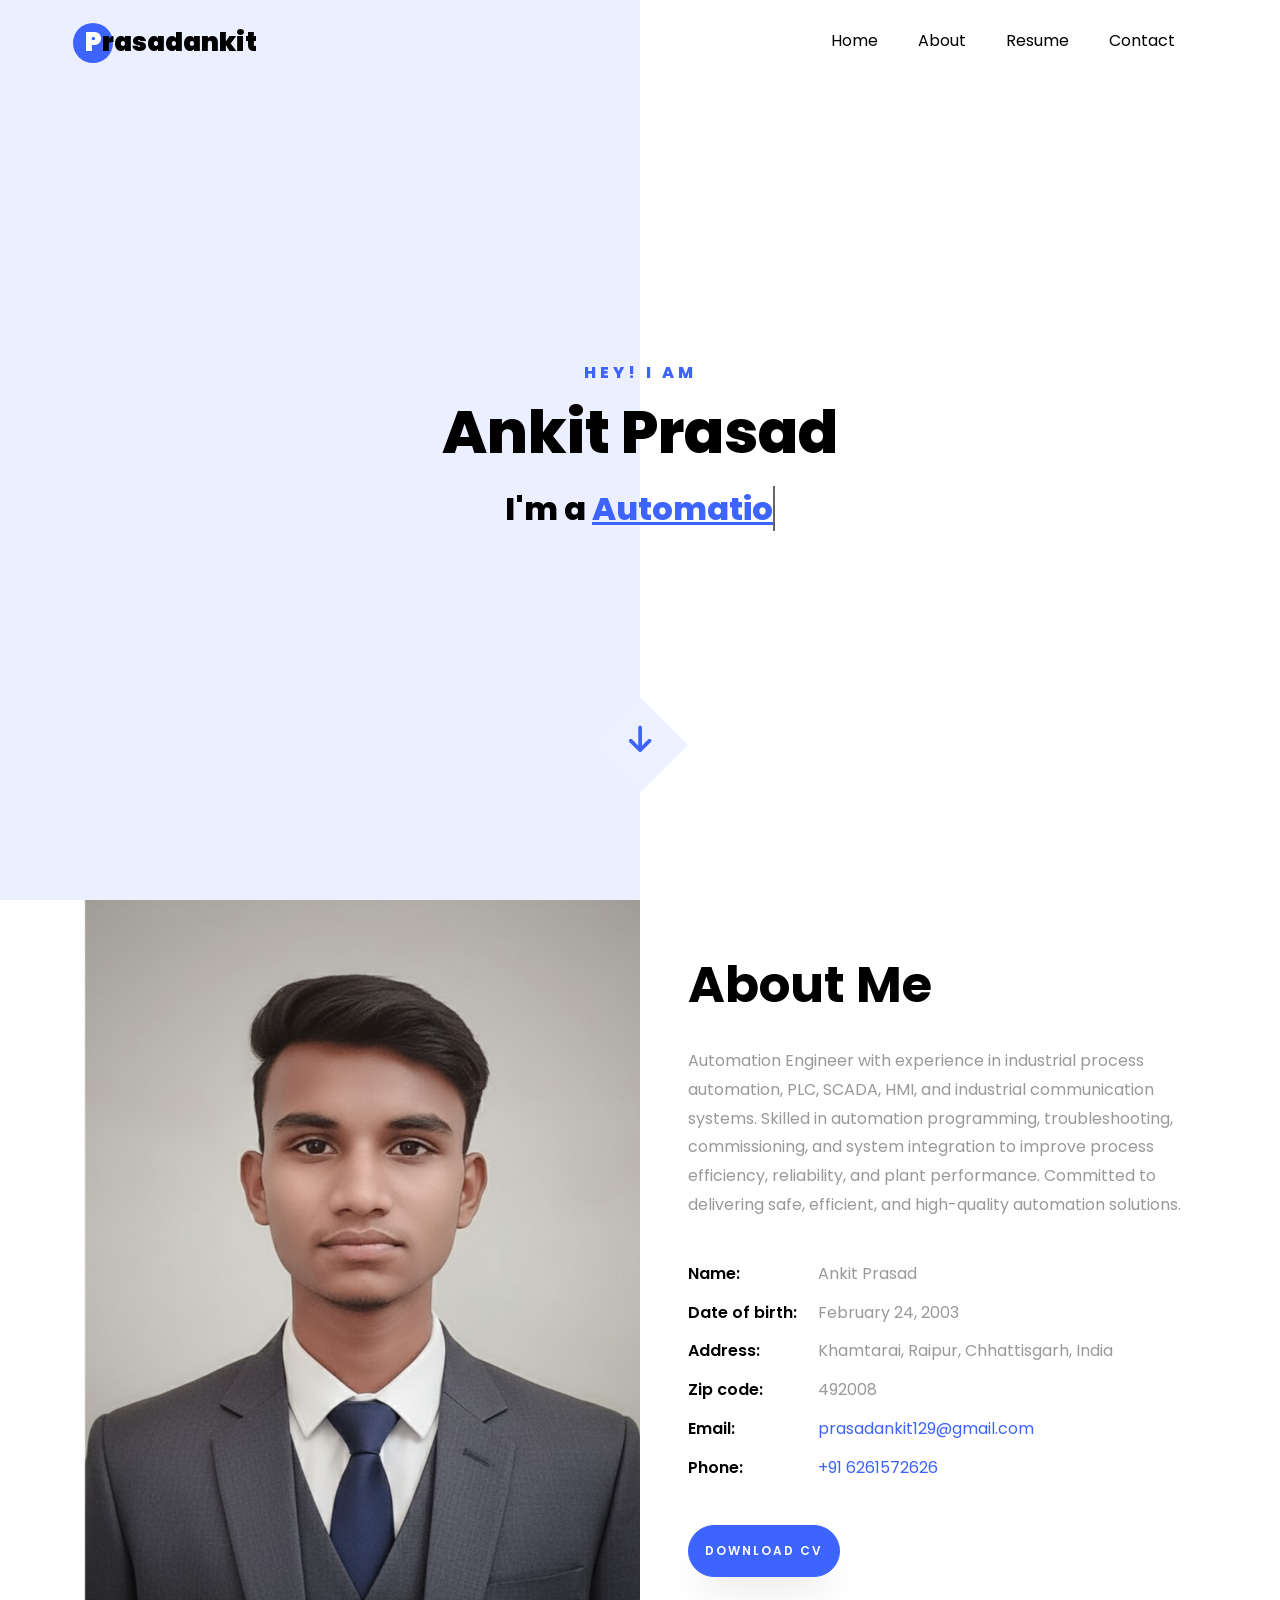
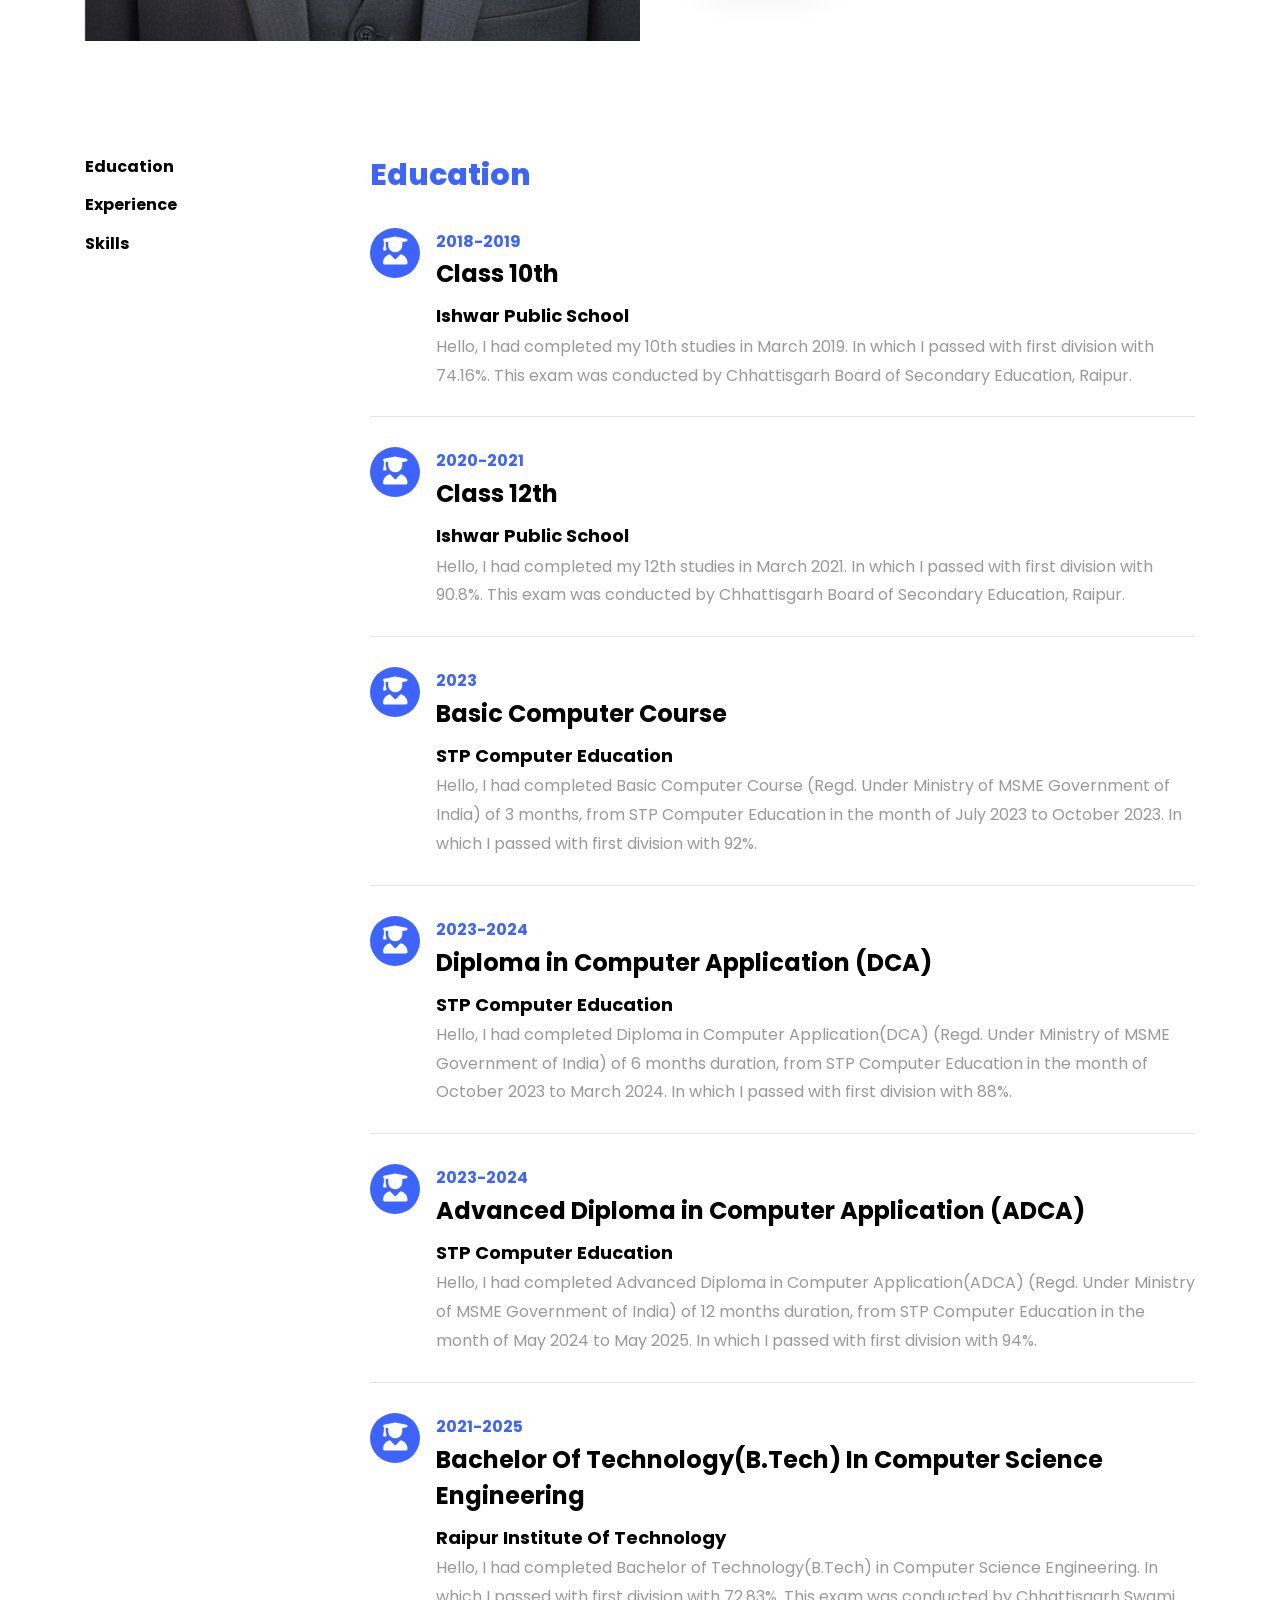
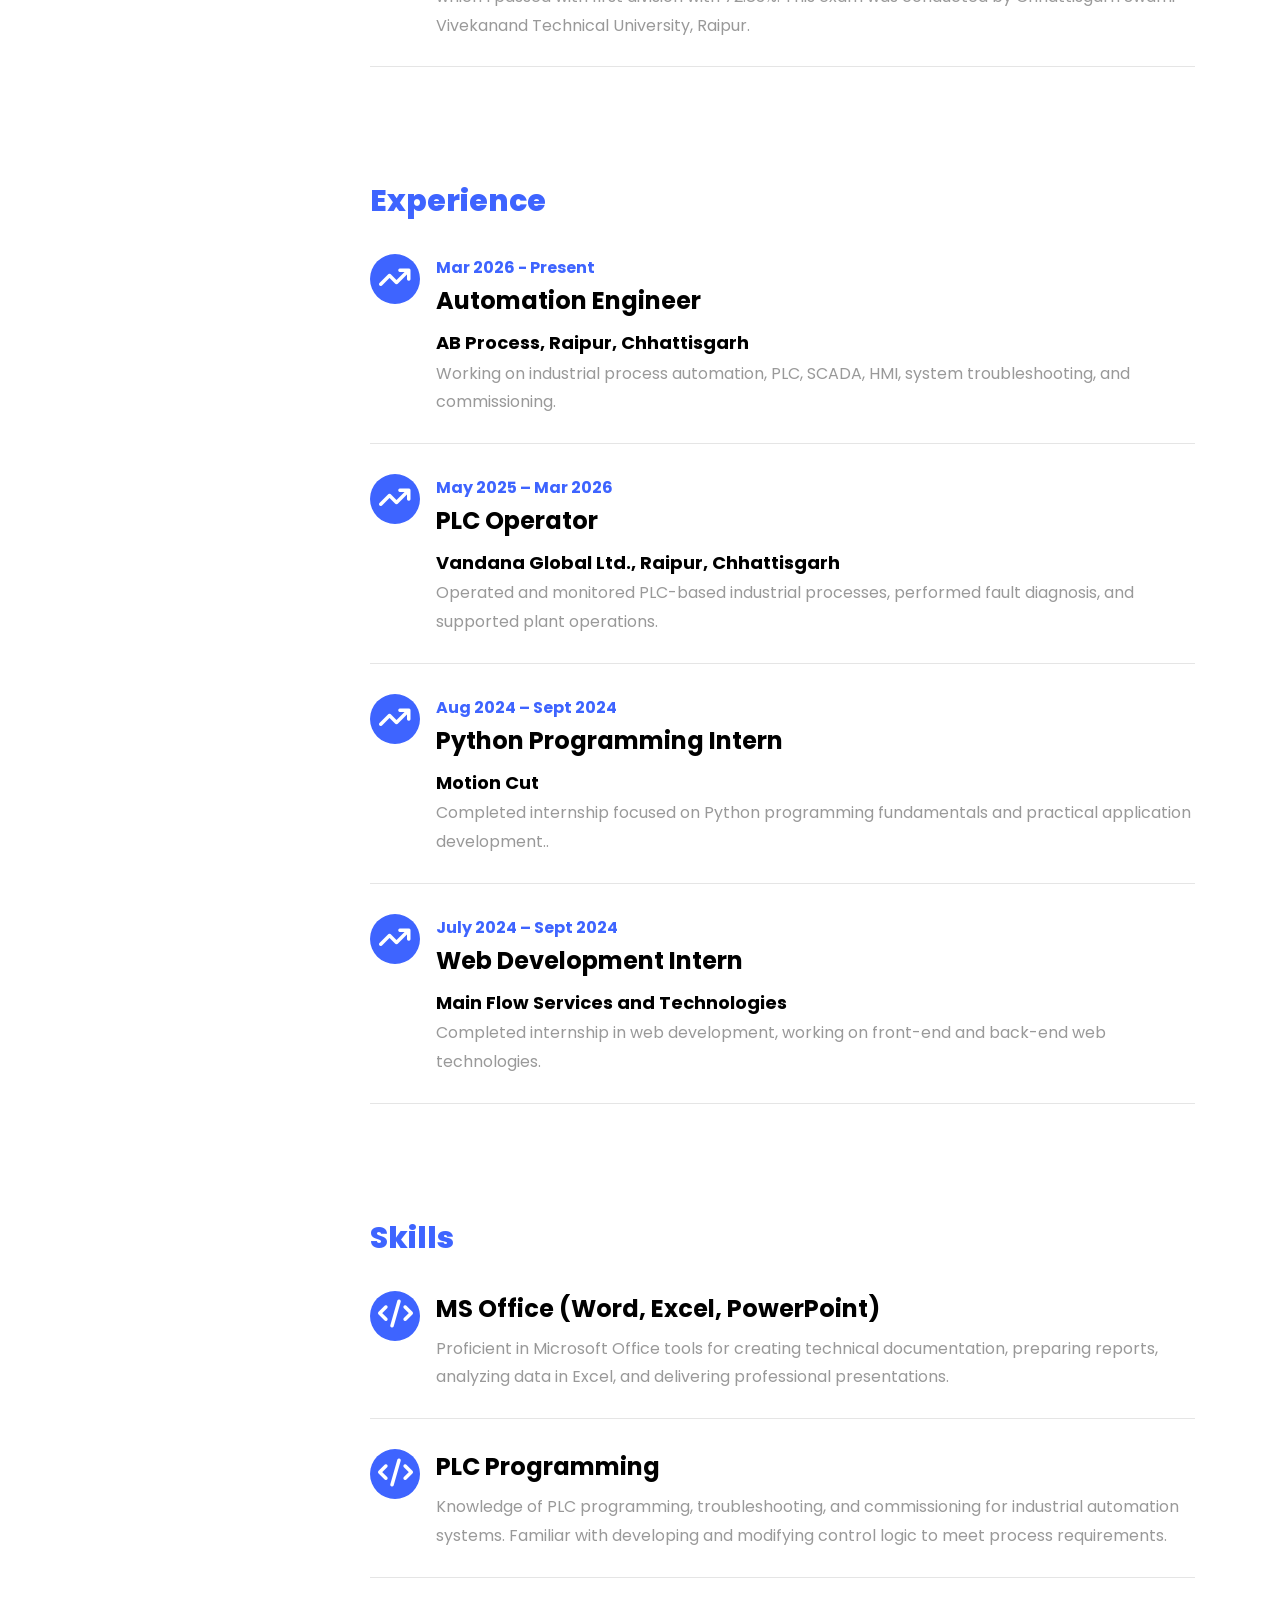
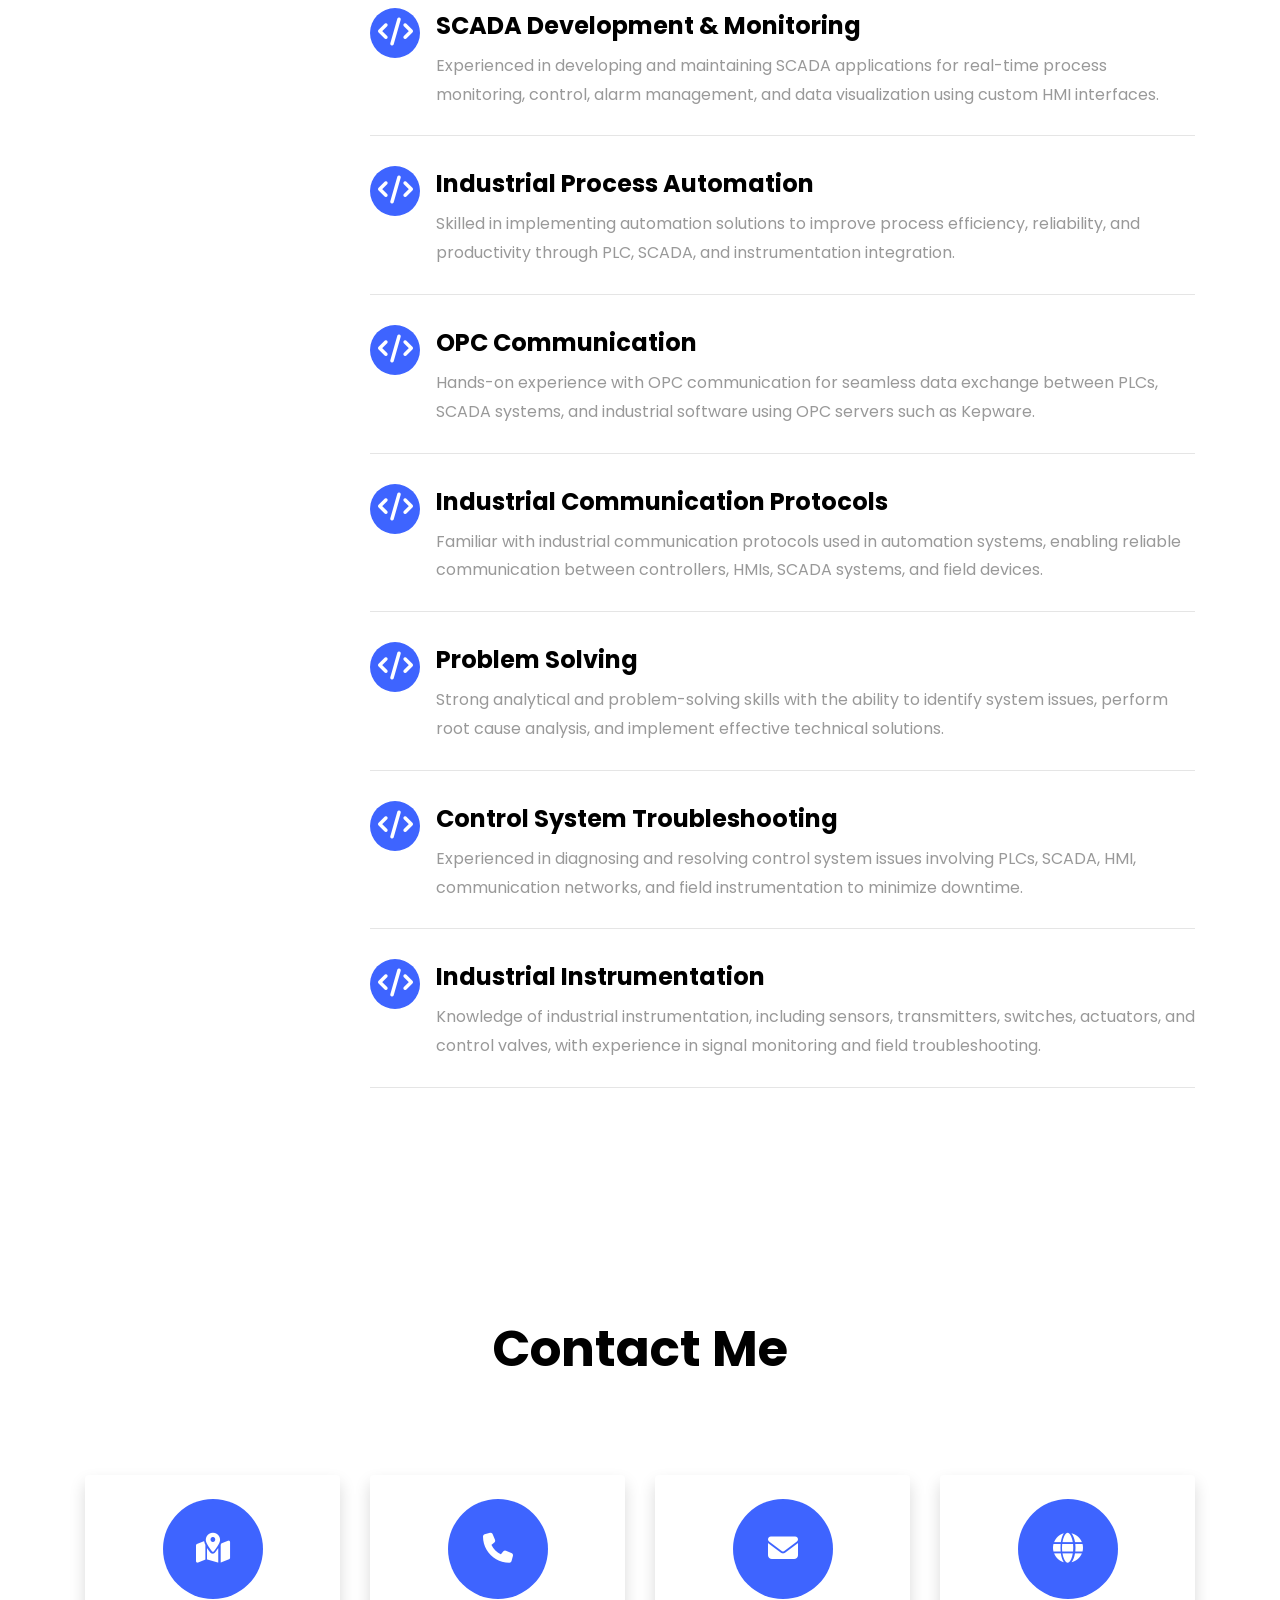
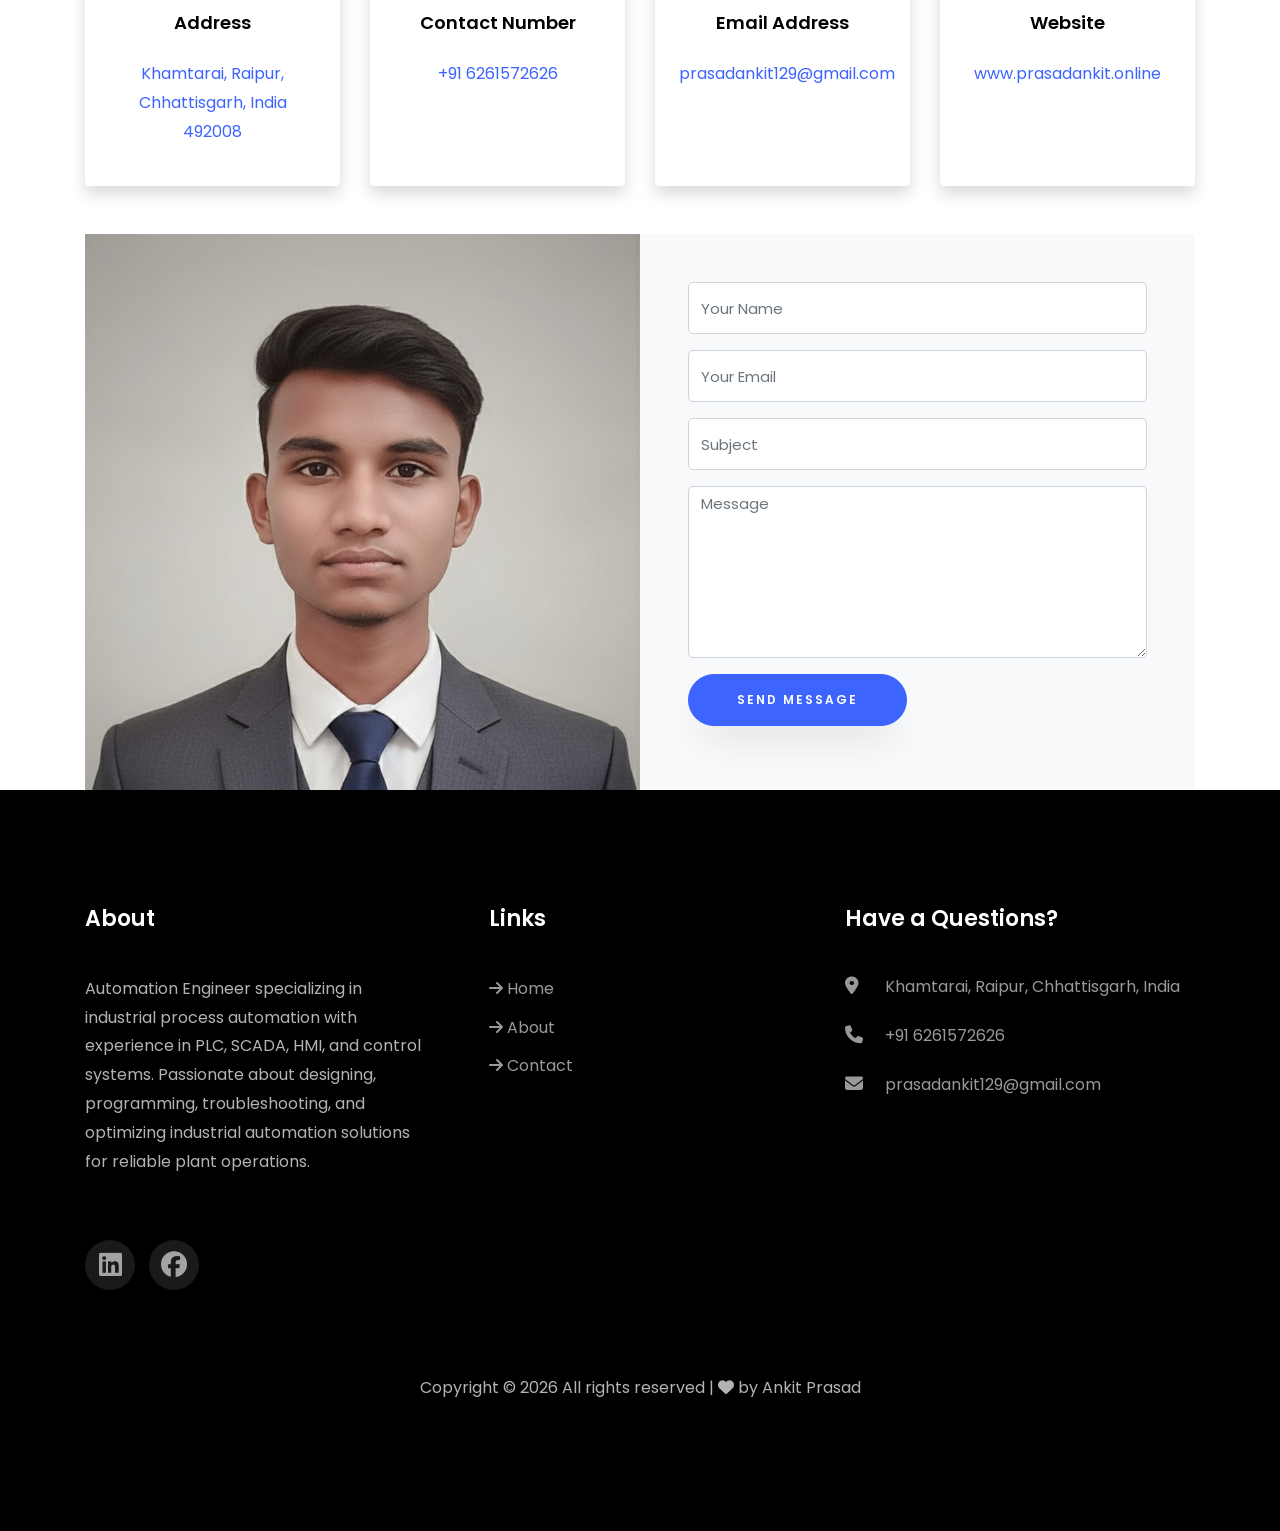
==== commit 0bd874f2: "Updated" ====
--- a/index.html
+++ b/index.html
@@ -43,8 +43,8 @@
                         <span class="subheading">Hey! I am</span>
                         <h1>Ankit Prasad</h1>
                         <h2>I'm a 
-                            <span class="txt-rotate" data-period="1000" data-rotate="[ &quot;Automation Engineer.&quot;, &quot;Software Engineer.&quot;, &quot;Software Developer.&quot;, &quot;Web Developer.&quot; ]"></span>
-                            <!-- <span class="txt-rotate" data-period="1000" data-rotate="[ &quot;Web Designer.&quot;, &quot;Developer.&quot;, &quot;Photographer.&quot;, &quot;Marketer.&quot;, &quot;Blogger&quot; ]"></span> -->
+                            <span class="txt-rotate" data-period="2000" data-rotate="[ &quot;Automation Engineer.&quot;, &quot;Software Engineer.&quot;, &quot;Software Developer.&quot;, &quot;Web Developer.&quot; ]"></span>
+                            <!-- <span class="txt-rotate" data-period="2000" data-rotate="[ &quot;Web Designer.&quot;, &quot;Developer.&quot;, &quot;Photographer.&quot;, &quot;Marketer.&quot;, &quot;Blogger&quot; ]"></span> -->
                         </h2>
                     </div>
                 </div>
@@ -187,7 +187,7 @@
                             </div>
                             <div class="text pl-3">
                                 <span class="date">Mar 2026 - Present</span>
-                                <h2>Software Developer</h2>
+                                <h2>Automation Engineer</h2>
                                 <span class="position">AB Process, Raipur, Chhattisgarh</span>
                                 <p>Working on industrial process automation, PLC, SCADA, HMI, system troubleshooting, and commissioning.</p>
                             </div>
